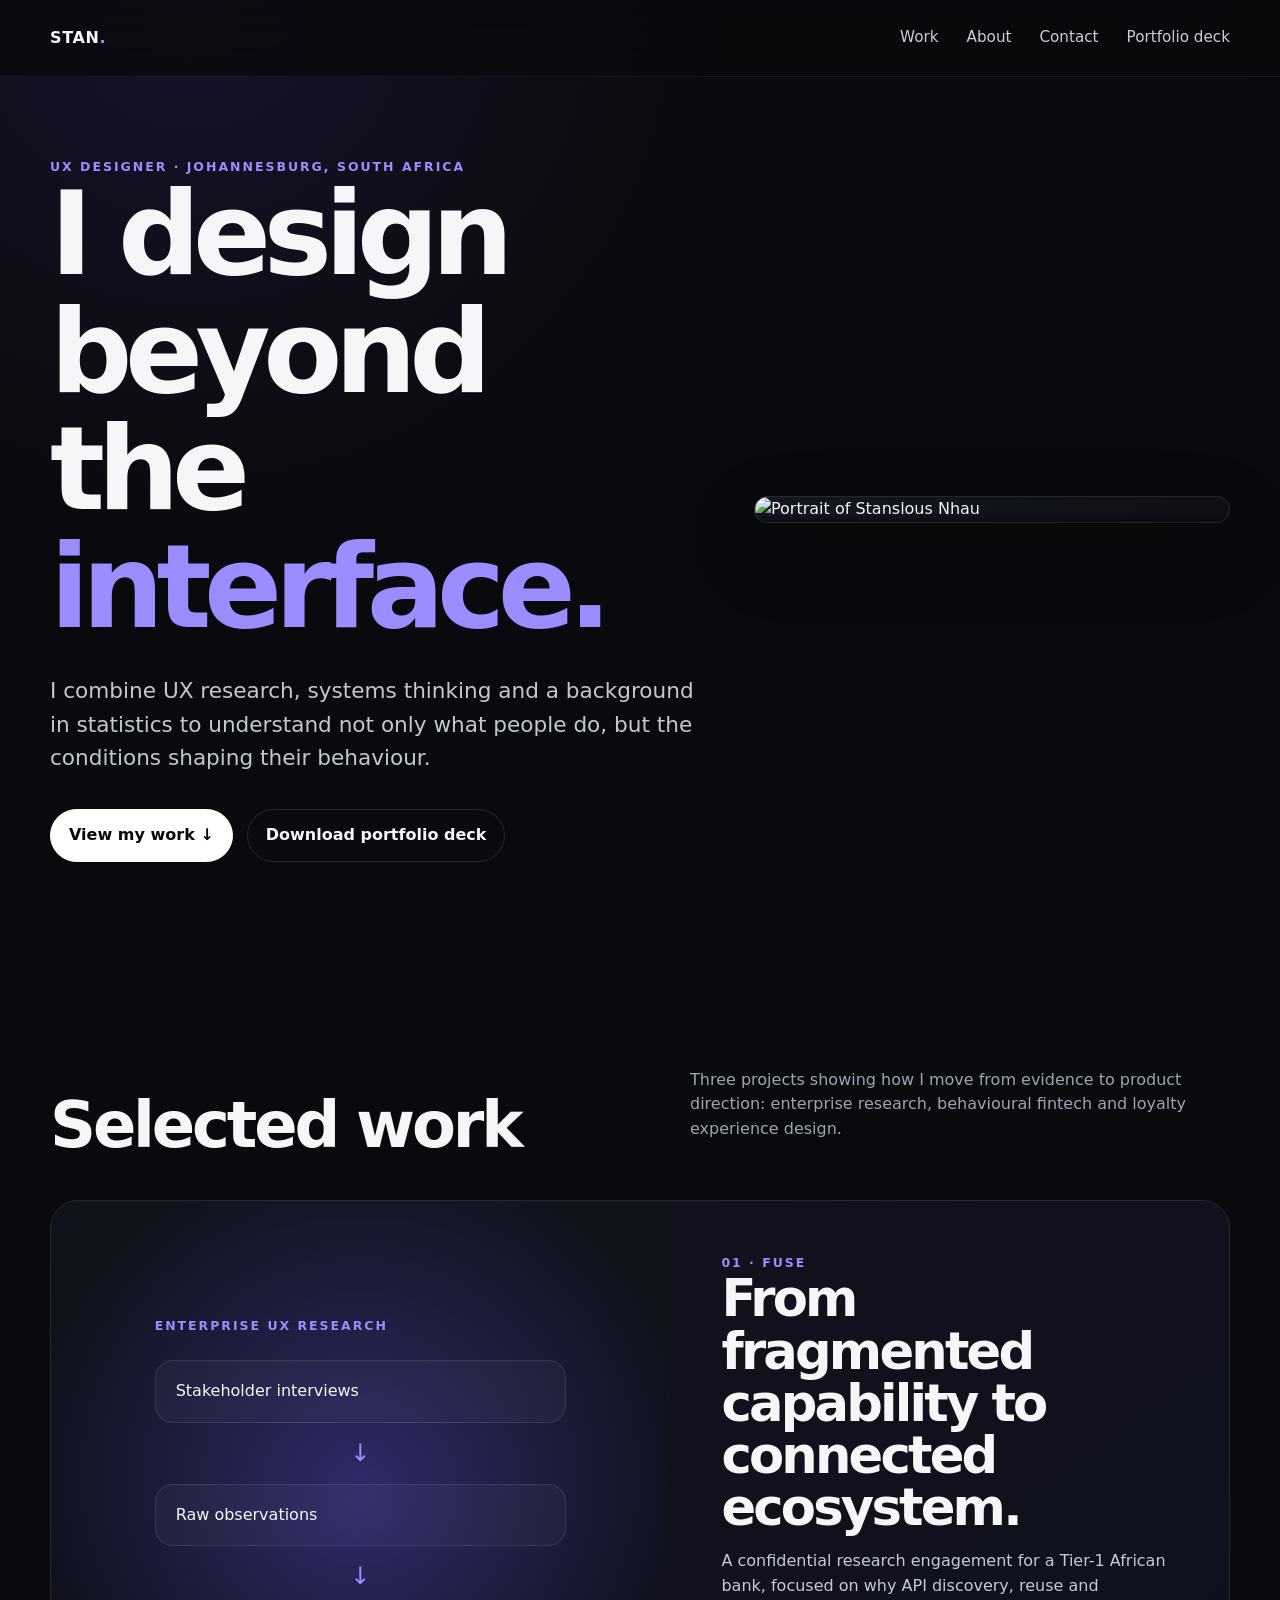
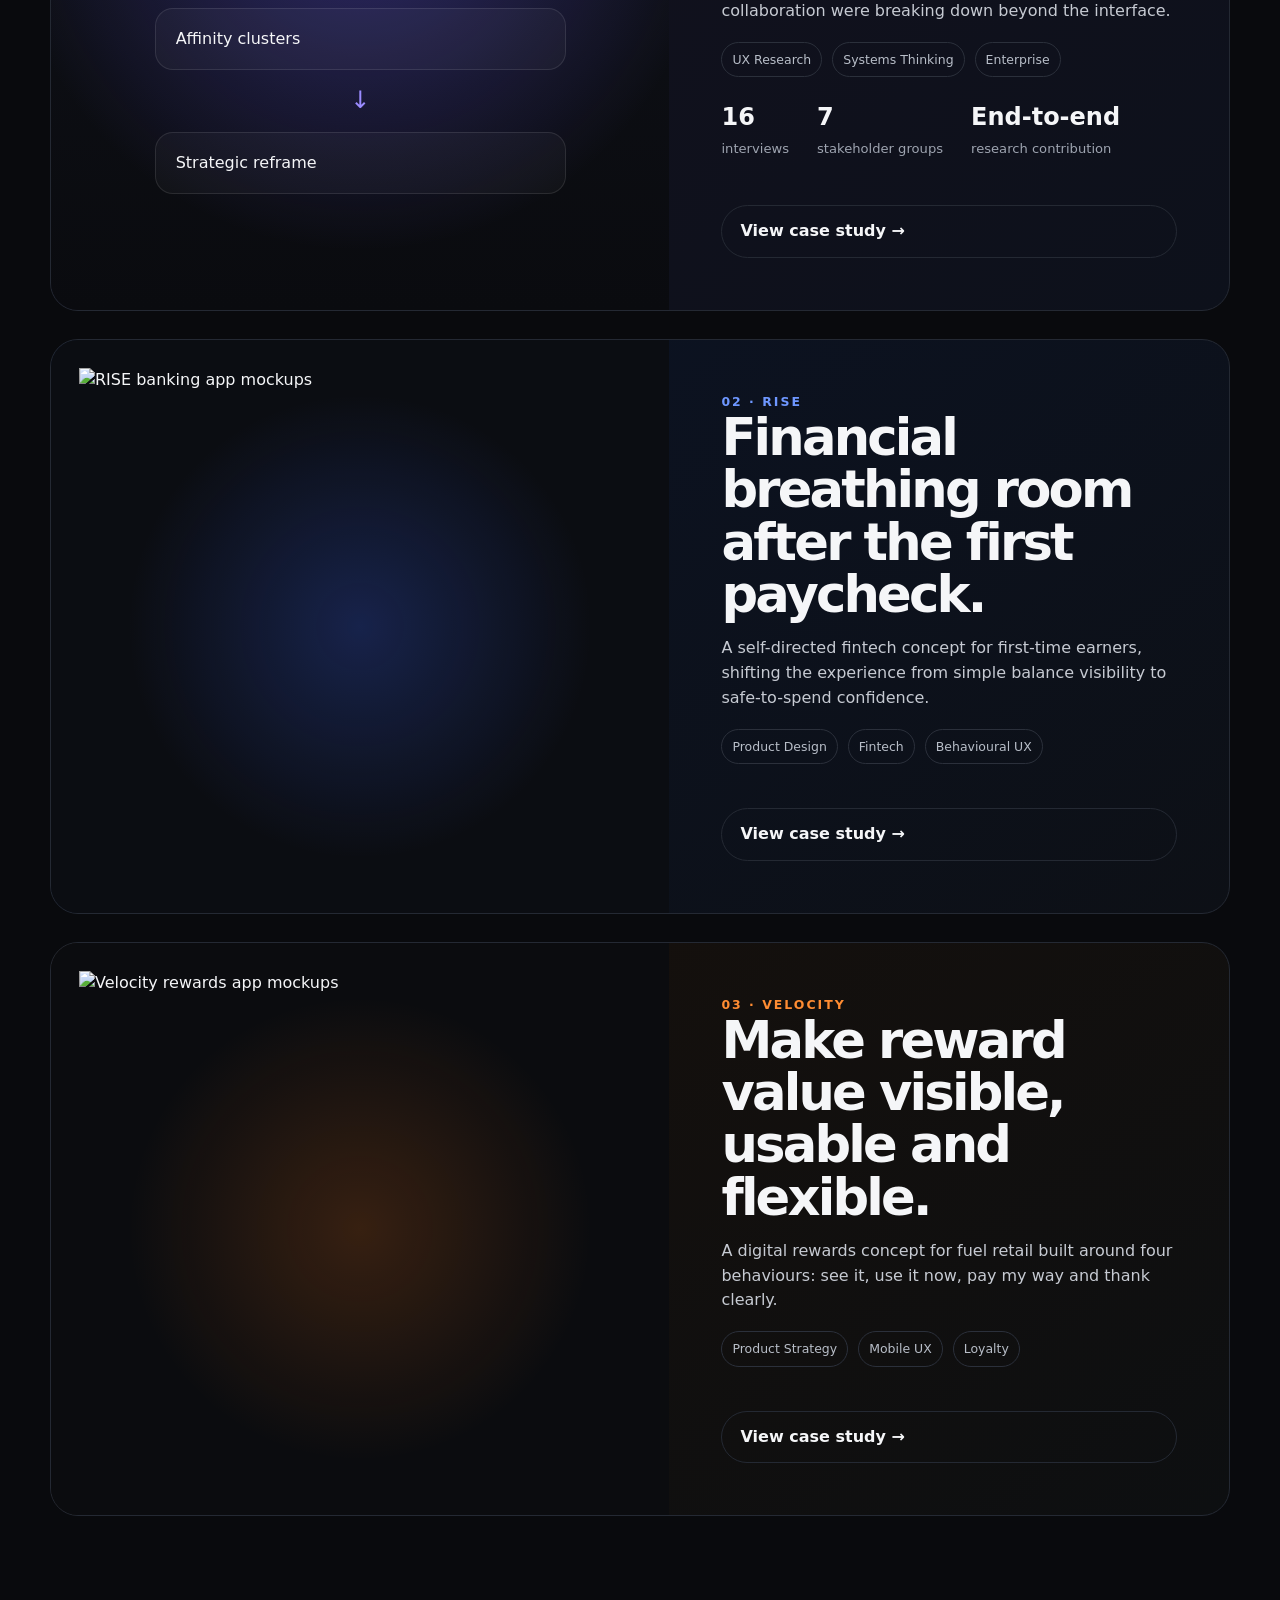
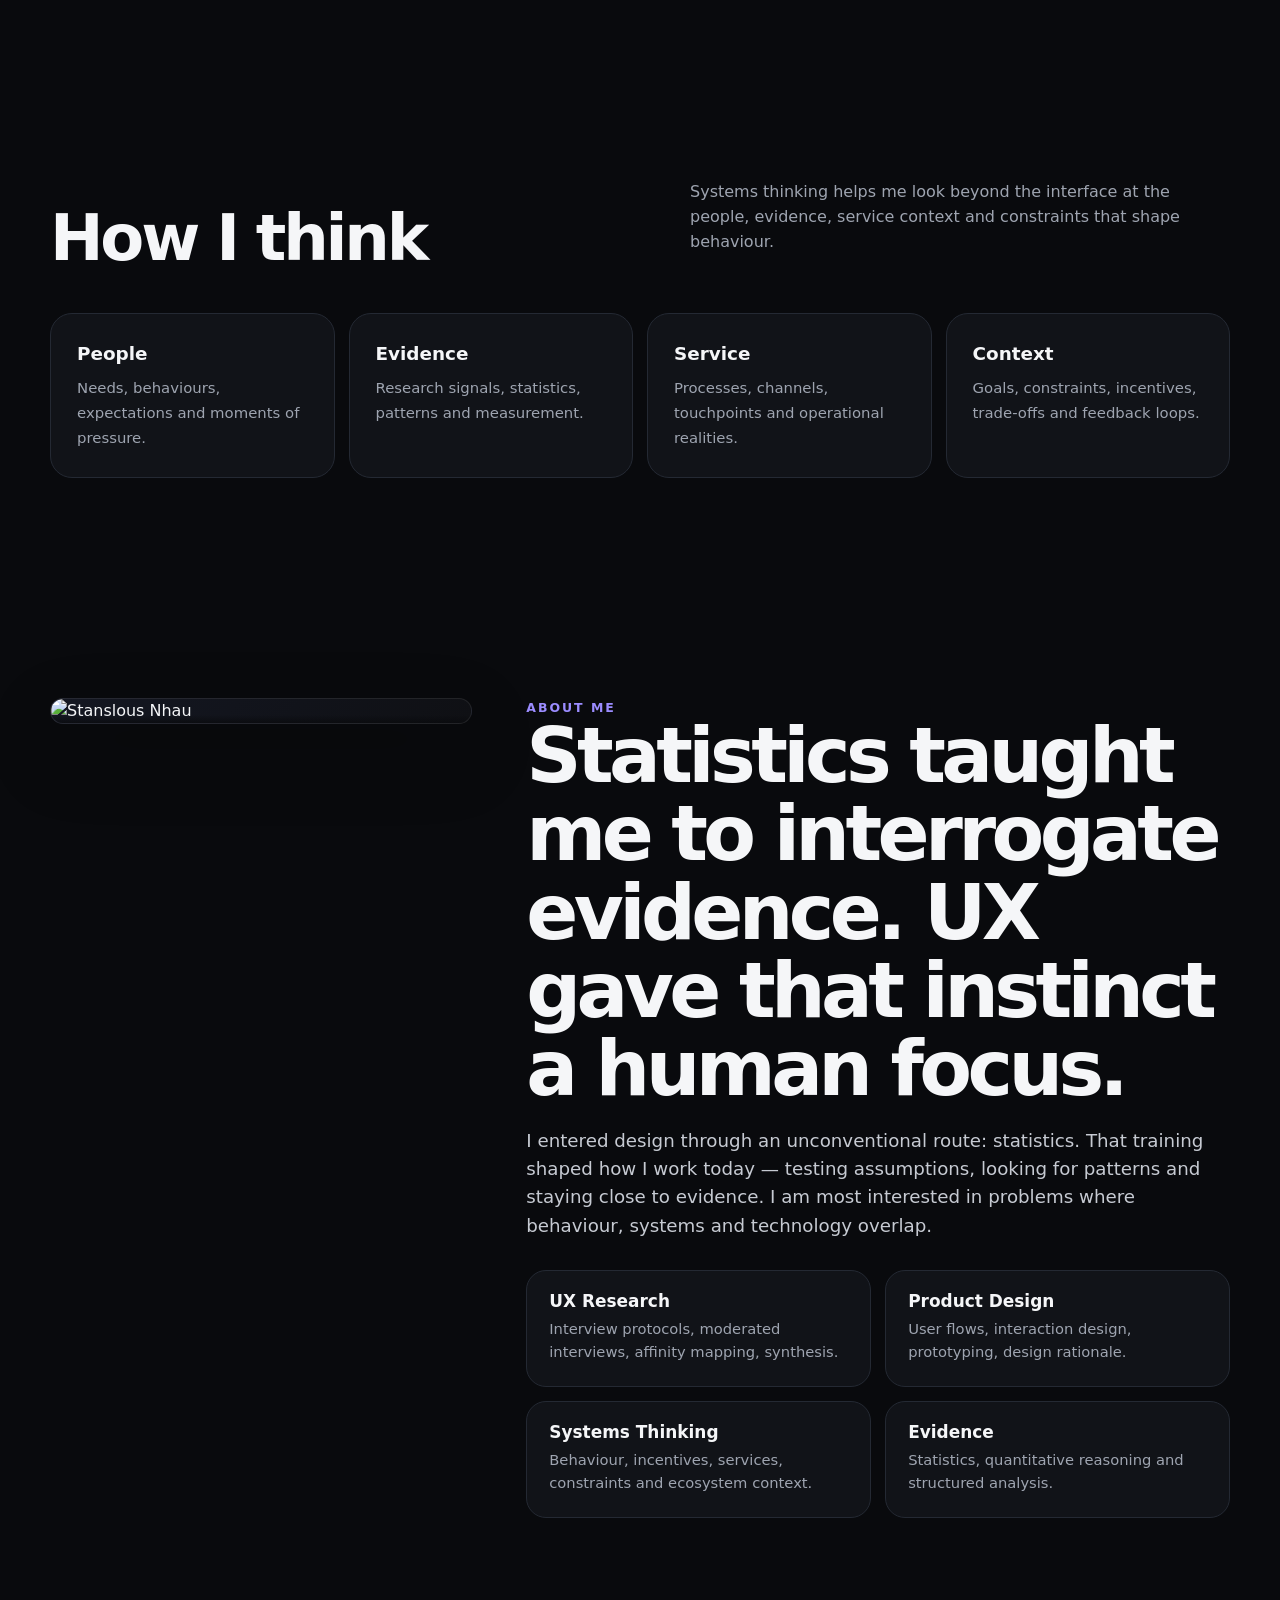
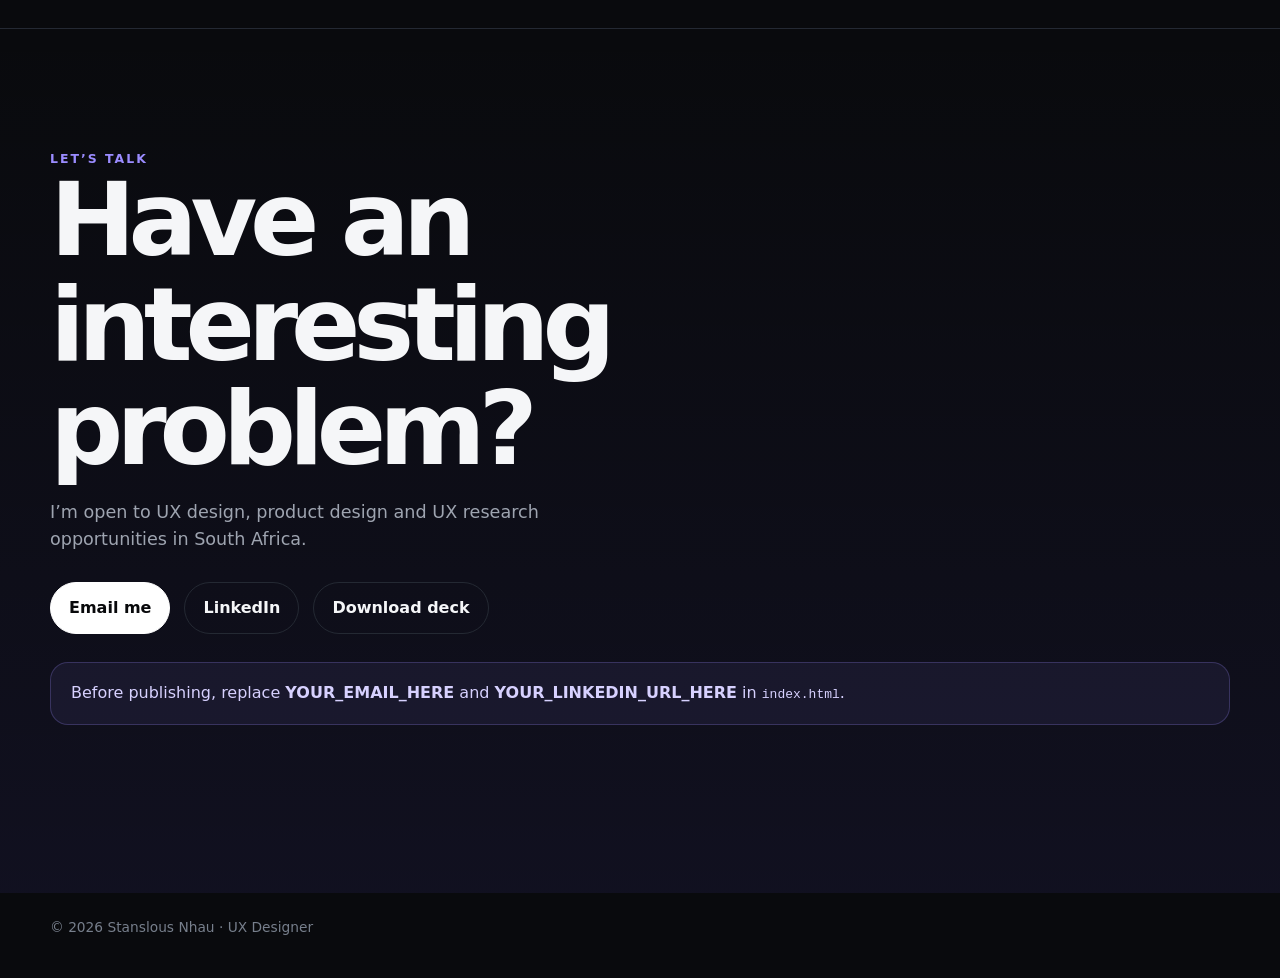
==== index.html @ bb6f722e "Add files via upload" ====
<!doctype html>
<html lang="en">
<head>
<meta charset="utf-8">
<meta name="viewport" content="width=device-width,initial-scale=1">
<meta name="description" content="Stanslous Nhau — UX Designer, researcher and systems thinker based in Johannesburg, South Africa.">
<title>Stanslous Nhau — UX Designer</title>
<link rel="stylesheet" href="styles.css">
</head>
<body>

<header class="nav">
  <div class="wrap nav-inner">
    <a class="brand" href="index.html">STAN<span>.</span></a>
    <nav class="nav-links" aria-label="Primary">
      <a href="index.html#work">Work</a>
      <a href="index.html#about">About</a>
      <a href="index.html#contact">Contact</a>
      <a href="assets/Stanslous_Nhau_UX_Portfolio.pptx">Portfolio deck</a>
    </nav>
    <button class="menu-btn" aria-label="Open navigation">☰</button>
  </div>
</header>

<main>
<section class="wrap hero">
  <div>
    <div class="eyebrow">UX Designer · Johannesburg, South Africa</div>
    <h1>I design beyond the <span class="accent">interface.</span></h1>
    <p>I combine UX research, systems thinking and a background in statistics to understand not only what people do, but the conditions shaping their behaviour.</p>
    <div class="cta-row">
      <a class="btn primary" href="#work">View my work ↓</a>
      <a class="btn" href="assets/Stanslous_Nhau_UX_Portfolio.pptx">Download portfolio deck</a>
    </div>
  </div>
  <div class="portrait-shell">
    <img src="assets/stan-portrait.png" alt="Portrait of Stanslous Nhau">
  </div>
</section>

<section class="section" id="work">
  <div class="wrap">
    <div class="section-head">
      <h2>Selected work</h2>
      <p>Three projects showing how I move from evidence to product direction: enterprise research, behavioural fintech and loyalty experience design.</p>
    </div>

    <article class="project-card fuse">
      <div class="project-media">
        <div class="fuse-visual">
          <div class="eyebrow">Enterprise UX Research</div>
          <div class="chain" style="margin-top:24px">
            <div>Stakeholder interviews</div><div class="arrow">↓</div>
            <div>Raw observations</div><div class="arrow">↓</div>
            <div>Affinity clusters</div><div class="arrow">↓</div>
            <div>Strategic reframe</div>
          </div>
        </div>
      </div>
      <div class="project-copy">
        <div>
          <div class="eyebrow">01 · FUSE</div>
          <h3>From fragmented capability to connected ecosystem.</h3>
          <p>A confidential research engagement for a Tier-1 African bank, focused on why API discovery, reuse and collaboration were breaking down beyond the interface.</p>
          <div class="meta"><span class="tag">UX Research</span><span class="tag">Systems Thinking</span><span class="tag">Enterprise</span></div>
          <div class="kpis"><div class="kpi"><strong>16</strong><span>interviews</span></div><div class="kpi"><strong>7</strong><span>stakeholder groups</span></div><div class="kpi"><strong>End-to-end</strong><span>research contribution</span></div></div>
        </div>
        <a class="btn" href="fuse.html">View case study →</a>
      </div>
    </article>

    <article class="project-card rise">
      <div class="project-media contain"><img src="assets/rise-hero.png" alt="RISE banking app mockups"></div>
      <div class="project-copy">
        <div>
          <div class="eyebrow" style="color:#6e97ff">02 · RISE</div>
          <h3>Financial breathing room after the first paycheck.</h3>
          <p>A self-directed fintech concept for first-time earners, shifting the experience from simple balance visibility to safe-to-spend confidence.</p>
          <div class="meta"><span class="tag">Product Design</span><span class="tag">Fintech</span><span class="tag">Behavioural UX</span></div>
        </div>
        <a class="btn" href="rise.html">View case study →</a>
      </div>
    </article>

    <article class="project-card velocity">
      <div class="project-media contain"><img src="assets/velocity-hero.png" alt="Velocity rewards app mockups"></div>
      <div class="project-copy">
        <div>
          <div class="eyebrow" style="color:#ff8c32">03 · Velocity</div>
          <h3>Make reward value visible, usable and flexible.</h3>
          <p>A digital rewards concept for fuel retail built around four behaviours: see it, use it now, pay my way and thank clearly.</p>
          <div class="meta"><span class="tag">Product Strategy</span><span class="tag">Mobile UX</span><span class="tag">Loyalty</span></div>
        </div>
        <a class="btn" href="velocity.html">View case study →</a>
      </div>
    </article>
  </div>
</section>

<section class="section">
  <div class="wrap">
    <div class="section-head">
      <h2>How I think</h2>
      <p>Systems thinking helps me look beyond the interface at the people, evidence, service context and constraints that shape behaviour.</p>
    </div>
    <div class="thinking-grid">
      <div class="think-card"><strong>People</strong><span>Needs, behaviours, expectations and moments of pressure.</span></div>
      <div class="think-card"><strong>Evidence</strong><span>Research signals, statistics, patterns and measurement.</span></div>
      <div class="think-card"><strong>Service</strong><span>Processes, channels, touchpoints and operational realities.</span></div>
      <div class="think-card"><strong>Context</strong><span>Goals, constraints, incentives, trade-offs and feedback loops.</span></div>
    </div>
  </div>
</section>

<section class="section" id="about">
  <div class="wrap about-grid">
    <div class="portrait-shell"><img src="assets/stan-portrait.png" alt="Stanslous Nhau"></div>
    <div class="about-copy">
      <div class="eyebrow">About me</div>
      <h2>Statistics taught me to interrogate evidence. UX gave that instinct a human focus.</h2>
      <p>I entered design through an unconventional route: statistics. That training shaped how I work today — testing assumptions, looking for patterns and staying close to evidence. I am most interested in problems where behaviour, systems and technology overlap.</p>
      <div class="skills">
        <div class="skill"><h3>UX Research</h3><p>Interview protocols, moderated interviews, affinity mapping, synthesis.</p></div>
        <div class="skill"><h3>Product Design</h3><p>User flows, interaction design, prototyping, design rationale.</p></div>
        <div class="skill"><h3>Systems Thinking</h3><p>Behaviour, incentives, services, constraints and ecosystem context.</p></div>
        <div class="skill"><h3>Evidence</h3><p>Statistics, quantitative reasoning and structured analysis.</p></div>
      </div>
    </div>
  </div>
</section>

<section class="contact" id="contact">
  <div class="wrap">
    <div class="eyebrow">Let’s talk</div>
    <h2>Have an interesting problem?</h2>
    <p>I’m open to UX design, product design and UX research opportunities in South Africa.</p>
    <div class="cta-row" style="margin-top:28px">
      <a class="btn primary" href="mailto:YOUR_EMAIL_HERE">Email me</a>
      <a class="btn" href="YOUR_LINKEDIN_URL_HERE">LinkedIn</a>
      <a class="btn" href="assets/Stanslous_Nhau_UX_Portfolio.pptx">Download deck</a>
    </div>
    <div class="notice">Before publishing, replace <strong>YOUR_EMAIL_HERE</strong> and <strong>YOUR_LINKEDIN_URL_HERE</strong> in <code>index.html</code>.</div>
  </div>
</section>
</main>

<footer class="footer">
  <div class="wrap">© <span data-year></span> Stanslous Nhau · UX Designer</div>
</footer>
<script src="script.js"></script>

</body>
</html>
---- styles.css ----
:root{
  --bg:#090a0d;
  --surface:#111318;
  --surface-2:#171a21;
  --text:#f5f6f8;
  --muted:#9ea4b0;
  --line:#242933;
  --violet:#9b8cff;
  --blue:#4f7cff;
  --sky:#eaf2ff;
  --orange:#ff7a1a;
  --lime:#c8ff1a;
  --green:#24d47b;
  --max:1180px;
  --radius:28px;
  --shadow:0 28px 70px rgba(0,0,0,.28);
}
*{box-sizing:border-box}
html{scroll-behavior:smooth}
body{
  margin:0;
  font-family:Inter,ui-sans-serif,system-ui,-apple-system,BlinkMacSystemFont,"Segoe UI",sans-serif;
  color:var(--text);
  background:
    radial-gradient(circle at 15% 0%, rgba(112,86,255,.12), transparent 34rem),
    var(--bg);
  line-height:1.55;
}
img{max-width:100%;display:block}
a{color:inherit;text-decoration:none}
button,a{outline-offset:4px}
.wrap{width:min(calc(100% - 40px),var(--max));margin:auto}
.nav{
  position:sticky;top:0;z-index:20;
  background:rgba(9,10,13,.78);backdrop-filter:blur(16px);
  border-bottom:1px solid rgba(255,255,255,.06)
}
.nav-inner{height:76px;display:flex;align-items:center;justify-content:space-between;gap:24px}
.brand{font-weight:800;letter-spacing:.04em}
.brand span{color:var(--violet)}
.nav-links{display:flex;gap:28px;color:#c9cdd5;font-size:.95rem}
.nav-links a:hover{color:white}
.menu-btn{display:none;background:none;border:0;color:white;font-size:1.5rem}
.hero{
  min-height:calc(100vh - 76px);
  display:grid;grid-template-columns:1.15fr .85fr;gap:60px;align-items:center;
  padding:80px 0
}
.eyebrow{
  font-size:.78rem;letter-spacing:.16em;text-transform:uppercase;
  color:var(--violet);font-weight:800
}
h1,h2,h3{line-height:1.02;margin:0}
.hero h1{font-size:clamp(4rem,9vw,8.2rem);letter-spacing:-.065em;max-width:760px}
.hero h1 .accent{color:var(--violet)}
.hero p{max-width:650px;font-size:clamp(1.05rem,1.7vw,1.35rem);color:#c3c7d0;margin:28px 0 34px}
.cta-row{display:flex;gap:14px;flex-wrap:wrap}
.btn{
  display:inline-flex;align-items:center;gap:10px;padding:13px 18px;border-radius:999px;
  border:1px solid var(--line);font-weight:700;transition:.2s ease
}
.btn.primary{background:white;color:#08090b;border-color:white}
.btn:hover{transform:translateY(-2px)}
.portrait-shell{
  border-radius:40px;overflow:hidden;position:relative;
  background:linear-gradient(135deg,#141722,#0f1014);
  border:1px solid rgba(255,255,255,.08);box-shadow:var(--shadow)
}
.portrait-shell:after{
  content:"";position:absolute;inset:auto 0 0;height:36%;
  background:linear-gradient(transparent,rgba(9,10,13,.75))
}
.section{padding:110px 0}
.section-head{display:flex;align-items:end;justify-content:space-between;gap:24px;margin-bottom:42px}
.section-head h2{font-size:clamp(2.4rem,5vw,5rem);letter-spacing:-.05em}
.section-head p{max-width:540px;color:var(--muted)}
.project-card{
  border-radius:var(--radius);overflow:hidden;border:1px solid var(--line);
  background:var(--surface);margin:0 0 28px;display:grid;grid-template-columns:1.05fr .95fr;
  min-height:480px
}
.project-media{position:relative;min-height:420px;display:grid;place-items:center;overflow:hidden}
.project-media img{width:100%;height:100%;object-fit:cover}
.project-media.contain img{object-fit:contain;padding:28px}
.project-copy{padding:52px;display:flex;flex-direction:column;justify-content:space-between;gap:44px}
.project-copy h3{font-size:clamp(2.2rem,4vw,4.8rem);letter-spacing:-.055em}
.project-copy p{color:#c6cad2;max-width:560px}
.meta{display:flex;gap:10px;flex-wrap:wrap;margin-top:18px}
.tag{font-size:.78rem;padding:7px 10px;border:1px solid #2b303b;border-radius:999px;color:#b8bec8}
.kpis{display:flex;gap:28px;flex-wrap:wrap;margin-top:22px}
.kpi strong{display:block;font-size:1.5rem}
.kpi span{font-size:.82rem;color:var(--muted)}
.fuse{background:linear-gradient(145deg,#14111f,#0d111b)}
.fuse .project-media{background:
  radial-gradient(circle at 50% 42%,rgba(106,91,255,.36),transparent 22rem),
  linear-gradient(180deg,#10131b,#0a0b0f)}
.fuse-visual{width:82%;padding:48px}
.chain{display:grid;gap:12px}
.chain div{padding:18px 20px;border-radius:18px;border:1px solid rgba(255,255,255,.1);background:rgba(255,255,255,.03)}
.chain .arrow{text-align:center;border:0;background:none;color:var(--violet);font-size:1.5rem;padding:0}
.velocity{background:linear-gradient(145deg,#17100b,#0d0f11)}
.velocity .project-media{background:radial-gradient(circle at center,rgba(255,122,26,.18),transparent 55%),#0b0c0f}
.rise{background:linear-gradient(145deg,#0b1325,#0d1016)}
.rise .project-media{background:radial-gradient(circle at center,rgba(61,103,255,.24),transparent 55%),#0b0d12}
.thinking-grid{display:grid;grid-template-columns:repeat(4,1fr);gap:14px}
.think-card{padding:26px;border:1px solid var(--line);border-radius:22px;background:var(--surface)}
.think-card strong{display:block;font-size:1.15rem;margin-bottom:8px}
.think-card span{color:var(--muted);font-size:.93rem}
.about-grid{display:grid;grid-template-columns:.75fr 1.25fr;gap:54px;align-items:start}
.about-copy h2{font-size:clamp(2.8rem,6vw,6rem);letter-spacing:-.06em}
.about-copy p{font-size:1.14rem;color:#c6cad2}
.skills{display:grid;grid-template-columns:1fr 1fr;gap:14px;margin-top:30px}
.skill{padding:22px;border-radius:20px;border:1px solid var(--line);background:var(--surface)}
.skill h3{font-size:1.06rem;margin-bottom:8px}
.skill p{font-size:.92rem;color:var(--muted);margin:0}
.contact{
  padding:120px 0 140px;border-top:1px solid var(--line);
  background:linear-gradient(180deg,transparent,rgba(109,91,255,.08))
}
.contact h2{font-size:clamp(3.2rem,8vw,8rem);letter-spacing:-.07em;max-width:900px}
.contact p{color:var(--muted);max-width:600px;font-size:1.1rem}
.footer{padding:24px 0 40px;color:#777f8c;font-size:.86rem}
.page-hero{padding:105px 0 70px}
.page-hero h1{font-size:clamp(4rem,9vw,8.4rem);letter-spacing:-.07em;max-width:980px}
.page-hero p{font-size:1.25rem;color:#c5cad3;max-width:760px}
.project-details{display:flex;gap:32px;flex-wrap:wrap;margin-top:30px}
.detail{min-width:150px}
.detail span{display:block;color:var(--muted);font-size:.82rem}
.detail strong{font-size:.96rem}
.case-hero-image{
  border:1px solid var(--line);border-radius:32px;overflow:hidden;background:#0f1116;
  min-height:540px;display:grid;place-items:center
}
.case-hero-image img{width:100%;height:100%;object-fit:cover}
.case-hero-image.contain img{object-fit:contain;padding:34px;max-height:720px}
.case-section{padding:90px 0}
.case-grid{display:grid;grid-template-columns:.68fr 1.32fr;gap:70px}
.case-label{font-size:.8rem;letter-spacing:.14em;text-transform:uppercase;color:var(--muted);font-weight:800}
.case-body h2{font-size:clamp(2.4rem,5vw,5rem);letter-spacing:-.05em;margin-bottom:22px}
.case-body p{font-size:1.08rem;color:#c7cbd4}
.quote{
  font-size:clamp(2.2rem,5vw,5rem);letter-spacing:-.045em;line-height:1.03;
  padding:26px 0
}
.artifact-row{display:grid;grid-template-columns:repeat(3,1fr);gap:16px;margin-top:34px}
.artifact{border:1px solid var(--line);background:var(--surface);border-radius:24px;padding:24px}
.artifact strong{display:block;margin-bottom:10px}
.artifact p{font-size:.92rem;color:var(--muted);margin:0}
.decision{
  border:1px solid var(--line);border-radius:28px;background:var(--surface);
  display:grid;grid-template-columns:1fr 1fr;overflow:hidden;margin-top:30px
}
.decision > div{padding:34px}
.decision > div+div{border-left:1px solid var(--line)}
.decision h3{font-size:1.45rem;margin-bottom:12px}
.decision p{color:var(--muted)}
.screen-grid{display:grid;grid-template-columns:repeat(3,1fr);gap:20px;align-items:start}
.screen-card{border:1px solid var(--line);border-radius:28px;background:#0e1015;padding:18px}
.screen-card img{border-radius:18px}
.next-project{padding:80px 0;border-top:1px solid var(--line)}
.next-project a{display:flex;justify-content:space-between;align-items:center;gap:20px;font-size:clamp(2rem,5vw,4.7rem);letter-spacing:-.05em}
.notice{
  margin:28px 0;padding:18px 20px;border-radius:18px;
  background:rgba(155,140,255,.08);border:1px solid rgba(155,140,255,.24);color:#d7d1ff
}
.mobile-only{display:none}
@media(max-width:900px){
  .hero,.project-card,.about-grid,.case-grid,.decision{grid-template-columns:1fr}
  .hero{padding:60px 0}
  .project-card{min-height:auto}
  .project-copy{padding:34px}
  .thinking-grid{grid-template-columns:1fr 1fr}
  .decision > div+div{border-left:0;border-top:1px solid var(--line)}
  .screen-grid{grid-template-columns:1fr}
  .artifact-row{grid-template-columns:1fr}
  .nav-links{display:none;position:absolute;left:20px;right:20px;top:70px;padding:20px;background:#101218;border:1px solid var(--line);border-radius:18px;flex-direction:column}
  .nav-links.open{display:flex}
  .menu-btn{display:block}
}
@media(max-width:560px){
  .wrap{width:min(calc(100% - 28px),var(--max))}
  .hero h1{font-size:3.6rem}
  .section,.case-section{padding:76px 0}
  .thinking-grid,.skills{grid-template-columns:1fr}
  .project-copy{padding:26px}
  .case-hero-image{min-height:360px}
}
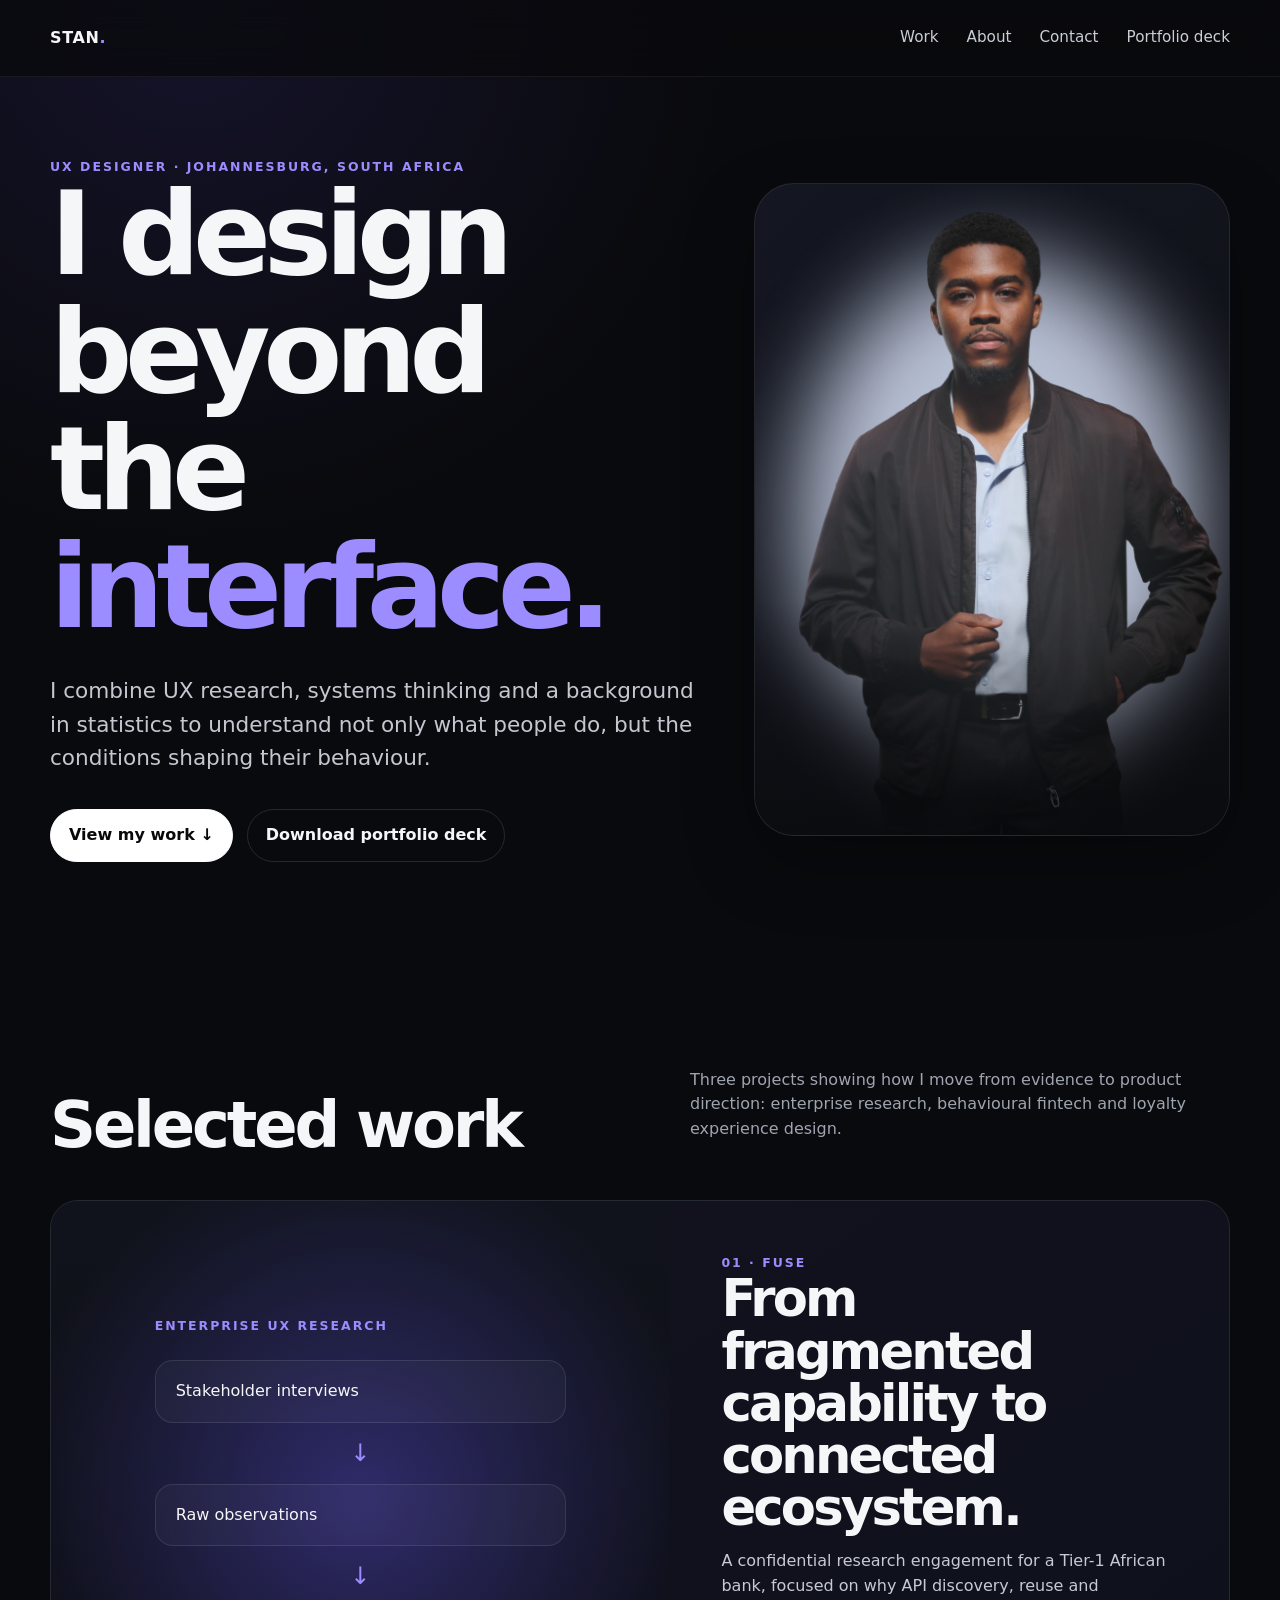
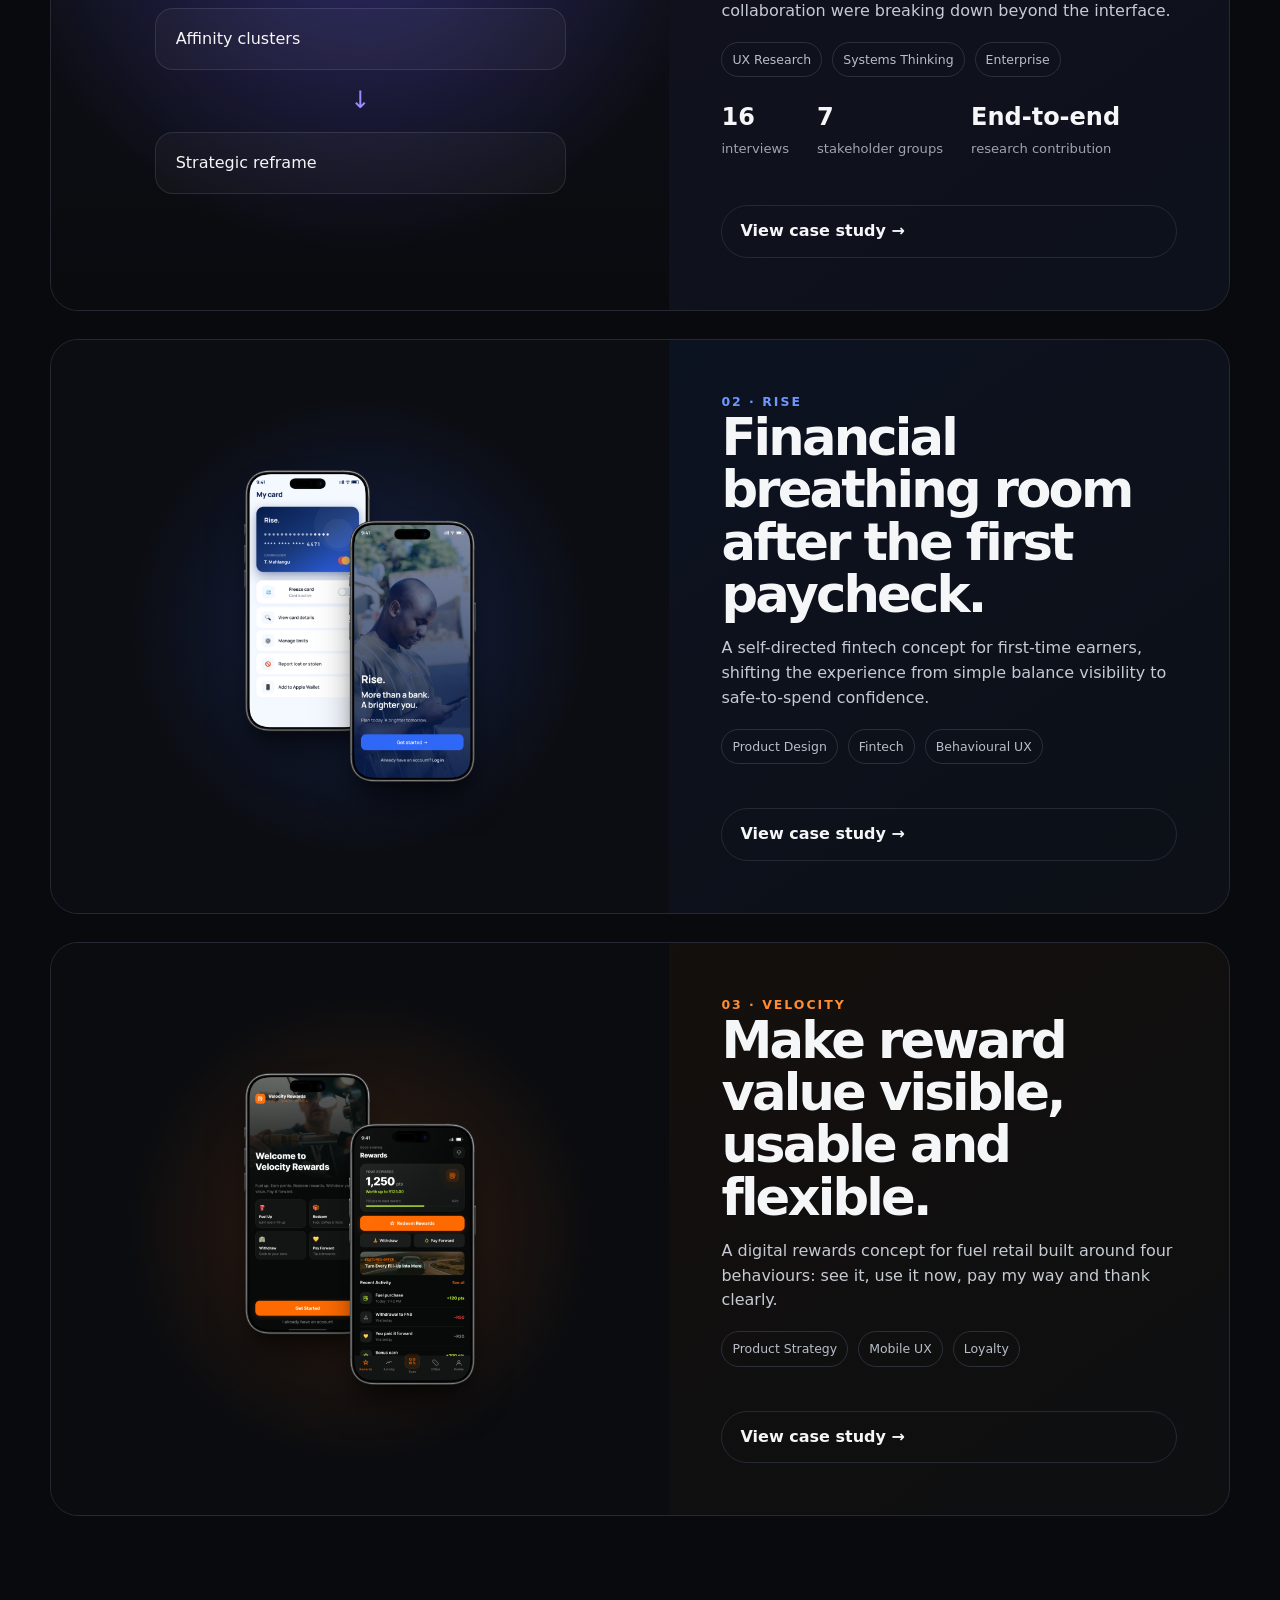
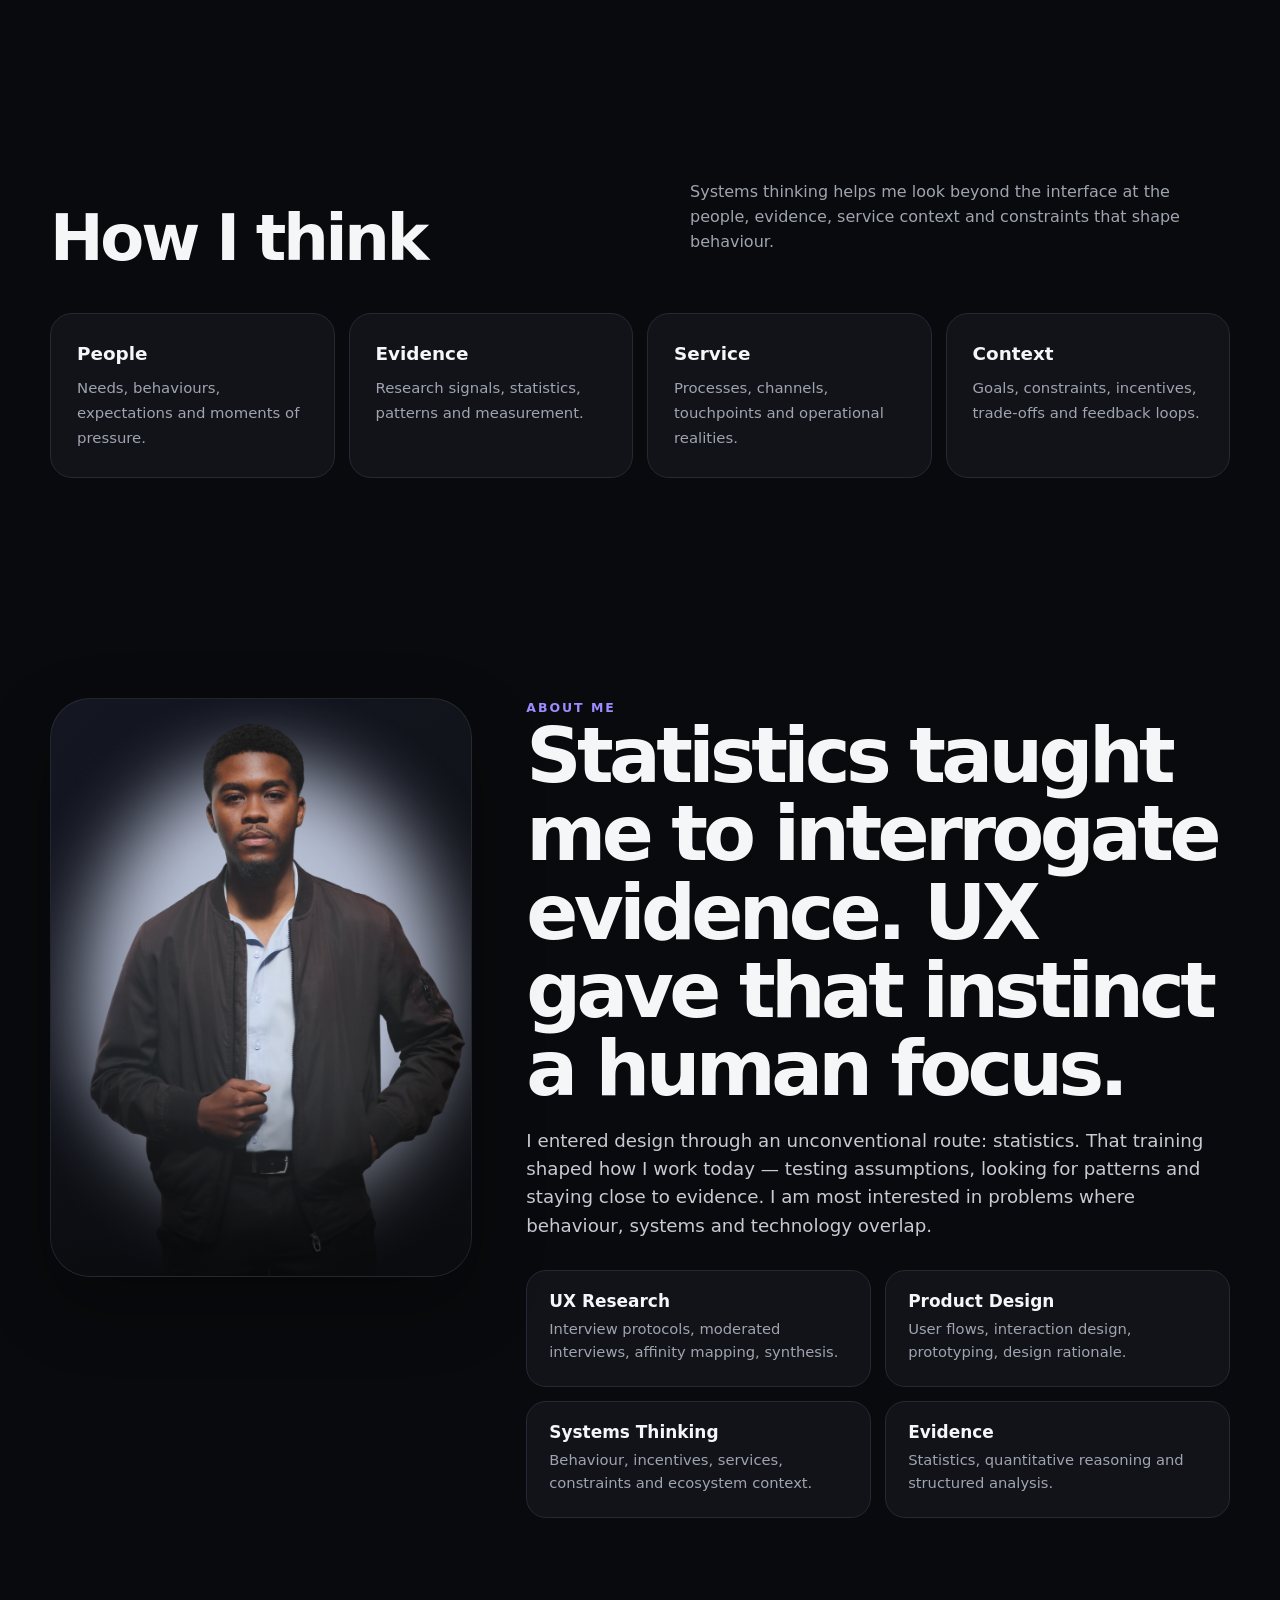
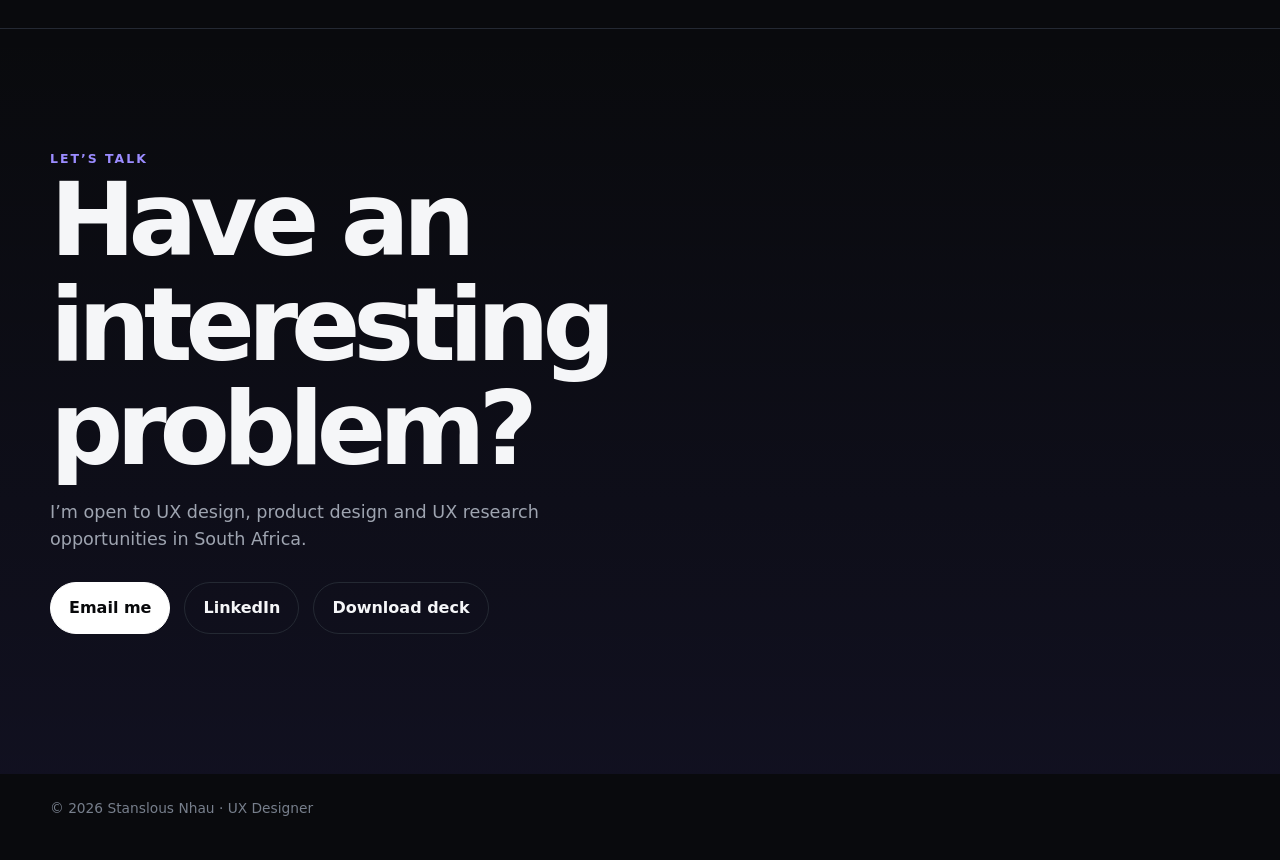
==== commit c329692a: "Update index.html" ====
--- a/index.html
+++ b/index.html
@@ -135,12 +135,11 @@
     <h2>Have an interesting problem?</h2>
     <p>I’m open to UX design, product design and UX research opportunities in South Africa.</p>
     <div class="cta-row" style="margin-top:28px">
-      <a class="btn primary" href="mailto:YOUR_EMAIL_HERE">Email me</a>
-      <a class="btn" href="YOUR_LINKEDIN_URL_HERE">LinkedIn</a>
+      <a class="btn primary" href="mailto:smnhau03@gmail.com">Email me</a>
+      <a class="btn" href="https://www.linkedin.com/in/stanslous-nhau-3b56a53a6/">LinkedIn</a>
       <a class="btn" href="assets/Stanslous_Nhau_UX_Portfolio.pptx">Download deck</a>
     </div>
-    <div class="notice">Before publishing, replace <strong>YOUR_EMAIL_HERE</strong> and <strong>YOUR_LINKEDIN_URL_HERE</strong> in <code>index.html</code>.</div>
-  </div>
+
 </section>
 </main>
 
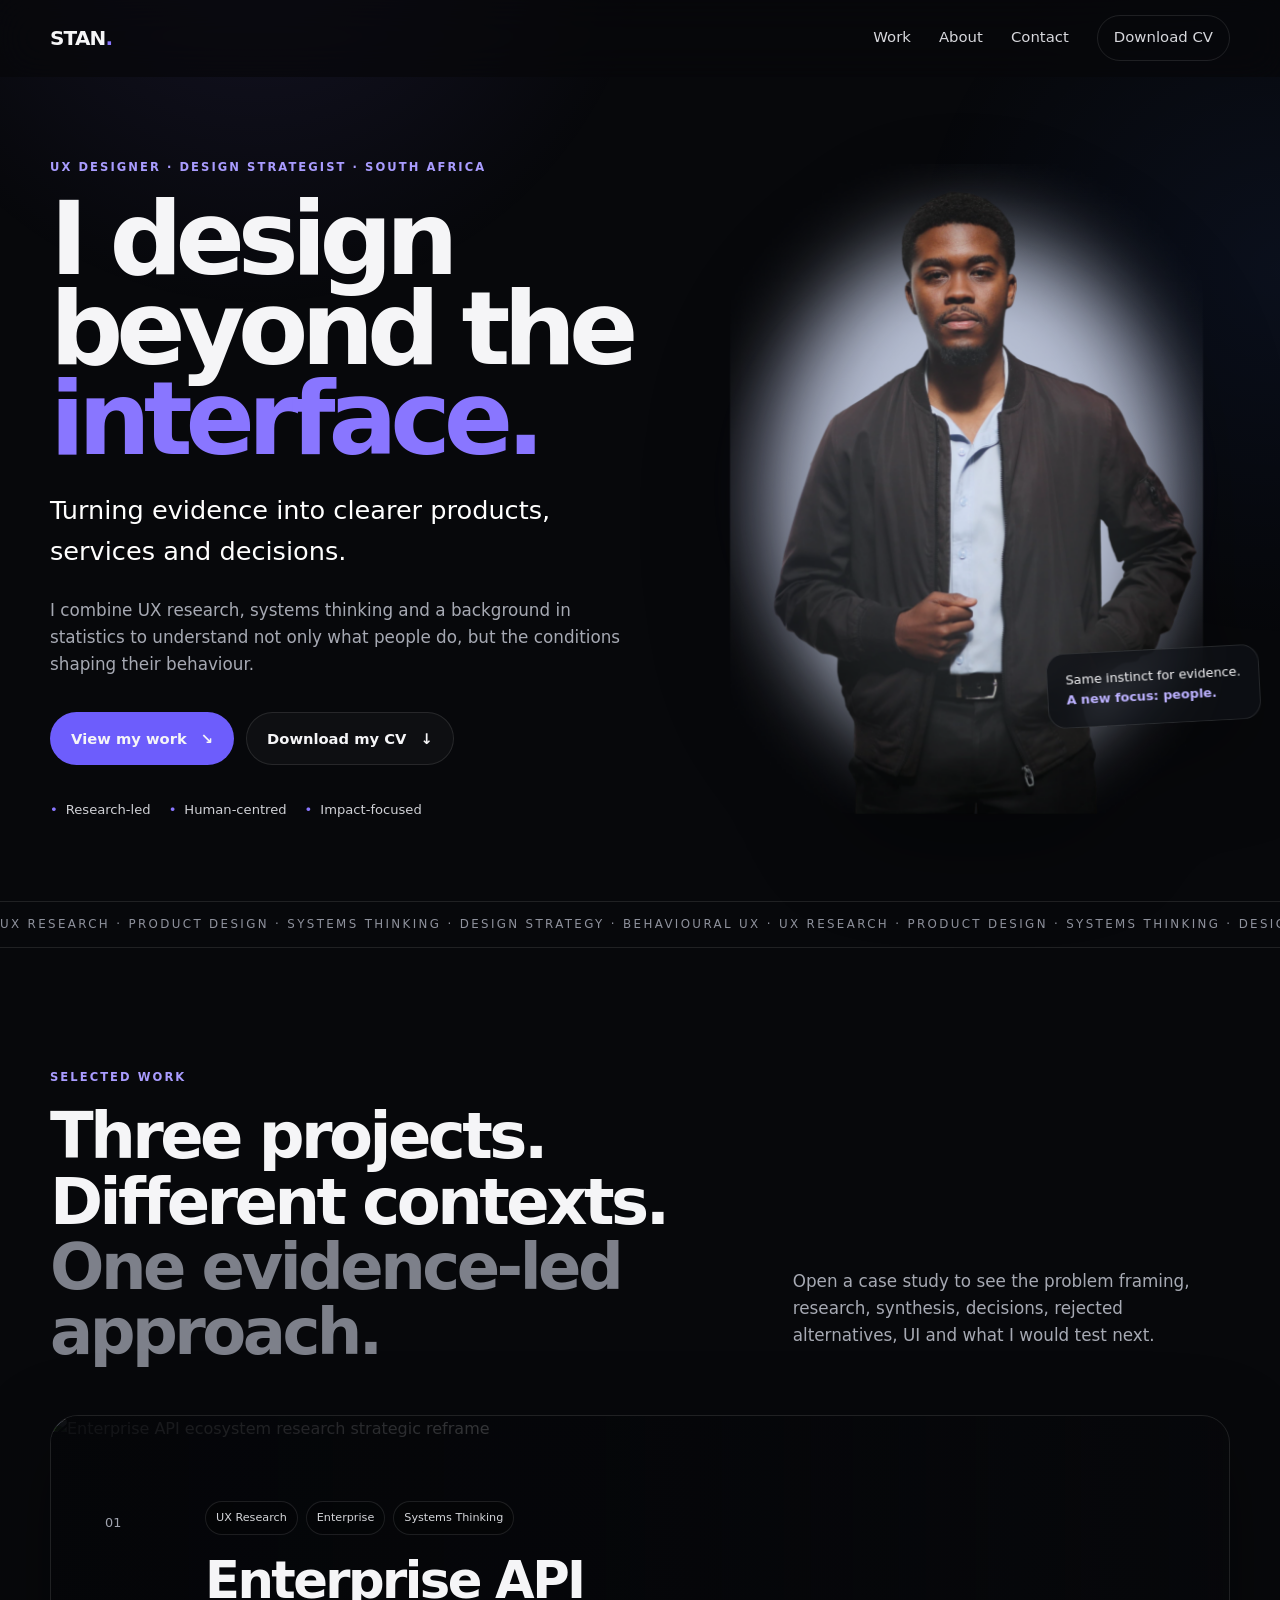
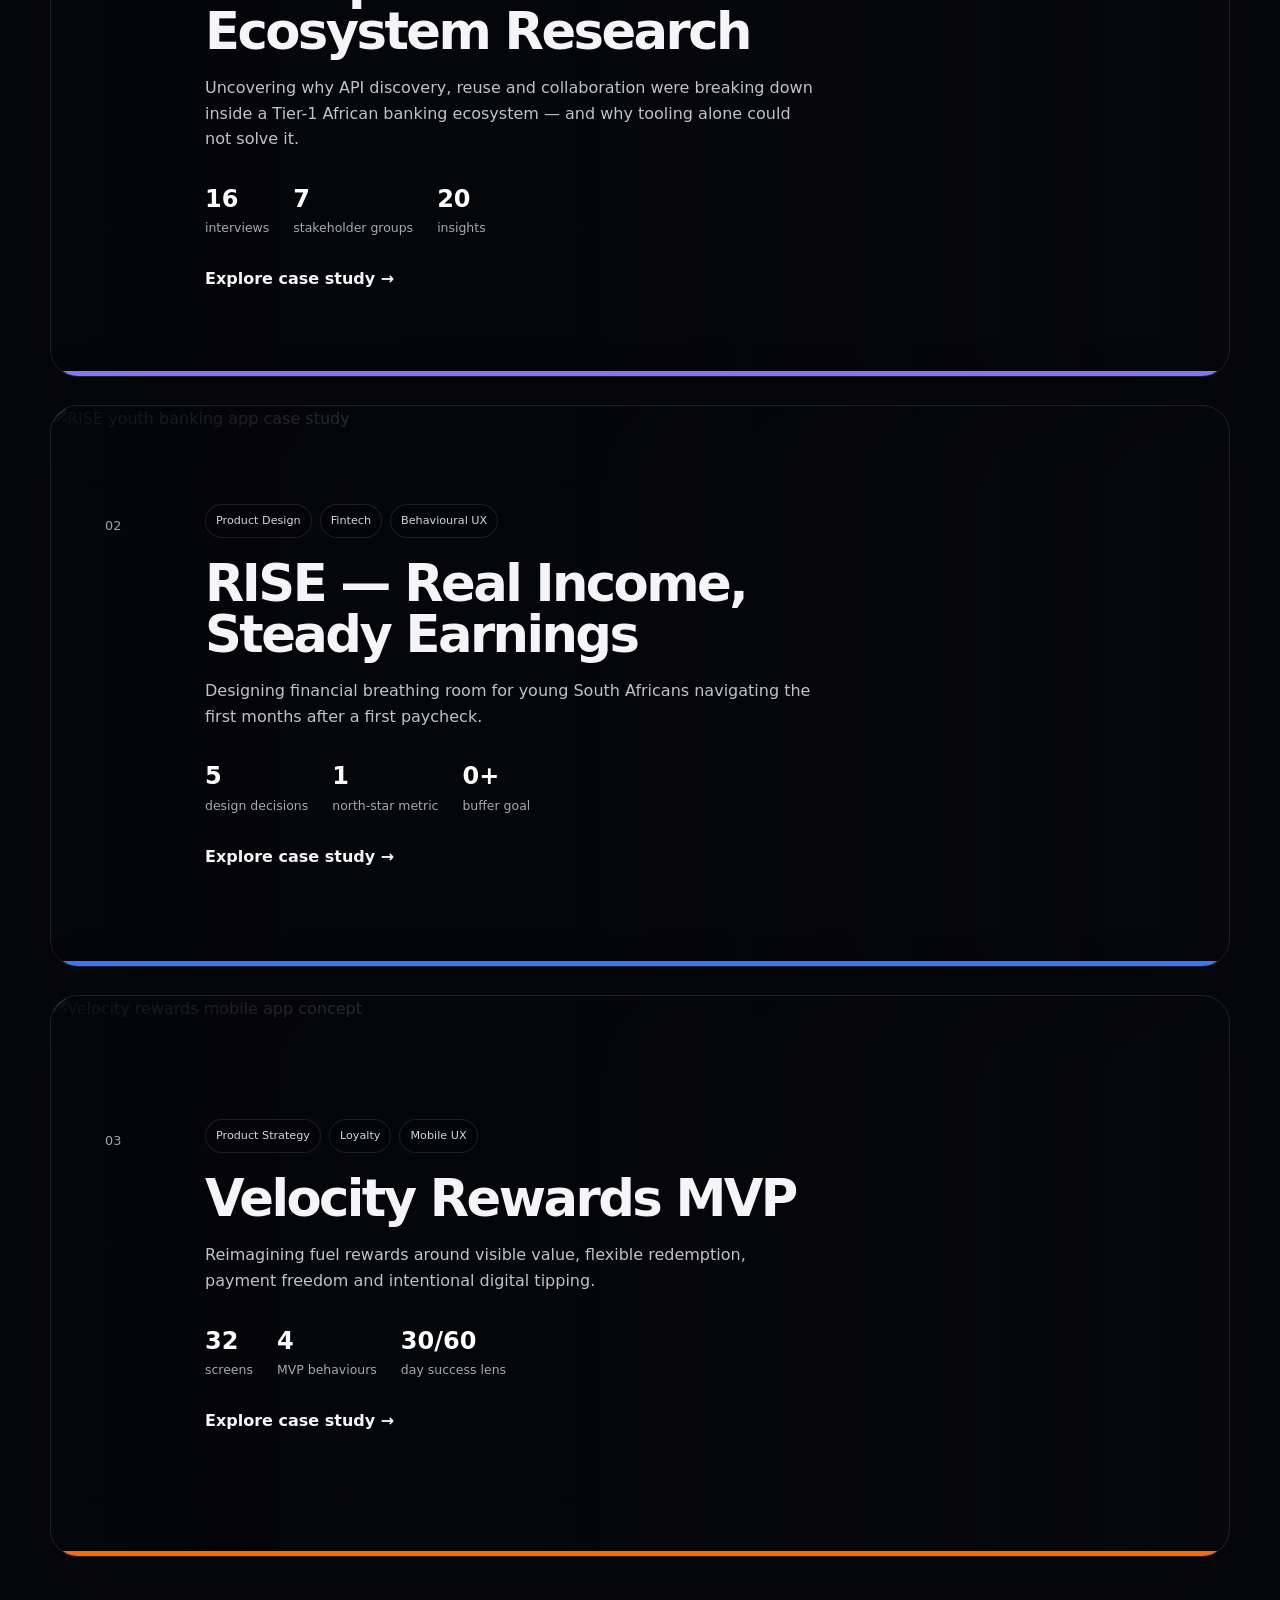
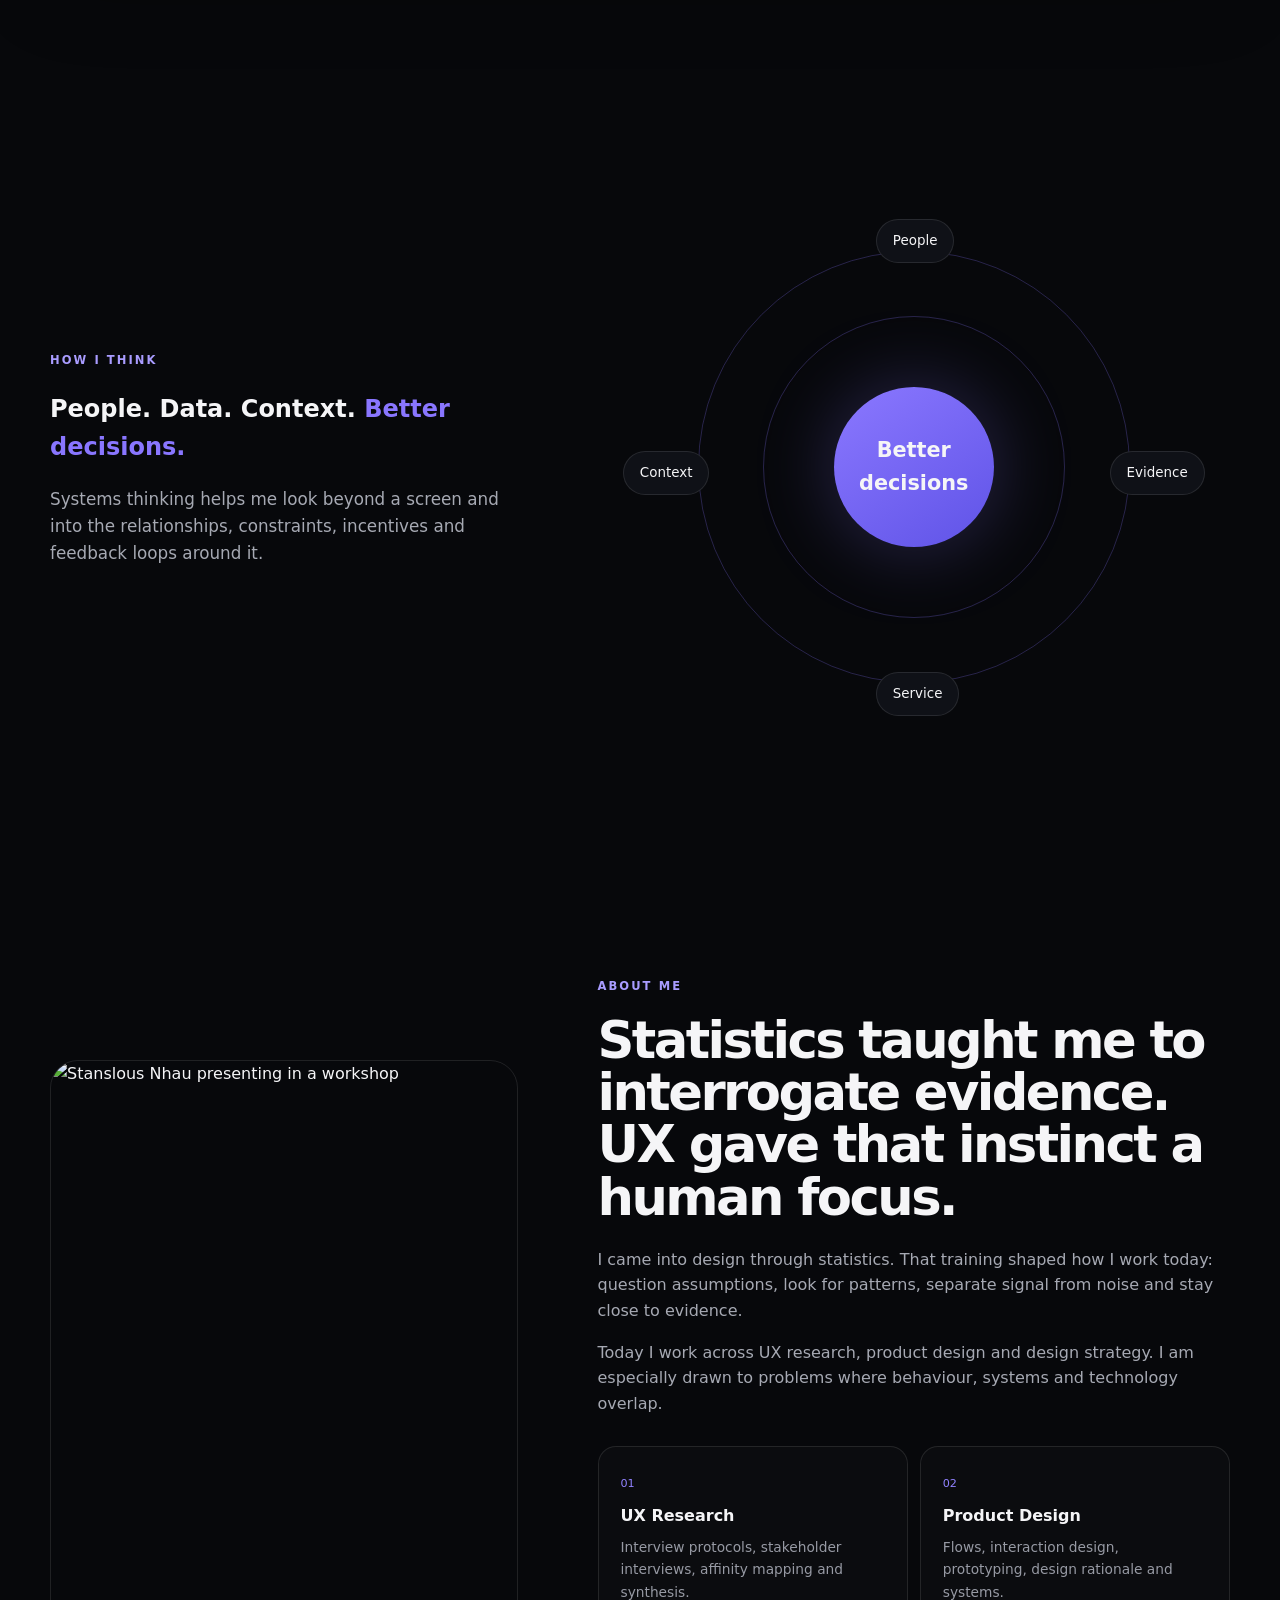
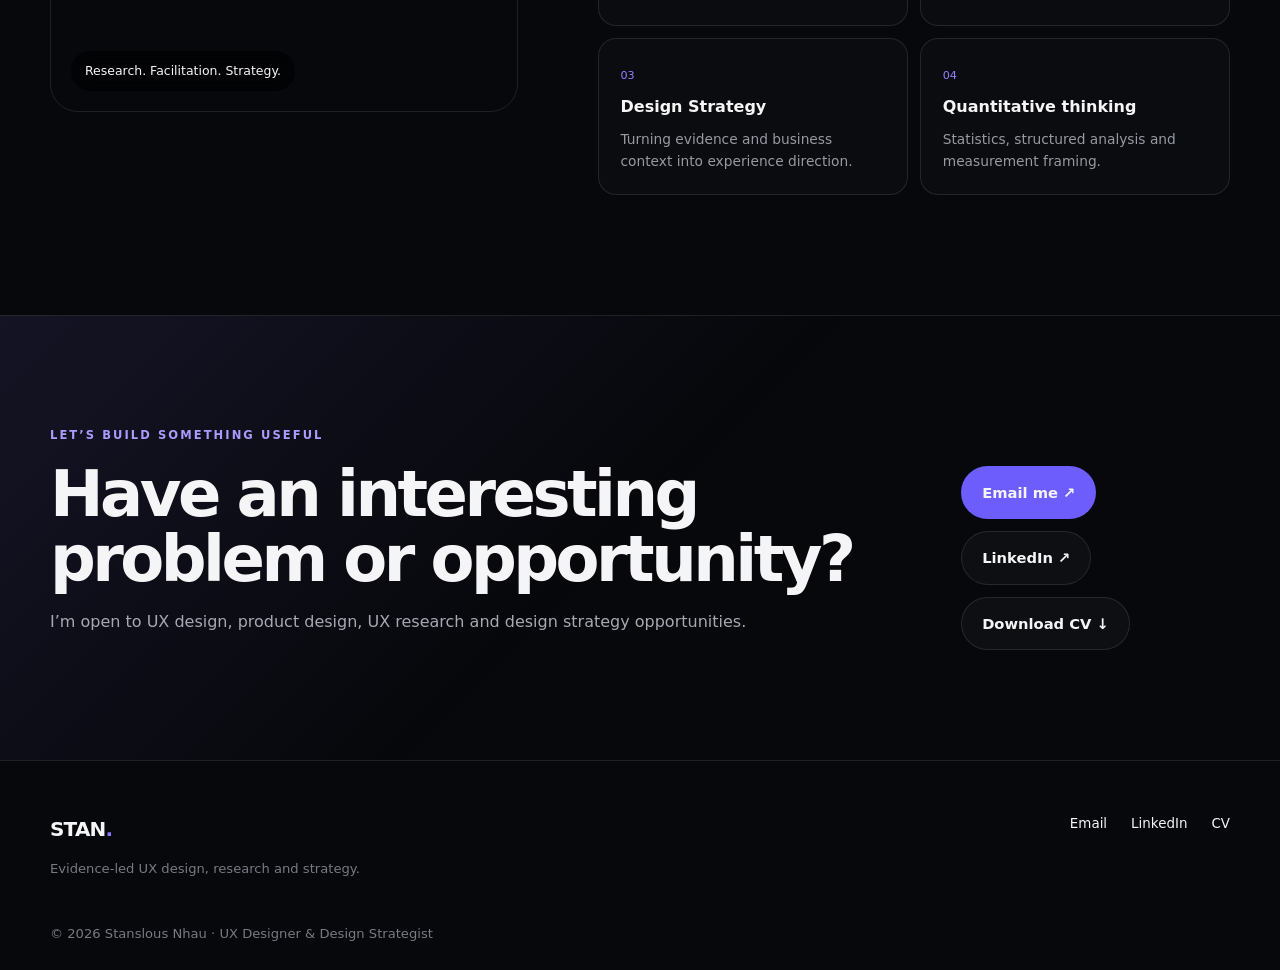
==== commit c5f6ef54: "Add files via upload" ====
--- a/index.html
+++ b/index.html
@@ -1,152 +1,12 @@
-<!doctype html>
-<html lang="en">
-<head>
-<meta charset="utf-8">
-<meta name="viewport" content="width=device-width,initial-scale=1">
-<meta name="description" content="Stanslous Nhau — UX Designer, researcher and systems thinker based in Johannesburg, South Africa.">
-<title>Stanslous Nhau — UX Designer</title>
-<link rel="stylesheet" href="styles.css">
-</head>
-<body>
-
-<header class="nav">
-  <div class="wrap nav-inner">
-    <a class="brand" href="index.html">STAN<span>.</span></a>
-    <nav class="nav-links" aria-label="Primary">
-      <a href="index.html#work">Work</a>
-      <a href="index.html#about">About</a>
-      <a href="index.html#contact">Contact</a>
-      <a href="assets/Stanslous_Nhau_UX_Portfolio.pptx">Portfolio deck</a>
-    </nav>
-    <button class="menu-btn" aria-label="Open navigation">☰</button>
-  </div>
-</header>
-
-<main>
-<section class="wrap hero">
-  <div>
-    <div class="eyebrow">UX Designer · Johannesburg, South Africa</div>
-    <h1>I design beyond the <span class="accent">interface.</span></h1>
-    <p>I combine UX research, systems thinking and a background in statistics to understand not only what people do, but the conditions shaping their behaviour.</p>
-    <div class="cta-row">
-      <a class="btn primary" href="#work">View my work ↓</a>
-      <a class="btn" href="assets/Stanslous_Nhau_UX_Portfolio.pptx">Download portfolio deck</a>
-    </div>
-  </div>
-  <div class="portrait-shell">
-    <img src="assets/stan-portrait.png" alt="Portrait of Stanslous Nhau">
-  </div>
-</section>
-
-<section class="section" id="work">
-  <div class="wrap">
-    <div class="section-head">
-      <h2>Selected work</h2>
-      <p>Three projects showing how I move from evidence to product direction: enterprise research, behavioural fintech and loyalty experience design.</p>
-    </div>
-
-    <article class="project-card fuse">
-      <div class="project-media">
-        <div class="fuse-visual">
-          <div class="eyebrow">Enterprise UX Research</div>
-          <div class="chain" style="margin-top:24px">
-            <div>Stakeholder interviews</div><div class="arrow">↓</div>
-            <div>Raw observations</div><div class="arrow">↓</div>
-            <div>Affinity clusters</div><div class="arrow">↓</div>
-            <div>Strategic reframe</div>
-          </div>
-        </div>
-      </div>
-      <div class="project-copy">
-        <div>
-          <div class="eyebrow">01 · FUSE</div>
-          <h3>From fragmented capability to connected ecosystem.</h3>
-          <p>A confidential research engagement for a Tier-1 African bank, focused on why API discovery, reuse and collaboration were breaking down beyond the interface.</p>
-          <div class="meta"><span class="tag">UX Research</span><span class="tag">Systems Thinking</span><span class="tag">Enterprise</span></div>
-          <div class="kpis"><div class="kpi"><strong>16</strong><span>interviews</span></div><div class="kpi"><strong>7</strong><span>stakeholder groups</span></div><div class="kpi"><strong>End-to-end</strong><span>research contribution</span></div></div>
-        </div>
-        <a class="btn" href="fuse.html">View case study →</a>
-      </div>
-    </article>
-
-    <article class="project-card rise">
-      <div class="project-media contain"><img src="assets/rise-hero.png" alt="RISE banking app mockups"></div>
-      <div class="project-copy">
-        <div>
-          <div class="eyebrow" style="color:#6e97ff">02 · RISE</div>
-          <h3>Financial breathing room after the first paycheck.</h3>
-          <p>A self-directed fintech concept for first-time earners, shifting the experience from simple balance visibility to safe-to-spend confidence.</p>
-          <div class="meta"><span class="tag">Product Design</span><span class="tag">Fintech</span><span class="tag">Behavioural UX</span></div>
-        </div>
-        <a class="btn" href="rise.html">View case study →</a>
-      </div>
-    </article>
-
-    <article class="project-card velocity">
-      <div class="project-media contain"><img src="assets/velocity-hero.png" alt="Velocity rewards app mockups"></div>
-      <div class="project-copy">
-        <div>
-          <div class="eyebrow" style="color:#ff8c32">03 · Velocity</div>
-          <h3>Make reward value visible, usable and flexible.</h3>
-          <p>A digital rewards concept for fuel retail built around four behaviours: see it, use it now, pay my way and thank clearly.</p>
-          <div class="meta"><span class="tag">Product Strategy</span><span class="tag">Mobile UX</span><span class="tag">Loyalty</span></div>
-        </div>
-        <a class="btn" href="velocity.html">View case study →</a>
-      </div>
-    </article>
-  </div>
-</section>
-
-<section class="section">
-  <div class="wrap">
-    <div class="section-head">
-      <h2>How I think</h2>
-      <p>Systems thinking helps me look beyond the interface at the people, evidence, service context and constraints that shape behaviour.</p>
-    </div>
-    <div class="thinking-grid">
-      <div class="think-card"><strong>People</strong><span>Needs, behaviours, expectations and moments of pressure.</span></div>
-      <div class="think-card"><strong>Evidence</strong><span>Research signals, statistics, patterns and measurement.</span></div>
-      <div class="think-card"><strong>Service</strong><span>Processes, channels, touchpoints and operational realities.</span></div>
-      <div class="think-card"><strong>Context</strong><span>Goals, constraints, incentives, trade-offs and feedback loops.</span></div>
-    </div>
-  </div>
-</section>
-
-<section class="section" id="about">
-  <div class="wrap about-grid">
-    <div class="portrait-shell"><img src="assets/stan-portrait.png" alt="Stanslous Nhau"></div>
-    <div class="about-copy">
-      <div class="eyebrow">About me</div>
-      <h2>Statistics taught me to interrogate evidence. UX gave that instinct a human focus.</h2>
-      <p>I entered design through an unconventional route: statistics. That training shaped how I work today — testing assumptions, looking for patterns and staying close to evidence. I am most interested in problems where behaviour, systems and technology overlap.</p>
-      <div class="skills">
-        <div class="skill"><h3>UX Research</h3><p>Interview protocols, moderated interviews, affinity mapping, synthesis.</p></div>
-        <div class="skill"><h3>Product Design</h3><p>User flows, interaction design, prototyping, design rationale.</p></div>
-        <div class="skill"><h3>Systems Thinking</h3><p>Behaviour, incentives, services, constraints and ecosystem context.</p></div>
-        <div class="skill"><h3>Evidence</h3><p>Statistics, quantitative reasoning and structured analysis.</p></div>
-      </div>
-    </div>
-  </div>
-</section>
-
-<section class="contact" id="contact">
-  <div class="wrap">
-    <div class="eyebrow">Let’s talk</div>
-    <h2>Have an interesting problem?</h2>
-    <p>I’m open to UX design, product design and UX research opportunities in South Africa.</p>
-    <div class="cta-row" style="margin-top:28px">
-      <a class="btn primary" href="mailto:smnhau03@gmail.com">Email me</a>
-      <a class="btn" href="https://www.linkedin.com/in/stanslous-nhau-3b56a53a6/">LinkedIn</a>
-      <a class="btn" href="assets/Stanslous_Nhau_UX_Portfolio.pptx">Download deck</a>
-    </div>
-
-</section>
-</main>
-
-<footer class="footer">
-  <div class="wrap">© <span data-year></span> Stanslous Nhau · UX Designer</div>
-</footer>
-<script src="script.js"></script>
-
-</body>
-</html>
+<!doctype html><html lang="en"><head><meta charset="utf-8"><meta name="viewport" content="width=device-width,initial-scale=1"><meta name="description" content="Stanslous Nhau — UX Designer and Design Strategist combining research, systems thinking and statistical reasoning."><title>Stanslous Nhau — UX Designer</title><link rel="stylesheet" href="styles.css"></head><body data-page="home"><div class="cursor-glow" aria-hidden="true"></div><header class="site-nav"><div class="wrap nav-inner"><a class="brand" href="index.html">STAN<span>.</span></a><nav class="nav-links" aria-label="Primary"><a href="index.html#work">Work</a><a href="index.html#about">About</a><a href="index.html#contact">Contact</a><a class="nav-cv" href="assets/Stanslous_Nhau_CV.pdf" download>Download CV</a></nav><button class="menu-btn" aria-label="Open navigation" aria-expanded="false">☰</button></div></header><main>
+<section class="hero wrap"><div class="hero-copy reveal"><div class="eyebrow">UX Designer · Design Strategist · South Africa</div><h1>I design beyond the <span class="accent">interface.</span></h1><p class="hero-lead">Turning evidence into clearer products, services and decisions.</p><p>I combine UX research, systems thinking and a background in statistics to understand not only what people do, but the conditions shaping their behaviour.</p><div class="cta-row"><a class="btn primary magnetic" href="#work">View my work <span>↘</span></a><a class="btn magnetic" href="assets/Stanslous_Nhau_CV.pdf" download>Download my CV <span>↓</span></a></div><div class="hero-proof"><span>Research-led</span><span>Human-centred</span><span>Impact-focused</span></div></div><div class="hero-visual reveal" data-delay="120"><div class="portrait-orbit"></div><div class="portrait-shell hero-portrait"><img src="assets/stan-portrait.png" alt="Portrait of Stanslous Nhau"><div class="floating-note">Same instinct for evidence.<br><strong>A new focus: people.</strong></div></div></div></section>
+<section class="marquee" aria-hidden="true"><div>UX RESEARCH · PRODUCT DESIGN · SYSTEMS THINKING · DESIGN STRATEGY · BEHAVIOURAL UX · UX RESEARCH · PRODUCT DESIGN · SYSTEMS THINKING · DESIGN STRATEGY · BEHAVIOURAL UX ·</div></section>
+<section class="section" id="work"><div class="wrap"><div class="section-head reveal"><div><div class="eyebrow">Selected work</div><h2>Three projects. Different contexts. <span class="muted">One evidence-led approach.</span></h2></div><p>Open a case study to see the problem framing, research, synthesis, decisions, rejected alternatives, UI and what I would test next.</p></div><div class="project-stack">
+<a class="project-card api reveal tilt" href="enterprise-api.html"><div class="project-media"><img src="assets/case-api/page-14.png" alt="Enterprise API ecosystem research strategic reframe"></div><div class="project-overlay"></div><div class="project-copy"><div class="project-number">01</div><div><div class="tags"><span>UX Research</span><span>Enterprise</span><span>Systems Thinking</span></div><h3>Enterprise API Ecosystem Research</h3><p>Uncovering why API discovery, reuse and collaboration were breaking down inside a Tier-1 African banking ecosystem — and why tooling alone could not solve it.</p><div class="micro-stats"><span><b>16</b> interviews</span><span><b>7</b> stakeholder groups</span><span><b>20</b> insights</span></div><span class="text-link">Explore case study →</span></div></div></a>
+<a class="project-card rise reveal tilt" href="rise.html"><div class="project-media"><img src="assets/case-rise/page-01.png" alt="RISE youth banking app case study"></div><div class="project-overlay"></div><div class="project-copy"><div class="project-number">02</div><div><div class="tags"><span>Product Design</span><span>Fintech</span><span>Behavioural UX</span></div><h3>RISE — Real Income, Steady Earnings</h3><p>Designing financial breathing room for young South Africans navigating the first months after a first paycheck.</p><div class="micro-stats"><span><b>5</b> design decisions</span><span><b>1</b> north-star metric</span><span><b>0+</b> buffer goal</span></div><span class="text-link">Explore case study →</span></div></div></a>
+<a class="project-card velocity reveal tilt" href="velocity.html"><div class="project-media"><img src="assets/case-velocity/page-01.png" alt="Velocity rewards mobile app concept"></div><div class="project-overlay"></div><div class="project-copy"><div class="project-number">03</div><div><div class="tags"><span>Product Strategy</span><span>Loyalty</span><span>Mobile UX</span></div><h3>Velocity Rewards MVP</h3><p>Reimagining fuel rewards around visible value, flexible redemption, payment freedom and intentional digital tipping.</p><div class="micro-stats"><span><b>32</b> screens</span><span><b>4</b> MVP behaviours</span><span><b>30/60</b> day success lens</span></div><span class="text-link">Explore case study →</span></div></div></a>
+</div></div></section>
+<section class="section thinking-section"><div class="wrap thinking-layout"><div class="reveal"><div class="eyebrow">How I think</div><h2>People. Data. Context. <span class="accent">Better decisions.</span></h2><p class="lead">Systems thinking helps me look beyond a screen and into the relationships, constraints, incentives and feedback loops around it.</p></div><div class="thinking-orbit reveal" data-delay="100"><div class="orbit-center">Better<br>decisions</div><div class="orbit-node n1">People</div><div class="orbit-node n2">Evidence</div><div class="orbit-node n3">Service</div><div class="orbit-node n4">Context</div></div></div></section>
+<section class="section" id="about"><div class="wrap about-grid"><div class="about-photo reveal"><img src="assets/stan-about.jpg" alt="Stanslous Nhau presenting in a workshop"><div class="photo-caption">Research. Facilitation. Strategy.</div></div><div class="about-copy reveal" data-delay="100"><div class="eyebrow">About me</div><h2>Statistics taught me to interrogate evidence. UX gave that instinct a human focus.</h2><p>I came into design through statistics. That training shaped how I work today: question assumptions, look for patterns, separate signal from noise and stay close to evidence.</p><p>Today I work across UX research, product design and design strategy. I am especially drawn to problems where behaviour, systems and technology overlap.</p><div class="skills"><div class="skill"><span>01</span><h3>UX Research</h3><p>Interview protocols, stakeholder interviews, affinity mapping and synthesis.</p></div><div class="skill"><span>02</span><h3>Product Design</h3><p>Flows, interaction design, prototyping, design rationale and systems.</p></div><div class="skill"><span>03</span><h3>Design Strategy</h3><p>Turning evidence and business context into experience direction.</p></div><div class="skill"><span>04</span><h3>Quantitative thinking</h3><p>Statistics, structured analysis and measurement framing.</p></div></div></div></div></section>
+<section class="contact" id="contact"><div class="wrap contact-inner reveal"><div><div class="eyebrow">Let’s build something useful</div><h2>Have an interesting problem or opportunity?</h2><p>I’m open to UX design, product design, UX research and design strategy opportunities.</p></div><div class="cta-row"><a class="btn primary" href="mailto:smnhau03@gmail.com">Email me ↗</a><a class="btn" href="https://www.linkedin.com/in/stanslous-nhau-3b56a53a6/" target="_blank" rel="noreferrer">LinkedIn ↗</a><a class="btn" href="assets/Stanslous_Nhau_CV.pdf" download>Download CV ↓</a></div></div></section>
+</main><footer class="footer"><div class="wrap footer-grid"><div><a class="brand" href="index.html">STAN<span>.</span></a><p>Evidence-led UX design, research and strategy.</p></div><div class="footer-links"><a href="mailto:smnhau03@gmail.com">Email</a><a href="https://www.linkedin.com/in/stanslous-nhau-3b56a53a6/" target="_blank" rel="noreferrer">LinkedIn</a><a href="assets/Stanslous_Nhau_CV.pdf" download>CV</a></div></div><div class="wrap copyright">© <span data-year></span> Stanslous Nhau · UX Designer & Design Strategist</div></footer><script src="script.js"></script></body></html>
--- a/styles.css
+++ b/styles.css
@@ -1,188 +1,7 @@
 
-:root{
-  --bg:#090a0d;
-  --surface:#111318;
-  --surface-2:#171a21;
-  --text:#f5f6f8;
-  --muted:#9ea4b0;
-  --line:#242933;
-  --violet:#9b8cff;
-  --blue:#4f7cff;
-  --sky:#eaf2ff;
-  --orange:#ff7a1a;
-  --lime:#c8ff1a;
-  --green:#24d47b;
-  --max:1180px;
-  --radius:28px;
-  --shadow:0 28px 70px rgba(0,0,0,.28);
-}
-*{box-sizing:border-box}
-html{scroll-behavior:smooth}
-body{
-  margin:0;
-  font-family:Inter,ui-sans-serif,system-ui,-apple-system,BlinkMacSystemFont,"Segoe UI",sans-serif;
-  color:var(--text);
-  background:
-    radial-gradient(circle at 15% 0%, rgba(112,86,255,.12), transparent 34rem),
-    var(--bg);
-  line-height:1.55;
-}
-img{max-width:100%;display:block}
-a{color:inherit;text-decoration:none}
-button,a{outline-offset:4px}
-.wrap{width:min(calc(100% - 40px),var(--max));margin:auto}
-.nav{
-  position:sticky;top:0;z-index:20;
-  background:rgba(9,10,13,.78);backdrop-filter:blur(16px);
-  border-bottom:1px solid rgba(255,255,255,.06)
-}
-.nav-inner{height:76px;display:flex;align-items:center;justify-content:space-between;gap:24px}
-.brand{font-weight:800;letter-spacing:.04em}
-.brand span{color:var(--violet)}
-.nav-links{display:flex;gap:28px;color:#c9cdd5;font-size:.95rem}
-.nav-links a:hover{color:white}
-.menu-btn{display:none;background:none;border:0;color:white;font-size:1.5rem}
-.hero{
-  min-height:calc(100vh - 76px);
-  display:grid;grid-template-columns:1.15fr .85fr;gap:60px;align-items:center;
-  padding:80px 0
-}
-.eyebrow{
-  font-size:.78rem;letter-spacing:.16em;text-transform:uppercase;
-  color:var(--violet);font-weight:800
-}
-h1,h2,h3{line-height:1.02;margin:0}
-.hero h1{font-size:clamp(4rem,9vw,8.2rem);letter-spacing:-.065em;max-width:760px}
-.hero h1 .accent{color:var(--violet)}
-.hero p{max-width:650px;font-size:clamp(1.05rem,1.7vw,1.35rem);color:#c3c7d0;margin:28px 0 34px}
-.cta-row{display:flex;gap:14px;flex-wrap:wrap}
-.btn{
-  display:inline-flex;align-items:center;gap:10px;padding:13px 18px;border-radius:999px;
-  border:1px solid var(--line);font-weight:700;transition:.2s ease
-}
-.btn.primary{background:white;color:#08090b;border-color:white}
-.btn:hover{transform:translateY(-2px)}
-.portrait-shell{
-  border-radius:40px;overflow:hidden;position:relative;
-  background:linear-gradient(135deg,#141722,#0f1014);
-  border:1px solid rgba(255,255,255,.08);box-shadow:var(--shadow)
-}
-.portrait-shell:after{
-  content:"";position:absolute;inset:auto 0 0;height:36%;
-  background:linear-gradient(transparent,rgba(9,10,13,.75))
-}
-.section{padding:110px 0}
-.section-head{display:flex;align-items:end;justify-content:space-between;gap:24px;margin-bottom:42px}
-.section-head h2{font-size:clamp(2.4rem,5vw,5rem);letter-spacing:-.05em}
-.section-head p{max-width:540px;color:var(--muted)}
-.project-card{
-  border-radius:var(--radius);overflow:hidden;border:1px solid var(--line);
-  background:var(--surface);margin:0 0 28px;display:grid;grid-template-columns:1.05fr .95fr;
-  min-height:480px
-}
-.project-media{position:relative;min-height:420px;display:grid;place-items:center;overflow:hidden}
-.project-media img{width:100%;height:100%;object-fit:cover}
-.project-media.contain img{object-fit:contain;padding:28px}
-.project-copy{padding:52px;display:flex;flex-direction:column;justify-content:space-between;gap:44px}
-.project-copy h3{font-size:clamp(2.2rem,4vw,4.8rem);letter-spacing:-.055em}
-.project-copy p{color:#c6cad2;max-width:560px}
-.meta{display:flex;gap:10px;flex-wrap:wrap;margin-top:18px}
-.tag{font-size:.78rem;padding:7px 10px;border:1px solid #2b303b;border-radius:999px;color:#b8bec8}
-.kpis{display:flex;gap:28px;flex-wrap:wrap;margin-top:22px}
-.kpi strong{display:block;font-size:1.5rem}
-.kpi span{font-size:.82rem;color:var(--muted)}
-.fuse{background:linear-gradient(145deg,#14111f,#0d111b)}
-.fuse .project-media{background:
-  radial-gradient(circle at 50% 42%,rgba(106,91,255,.36),transparent 22rem),
-  linear-gradient(180deg,#10131b,#0a0b0f)}
-.fuse-visual{width:82%;padding:48px}
-.chain{display:grid;gap:12px}
-.chain div{padding:18px 20px;border-radius:18px;border:1px solid rgba(255,255,255,.1);background:rgba(255,255,255,.03)}
-.chain .arrow{text-align:center;border:0;background:none;color:var(--violet);font-size:1.5rem;padding:0}
-.velocity{background:linear-gradient(145deg,#17100b,#0d0f11)}
-.velocity .project-media{background:radial-gradient(circle at center,rgba(255,122,26,.18),transparent 55%),#0b0c0f}
-.rise{background:linear-gradient(145deg,#0b1325,#0d1016)}
-.rise .project-media{background:radial-gradient(circle at center,rgba(61,103,255,.24),transparent 55%),#0b0d12}
-.thinking-grid{display:grid;grid-template-columns:repeat(4,1fr);gap:14px}
-.think-card{padding:26px;border:1px solid var(--line);border-radius:22px;background:var(--surface)}
-.think-card strong{display:block;font-size:1.15rem;margin-bottom:8px}
-.think-card span{color:var(--muted);font-size:.93rem}
-.about-grid{display:grid;grid-template-columns:.75fr 1.25fr;gap:54px;align-items:start}
-.about-copy h2{font-size:clamp(2.8rem,6vw,6rem);letter-spacing:-.06em}
-.about-copy p{font-size:1.14rem;color:#c6cad2}
-.skills{display:grid;grid-template-columns:1fr 1fr;gap:14px;margin-top:30px}
-.skill{padding:22px;border-radius:20px;border:1px solid var(--line);background:var(--surface)}
-.skill h3{font-size:1.06rem;margin-bottom:8px}
-.skill p{font-size:.92rem;color:var(--muted);margin:0}
-.contact{
-  padding:120px 0 140px;border-top:1px solid var(--line);
-  background:linear-gradient(180deg,transparent,rgba(109,91,255,.08))
-}
-.contact h2{font-size:clamp(3.2rem,8vw,8rem);letter-spacing:-.07em;max-width:900px}
-.contact p{color:var(--muted);max-width:600px;font-size:1.1rem}
-.footer{padding:24px 0 40px;color:#777f8c;font-size:.86rem}
-.page-hero{padding:105px 0 70px}
-.page-hero h1{font-size:clamp(4rem,9vw,8.4rem);letter-spacing:-.07em;max-width:980px}
-.page-hero p{font-size:1.25rem;color:#c5cad3;max-width:760px}
-.project-details{display:flex;gap:32px;flex-wrap:wrap;margin-top:30px}
-.detail{min-width:150px}
-.detail span{display:block;color:var(--muted);font-size:.82rem}
-.detail strong{font-size:.96rem}
-.case-hero-image{
-  border:1px solid var(--line);border-radius:32px;overflow:hidden;background:#0f1116;
-  min-height:540px;display:grid;place-items:center
-}
-.case-hero-image img{width:100%;height:100%;object-fit:cover}
-.case-hero-image.contain img{object-fit:contain;padding:34px;max-height:720px}
-.case-section{padding:90px 0}
-.case-grid{display:grid;grid-template-columns:.68fr 1.32fr;gap:70px}
-.case-label{font-size:.8rem;letter-spacing:.14em;text-transform:uppercase;color:var(--muted);font-weight:800}
-.case-body h2{font-size:clamp(2.4rem,5vw,5rem);letter-spacing:-.05em;margin-bottom:22px}
-.case-body p{font-size:1.08rem;color:#c7cbd4}
-.quote{
-  font-size:clamp(2.2rem,5vw,5rem);letter-spacing:-.045em;line-height:1.03;
-  padding:26px 0
-}
-.artifact-row{display:grid;grid-template-columns:repeat(3,1fr);gap:16px;margin-top:34px}
-.artifact{border:1px solid var(--line);background:var(--surface);border-radius:24px;padding:24px}
-.artifact strong{display:block;margin-bottom:10px}
-.artifact p{font-size:.92rem;color:var(--muted);margin:0}
-.decision{
-  border:1px solid var(--line);border-radius:28px;background:var(--surface);
-  display:grid;grid-template-columns:1fr 1fr;overflow:hidden;margin-top:30px
-}
-.decision > div{padding:34px}
-.decision > div+div{border-left:1px solid var(--line)}
-.decision h3{font-size:1.45rem;margin-bottom:12px}
-.decision p{color:var(--muted)}
-.screen-grid{display:grid;grid-template-columns:repeat(3,1fr);gap:20px;align-items:start}
-.screen-card{border:1px solid var(--line);border-radius:28px;background:#0e1015;padding:18px}
-.screen-card img{border-radius:18px}
-.next-project{padding:80px 0;border-top:1px solid var(--line)}
-.next-project a{display:flex;justify-content:space-between;align-items:center;gap:20px;font-size:clamp(2rem,5vw,4.7rem);letter-spacing:-.05em}
-.notice{
-  margin:28px 0;padding:18px 20px;border-radius:18px;
-  background:rgba(155,140,255,.08);border:1px solid rgba(155,140,255,.24);color:#d7d1ff
-}
-.mobile-only{display:none}
-@media(max-width:900px){
-  .hero,.project-card,.about-grid,.case-grid,.decision{grid-template-columns:1fr}
-  .hero{padding:60px 0}
-  .project-card{min-height:auto}
-  .project-copy{padding:34px}
-  .thinking-grid{grid-template-columns:1fr 1fr}
-  .decision > div+div{border-left:0;border-top:1px solid var(--line)}
-  .screen-grid{grid-template-columns:1fr}
-  .artifact-row{grid-template-columns:1fr}
-  .nav-links{display:none;position:absolute;left:20px;right:20px;top:70px;padding:20px;background:#101218;border:1px solid var(--line);border-radius:18px;flex-direction:column}
-  .nav-links.open{display:flex}
-  .menu-btn{display:block}
-}
-@media(max-width:560px){
-  .wrap{width:min(calc(100% - 28px),var(--max))}
-  .hero h1{font-size:3.6rem}
-  .section,.case-section{padding:76px 0}
-  .thinking-grid,.skills{grid-template-columns:1fr}
-  .project-copy{padding:26px}
-  .case-hero-image{min-height:360px}
-}
+:root{--bg:#07080b;--panel:#0f1117;--panel2:#151822;--text:#f5f5f7;--muted:#a6a9b3;--line:rgba(255,255,255,.1);--purple:#8976ff;--purple2:#6d5dfc;--blue:#3f78ff;--orange:#ff6a00;--lime:#c9ff38;--max:1180px;--radius:28px;--shadow:0 24px 80px rgba(0,0,0,.34)}
+*{box-sizing:border-box}html{scroll-behavior:smooth}body{margin:0;background:var(--bg);color:var(--text);font-family:Inter,ui-sans-serif,system-ui,-apple-system,BlinkMacSystemFont,"Segoe UI",sans-serif;line-height:1.6;overflow-x:hidden}body:before{content:"";position:fixed;inset:0;pointer-events:none;background:radial-gradient(circle at 20% -10%,rgba(137,118,255,.11),transparent 28%),radial-gradient(circle at 100% 30%,rgba(63,120,255,.07),transparent 26%);z-index:-1}img{max-width:100%;display:block}a{color:inherit;text-decoration:none}.wrap{width:min(calc(100% - 40px),var(--max));margin-inline:auto}.site-nav{position:sticky;top:0;z-index:100;background:rgba(7,8,11,.72);backdrop-filter:blur(18px);border-bottom:1px solid transparent;transition:.3s}.site-nav.scrolled{border-color:var(--line)}.nav-inner{height:76px;display:flex;align-items:center;justify-content:space-between}.brand{font-weight:900;letter-spacing:-.04em;font-size:1.25rem}.brand span,.accent{color:var(--purple)}.nav-links{display:flex;gap:28px;align-items:center;font-size:.93rem}.nav-links a{color:#d7d8dd}.nav-links a:hover{color:white}.nav-cv{padding:10px 16px;border:1px solid var(--line);border-radius:999px}.menu-btn{display:none;background:none;border:0;color:white;font-size:1.5rem}.hero{min-height:calc(100vh - 76px);display:grid;grid-template-columns:1.05fr .95fr;gap:70px;align-items:center;padding-block:80px}.eyebrow{text-transform:uppercase;letter-spacing:.18em;font-size:.72rem;font-weight:800;color:#a99cff;margin-bottom:18px}.hero h1,.case-hero h1{font-size:clamp(4rem,8vw,7.4rem);line-height:.88;letter-spacing:-.07em;margin:0 0 24px}.hero h1{max-width:790px}.hero-lead{font-size:clamp(1.25rem,2vw,1.7rem)!important;color:white!important;max-width:620px!important}.hero p{max-width:650px;color:var(--muted);font-size:1.05rem}.cta-row{display:flex;gap:12px;flex-wrap:wrap;margin-top:34px}.btn{display:inline-flex;align-items:center;justify-content:center;gap:14px;padding:14px 20px;border:1px solid var(--line);border-radius:999px;background:rgba(255,255,255,.03);font-weight:700;font-size:.92rem;transition:transform .25s,background .25s,border-color .25s}.btn:hover{transform:translateY(-2px);background:rgba(255,255,255,.07);border-color:rgba(255,255,255,.24)}.btn.primary{background:var(--purple2);border-color:transparent}.btn.primary:hover{background:#7768ff}.hero-proof{display:flex;gap:18px;flex-wrap:wrap;color:#d0d1d6;font-size:.82rem;margin-top:34px}.hero-proof span:before{content:"•";color:var(--purple);margin-right:8px}.hero-visual{position:relative;min-height:600px;display:grid;place-items:center}.portrait-orbit{position:absolute;width:520px;height:520px;border-radius:50%;background:radial-gradient(circle at 50% 50%,rgba(137,118,255,.35),rgba(137,118,255,.08) 40%,transparent 69%);filter:blur(4px);animation:pulse 6s ease-in-out infinite}.hero-portrait{position:relative;width:min(100%,530px);filter:drop-shadow(0 25px 50px rgba(0,0,0,.45))}.hero-portrait img{width:100%;object-fit:contain;max-height:650px}.floating-note{position:absolute;right:-30px;bottom:90px;padding:16px 18px;border:1px solid var(--line);border-radius:18px;background:rgba(15,17,23,.78);backdrop-filter:blur(15px);font-size:.8rem;transform:rotate(-3deg)}.floating-note strong{color:#bcb1ff}@keyframes pulse{50%{transform:scale(1.06);opacity:.78}}.marquee{overflow:hidden;border-block:1px solid var(--line);padding:13px 0;color:#8f929d;font-size:.74rem;letter-spacing:.2em;white-space:nowrap}.marquee div{display:inline-block;min-width:max-content;animation:marquee 28s linear infinite}@keyframes marquee{to{transform:translateX(-50%)}}.section,.case-section{padding:120px 0}.section-head{display:grid;grid-template-columns:1fr .65fr;gap:70px;align-items:end;margin-bottom:50px}.section-head h2,.case-section h2,.contact h2{font-size:clamp(2.5rem,5vw,4.8rem);line-height:1.02;letter-spacing:-.055em;margin:0}.section-head p,.case-lead p,.lead{color:var(--muted);font-size:1.05rem}.muted{color:#7d808a}.project-stack{display:grid;gap:28px}.project-card{position:relative;min-height:560px;border-radius:var(--radius);overflow:hidden;border:1px solid var(--line);isolation:isolate;box-shadow:var(--shadow);transform-style:preserve-3d}.project-media,.project-media img,.project-overlay{position:absolute;inset:0;width:100%;height:100%}.project-media img{object-fit:cover;transition:transform .8s}.project-card:hover .project-media img{transform:scale(1.035)}.project-overlay{background:linear-gradient(90deg,rgba(5,6,9,.96) 0%,rgba(5,6,9,.77) 46%,rgba(5,6,9,.12) 100%);z-index:1}.project-copy{position:relative;z-index:2;display:grid;grid-template-columns:80px minmax(0,610px);gap:20px;padding:54px;min-height:560px;align-content:center}.project-number{font-size:.8rem;color:#a0a3ae;padding-top:12px}.tags{display:flex;flex-wrap:wrap;gap:8px;margin-bottom:20px}.tags span{padding:7px 10px;border:1px solid var(--line);border-radius:999px;font-size:.7rem;color:#d5d6da;background:rgba(0,0,0,.15)}.project-card h3{font-size:clamp(2.2rem,4vw,4rem);line-height:1;letter-spacing:-.05em;margin:0 0 18px}.project-card p{color:#c0c2c8;max-width:630px}.micro-stats{display:flex;gap:24px;flex-wrap:wrap;margin:28px 0}.micro-stats span{color:#a5a8b1;font-size:.78rem}.micro-stats b{display:block;color:white;font-size:1.5rem}.text-link{font-weight:800}.api:after,.rise:after,.velocity:after{content:"";position:absolute;inset:auto 0 0 0;height:5px;z-index:3}.api:after{background:var(--purple)}.rise:after{background:var(--blue)}.velocity:after{background:var(--orange)}.thinking-section{overflow:hidden}.thinking-layout{display:grid;grid-template-columns:.85fr 1.15fr;align-items:center;gap:80px}.thinking-orbit{position:relative;height:540px;display:grid;place-items:center}.thinking-orbit:before,.thinking-orbit:after{content:"";position:absolute;border:1px solid rgba(137,118,255,.26);border-radius:50%;width:430px;height:430px}.thinking-orbit:after{width:300px;height:300px}.orbit-center{width:160px;height:160px;border-radius:50%;display:grid;place-items:center;text-align:center;background:linear-gradient(145deg,#8b78ff,#5f53e7);font-size:1.3rem;font-weight:800;box-shadow:0 0 80px rgba(137,118,255,.28)}.orbit-node{position:absolute;padding:10px 16px;border:1px solid var(--line);border-radius:999px;background:var(--panel);font-size:.84rem}.n1{top:4%;left:44%}.n2{right:4%;top:47%}.n3{bottom:4%;left:44%}.n4{left:4%;top:47%}.about-grid{display:grid;grid-template-columns:.85fr 1.15fr;gap:80px;align-items:center}.about-photo{position:relative;border-radius:var(--radius);overflow:hidden;border:1px solid var(--line);min-height:650px}.about-photo img{width:100%;height:100%;min-height:650px;object-fit:cover;object-position:center 30%}.photo-caption{position:absolute;left:20px;bottom:20px;padding:10px 14px;border-radius:999px;background:rgba(0,0,0,.6);backdrop-filter:blur(10px);font-size:.78rem}.about-copy h2{font-size:clamp(2.3rem,4vw,4.2rem);line-height:1.02;letter-spacing:-.05em;margin:0 0 24px}.about-copy>p{color:var(--muted)}.skills{display:grid;grid-template-columns:1fr 1fr;gap:12px;margin-top:30px}.skill{padding:22px;border:1px solid var(--line);border-radius:18px;background:rgba(255,255,255,.02)}.skill>span{font-size:.7rem;color:#9182ff}.skill h3{margin:8px 0;font-size:1rem}.skill p{margin:0;color:#979aa4;font-size:.86rem}.contact{padding:110px 0;background:linear-gradient(135deg,rgba(137,118,255,.11),transparent 50%);border-top:1px solid var(--line)}.contact-inner{display:flex;align-items:end;justify-content:space-between;gap:50px}.contact-inner p{color:var(--muted)}.footer{border-top:1px solid var(--line);padding:52px 0 26px}.footer-grid{display:flex;justify-content:space-between;align-items:start}.footer p,.copyright{color:#777a84;font-size:.82rem}.footer-links{display:flex;gap:24px;font-size:.84rem}.copyright{padding-top:30px}.cursor-glow{position:fixed;left:0;top:0;width:420px;height:420px;border-radius:50%;background:radial-gradient(circle,rgba(137,118,255,.09),transparent 64%);pointer-events:none;z-index:0;transform:translate(-50%,-50%);opacity:0;transition:opacity .2s}.reveal{opacity:0;transform:translateY(32px);transition:opacity .85s cubic-bezier(.2,.8,.2,1),transform .85s cubic-bezier(.2,.8,.2,1)}.reveal.visible{opacity:1;transform:none}
+/* case studies */.case-hero{padding:90px 0 80px;min-height:78vh;display:flex;align-items:center;border-bottom:1px solid var(--line);overflow:hidden}.case-hero-grid{display:grid;grid-template-columns:1.05fr .95fr;gap:70px;align-items:center}.case-hero h1{font-size:clamp(3.7rem,7vw,7rem)}.case-intro{font-size:1.12rem;color:#b9bbc2;max-width:720px}.back-link{display:inline-block;color:#8f929d;margin-bottom:38px;font-size:.84rem}.case-meta{display:grid;grid-template-columns:1fr 1fr;gap:12px;margin-top:28px;max-width:700px}.case-meta div{padding:14px 0;border-top:1px solid var(--line)}.case-meta span{display:block;color:#767983;font-size:.68rem;text-transform:uppercase;letter-spacing:.14em}.case-meta b{font-size:.86rem}.case-hero-art{min-height:560px;position:relative;border-radius:var(--radius);overflow:hidden;border:1px solid var(--line);box-shadow:var(--shadow)}.case-hero-image{position:absolute;inset:0;background-size:cover;background-position:center}.api-case .case-hero-image{background-image:linear-gradient(0deg,rgba(10,10,14,.15),rgba(10,10,14,.1)),url('assets/case-api/page-14.png')}.rise-case .case-hero-image{background-image:url('assets/case-rise/page-01.png')}.velocity-case .case-hero-image{background-image:url('assets/case-velocity/page-01.png')}.api-case{--case:#8976ff}.rise-case{--case:#3f78ff}.velocity-case{--case:#ff6a00}.case-page .accent,.case-page .eyebrow{color:var(--case)}.case-page .btn.primary{background:var(--case)}.case-section{border-bottom:1px solid rgba(255,255,255,.055)}.case-section.dark{background:#0a0c11}.case-section.subtle{background:#0d0f14}.case-section.feature-section{background:linear-gradient(180deg,#0d0f14,#090a0e)}.case-lead{max-width:900px;margin-bottom:50px}.case-lead h2{margin-bottom:22px}.three-up,.four-up{display:grid;grid-template-columns:repeat(3,1fr);gap:14px}.four-up{grid-template-columns:repeat(4,1fr)}.three-up article,.four-up article,.insight-grid article,.implication-grid article,.archetypes article,.decision-grid article{padding:26px;border:1px solid var(--line);border-radius:20px;background:rgba(255,255,255,.025)}.three-up span,.archetypes span,.implication-grid span{font-size:.72rem;text-transform:uppercase;letter-spacing:.12em;color:var(--case)}.three-up h3{margin:12px 0 8px}.three-up p,.insight-grid p,.implication-grid p,.archetypes p,.decision-grid p{color:#aeb1b9;font-size:.9rem}.four-up article b{display:block;font-size:1.45rem;margin-bottom:6px;color:white}.four-up article span{color:#989ba5;font-size:.8rem}.split{display:grid;grid-template-columns:1fr 1fr;gap:70px;align-items:center}.split.reverse>figure{order:0}.split.reverse>div{order:1}.split h2{margin-bottom:22px}.split p{color:#aeb1b9}.metric-grid,.research-stats{display:grid;grid-template-columns:1fr 1fr;gap:10px;margin-top:28px}.metric-grid div,.research-stats div{padding:18px;border:1px solid var(--line);border-radius:15px}.metric-grid b,.research-stats b{display:block;font-size:1.55rem;color:white}.metric-grid span,.research-stats span{color:#898c96;font-size:.75rem}.deck-shot{width:100%;border-radius:18px;border:1px solid rgba(255,255,255,.09);box-shadow:0 20px 50px rgba(0,0,0,.24)}figure{margin:0}figcaption{color:#737680;font-size:.72rem;margin-top:10px}.number-list{display:grid;gap:8px;margin-top:32px}.number-list div{display:grid;grid-template-columns:70px 1fr;align-items:center;border-top:1px solid var(--line);padding:18px 0}.number-list b{color:var(--case)}.number-list p{margin:0;color:#b6b8bf}.wide-figure{margin-top:48px}.decision-card,.quote-card{padding:22px;border-radius:18px;border:1px solid var(--line);background:rgba(255,255,255,.03);margin-top:28px}.decision-card strong{color:var(--case)}.quote-card{font-size:1.1rem;color:#e7e7ea}.quote-card small{display:block;color:#868995;margin-top:10px;font-size:.72rem}.clean-list{columns:2;list-style:none;padding:0;margin:30px 0 0}.clean-list li{padding:10px 0;border-bottom:1px solid var(--line);color:#c6c8ce;font-size:.86rem}.gallery.two{display:grid;grid-template-columns:1fr 1fr;gap:18px}.gallery.two figure{align-self:start}.insight-grid{display:grid;grid-template-columns:repeat(3,1fr);gap:12px}.insight-grid .hot{background:linear-gradient(145deg,rgba(137,118,255,.25),rgba(63,120,255,.12));border-color:rgba(137,118,255,.35)}.implication-grid{display:grid;grid-template-columns:repeat(3,1fr);gap:14px}.case-download{margin-top:70px;padding:40px;border:1px solid var(--line);border-radius:24px;background:linear-gradient(135deg,rgba(137,118,255,.1),rgba(255,255,255,.02));display:flex;align-items:center;justify-content:space-between;gap:30px;flex-wrap:wrap}.case-download h3{margin:0;font-size:1.5rem}.case-download p{margin:4px 0;color:#999ca5}.persona-grid{display:grid;grid-template-columns:1fr 1fr;gap:10px;margin-top:28px}.persona-grid div{padding:18px;border:1px solid var(--line);border-radius:16px}.persona-grid span{color:var(--case);font-size:.72rem;text-transform:uppercase;letter-spacing:.12em}.persona-grid p{font-size:.84rem;margin:8px 0 0}.loop{display:flex;align-items:center;justify-content:center;gap:12px;flex-wrap:wrap;margin:38px 0}.loop div{padding:16px 18px;border:1px solid var(--line);border-radius:999px;font-size:.82rem}.loop i{color:#62656f}.loop-hot{border-color:var(--case)!important;box-shadow:0 0 35px color-mix(in srgb,var(--case) 20%,transparent)}.decision-list{display:grid;gap:10px}.decision-list article{display:grid;grid-template-columns:70px 1fr;gap:18px;padding:22px;border-top:1px solid var(--line)}.decision-list article>b{color:var(--case)}.decision-list h3{margin:0 0 6px}.decision-list p{color:#b0b3bb;margin:0}.decision-list span{color:#757983;font-size:.76rem}.decision-list.compact article{padding:14px 0}.note{font-size:.76rem!important;color:#7f828c!important}.swatches{display:flex;gap:10px;flex-wrap:wrap;margin-top:25px}.swatches span{padding:9px 12px 9px 34px;border:1px solid var(--line);border-radius:999px;position:relative;font-size:.72rem}.swatches span:before{content:"";position:absolute;left:10px;top:50%;transform:translateY(-50%);width:14px;height:14px;border-radius:50%;background:var(--sw)}.archetypes{display:grid;grid-template-columns:repeat(3,1fr);gap:14px}.decision-grid{display:grid;grid-template-columns:1fr 1fr;gap:14px;margin-bottom:36px}.decision-grid article>b{color:var(--case);font-size:.72rem;letter-spacing:.1em}.decision-grid article span{display:block;color:#777a84;font-size:.76rem;border-top:1px solid var(--line);padding-top:12px}.research-stats{grid-template-columns:repeat(3,1fr)}
+@media(max-width:900px){.nav-links{position:absolute;top:76px;left:20px;right:20px;background:#11141b;border:1px solid var(--line);border-radius:18px;padding:18px;flex-direction:column;align-items:stretch;display:none}.nav-links.open{display:flex}.menu-btn{display:block}.hero,.case-hero-grid,.thinking-layout,.about-grid,.split,.section-head{grid-template-columns:1fr}.hero{padding-top:40px}.hero-visual{min-height:480px}.hero h1{font-size:clamp(3.5rem,15vw,6rem)}.portrait-orbit{width:380px;height:380px}.floating-note{right:0}.project-copy{grid-template-columns:1fr;padding:34px}.project-number{display:none}.project-card{min-height:620px}.project-overlay{background:linear-gradient(0deg,rgba(5,6,9,.97) 0%,rgba(5,6,9,.7) 60%,rgba(5,6,9,.25) 100%)}.project-copy{align-content:end}.section,.case-section{padding:85px 0}.thinking-orbit{height:430px}.about-photo,.about-photo img{min-height:520px}.contact-inner{align-items:flex-start;flex-direction:column}.three-up,.four-up,.insight-grid,.implication-grid,.archetypes{grid-template-columns:1fr 1fr}.case-hero-art{min-height:420px}.case-meta{grid-template-columns:1fr 1fr}.gallery.two,.decision-grid{grid-template-columns:1fr}.footer-grid{gap:30px;flex-direction:column}.split.reverse>figure,.split.reverse>div{order:initial}}
+@media(max-width:600px){.wrap{width:min(calc(100% - 28px),var(--max))}.hero{min-height:auto}.hero h1,.case-hero h1{font-size:3.6rem}.section-head h2,.case-section h2,.contact h2{font-size:2.65rem}.hero-visual{min-height:400px}.portrait-orbit{width:300px;height:300px}.floating-note{bottom:30px;font-size:.7rem}.three-up,.four-up,.insight-grid,.implication-grid,.archetypes,.skills,.persona-grid,.metric-grid,.research-stats{grid-template-columns:1fr}.case-meta{grid-template-columns:1fr}.case-hero-art{min-height:340px}.case-section{padding:72px 0}.case-download{padding:28px}.project-card{min-height:650px}.project-copy{padding:26px}.clean-list{columns:1}.thinking-orbit{transform:scale(.82);margin-inline:-40px}.cta-row .btn{width:100%}}
+@media(prefers-reduced-motion:reduce){*{animation:none!important;transition:none!important;scroll-behavior:auto!important}.reveal{opacity:1;transform:none}.cursor-glow{display:none}}
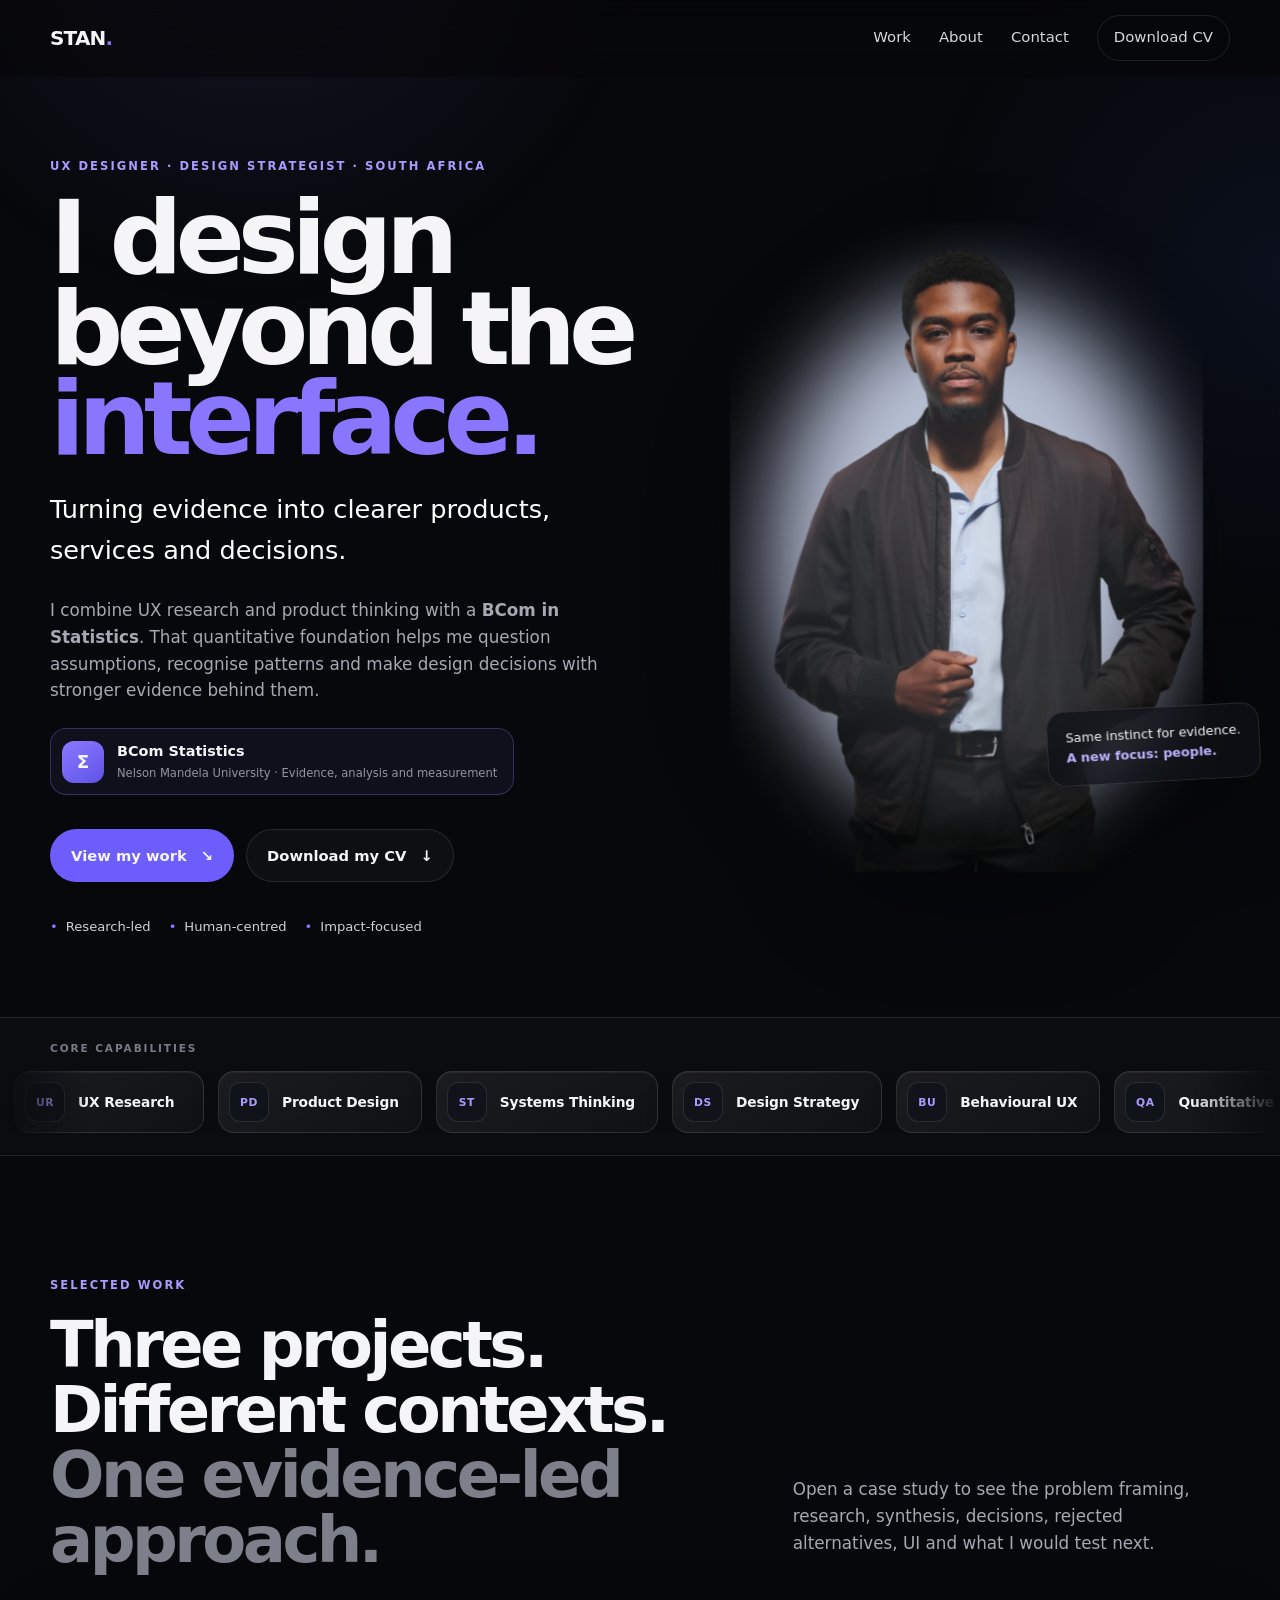
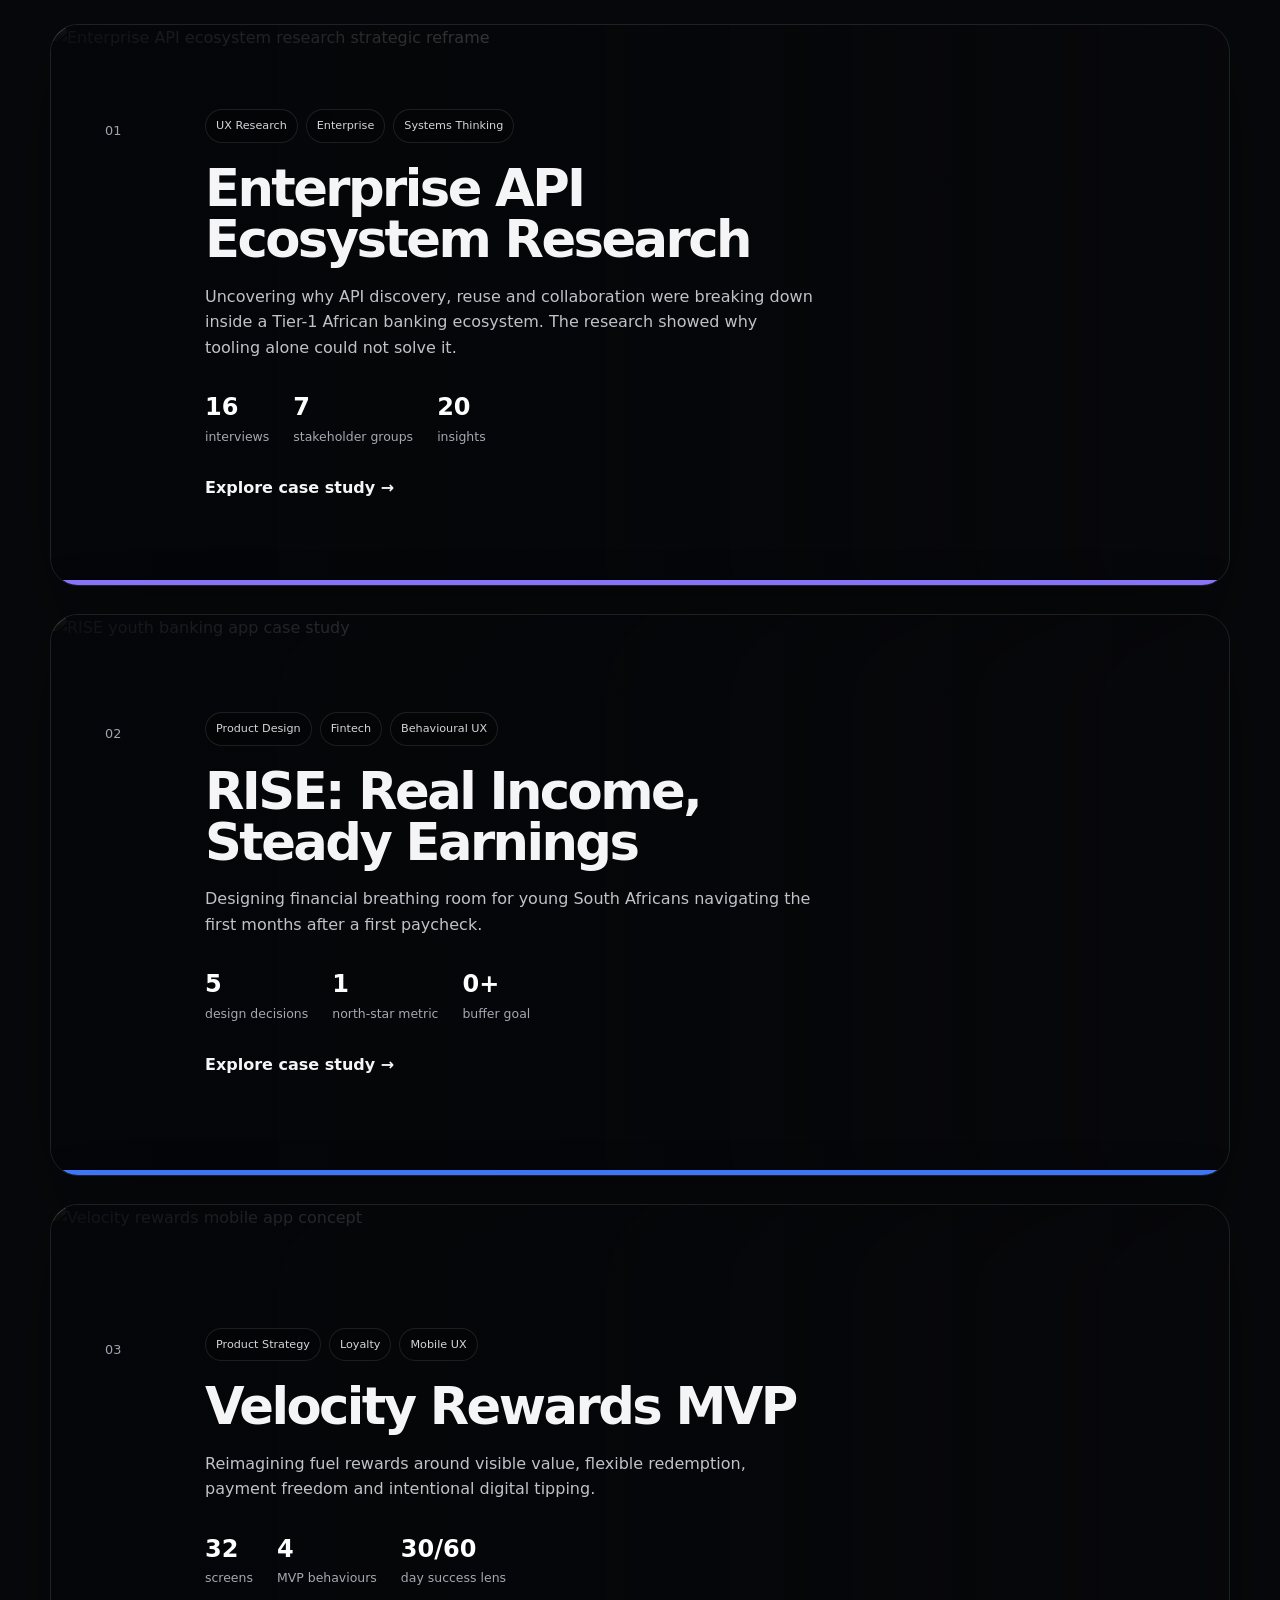
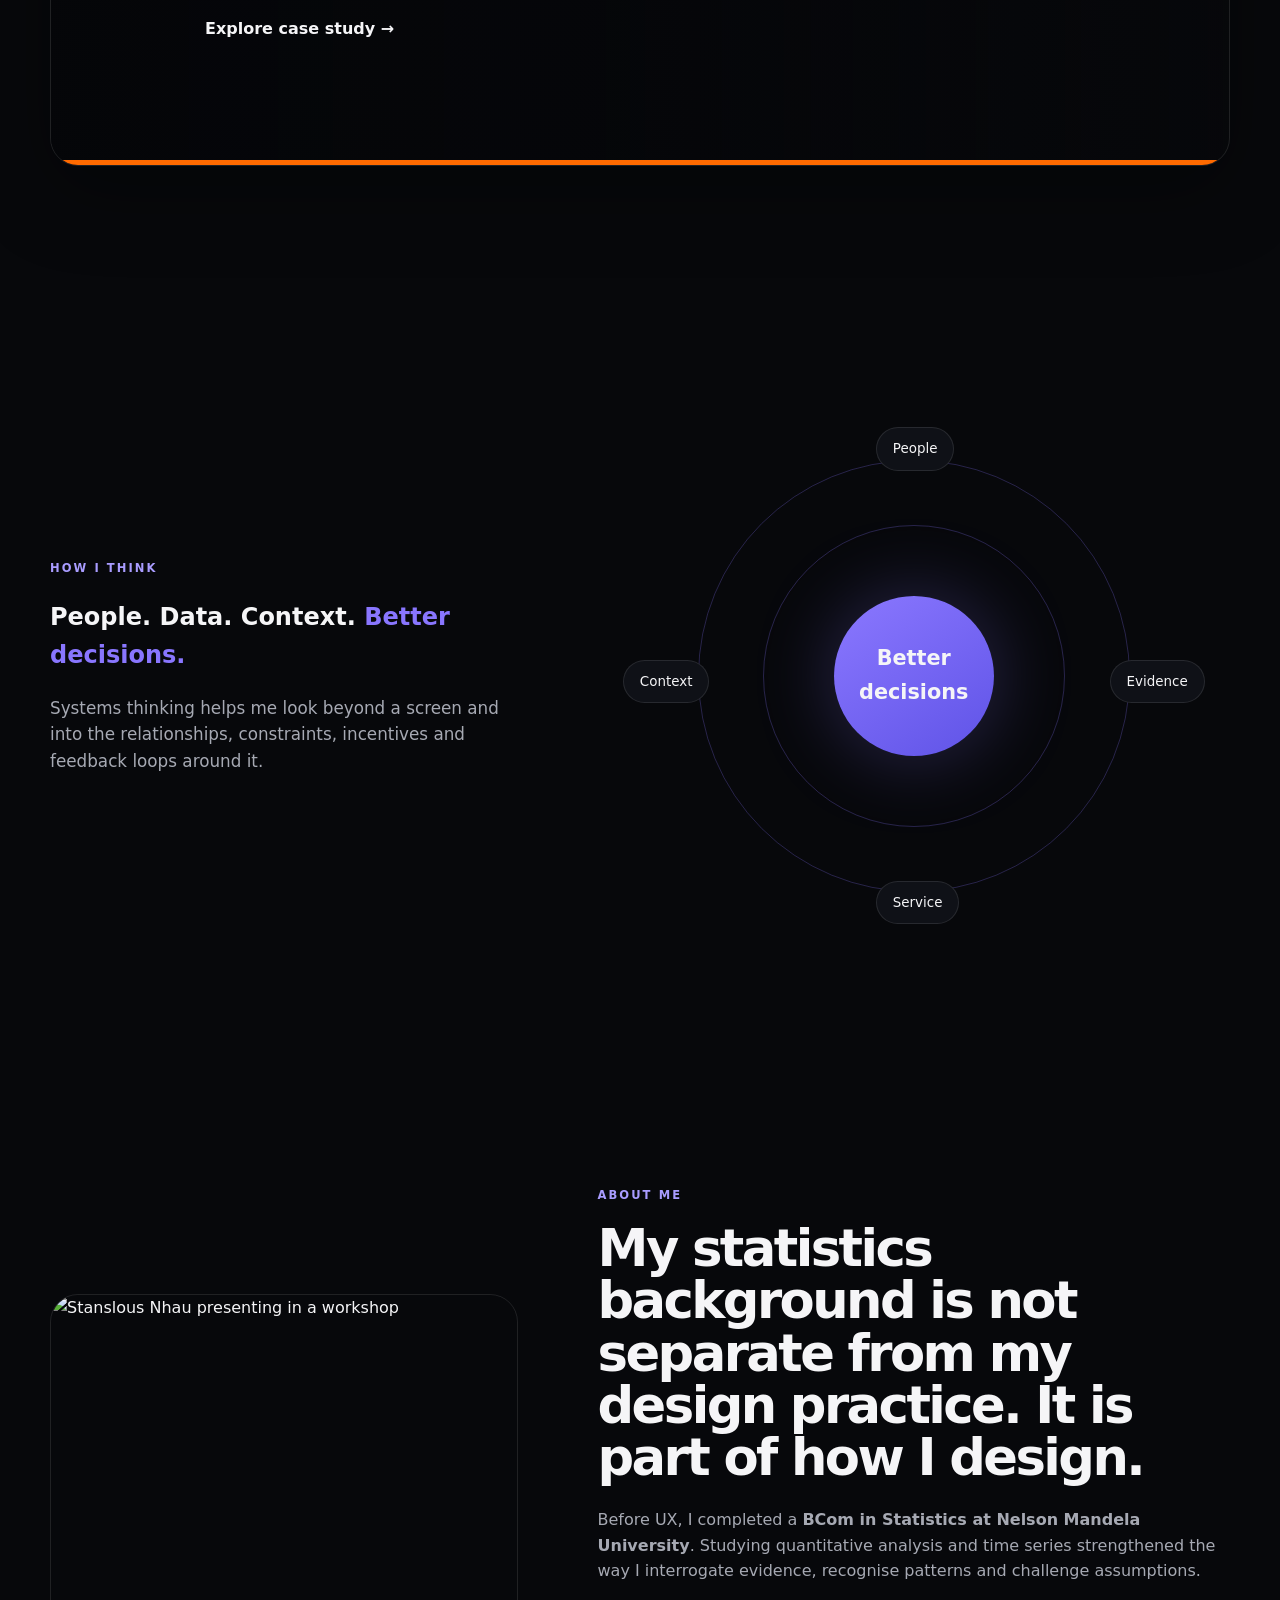
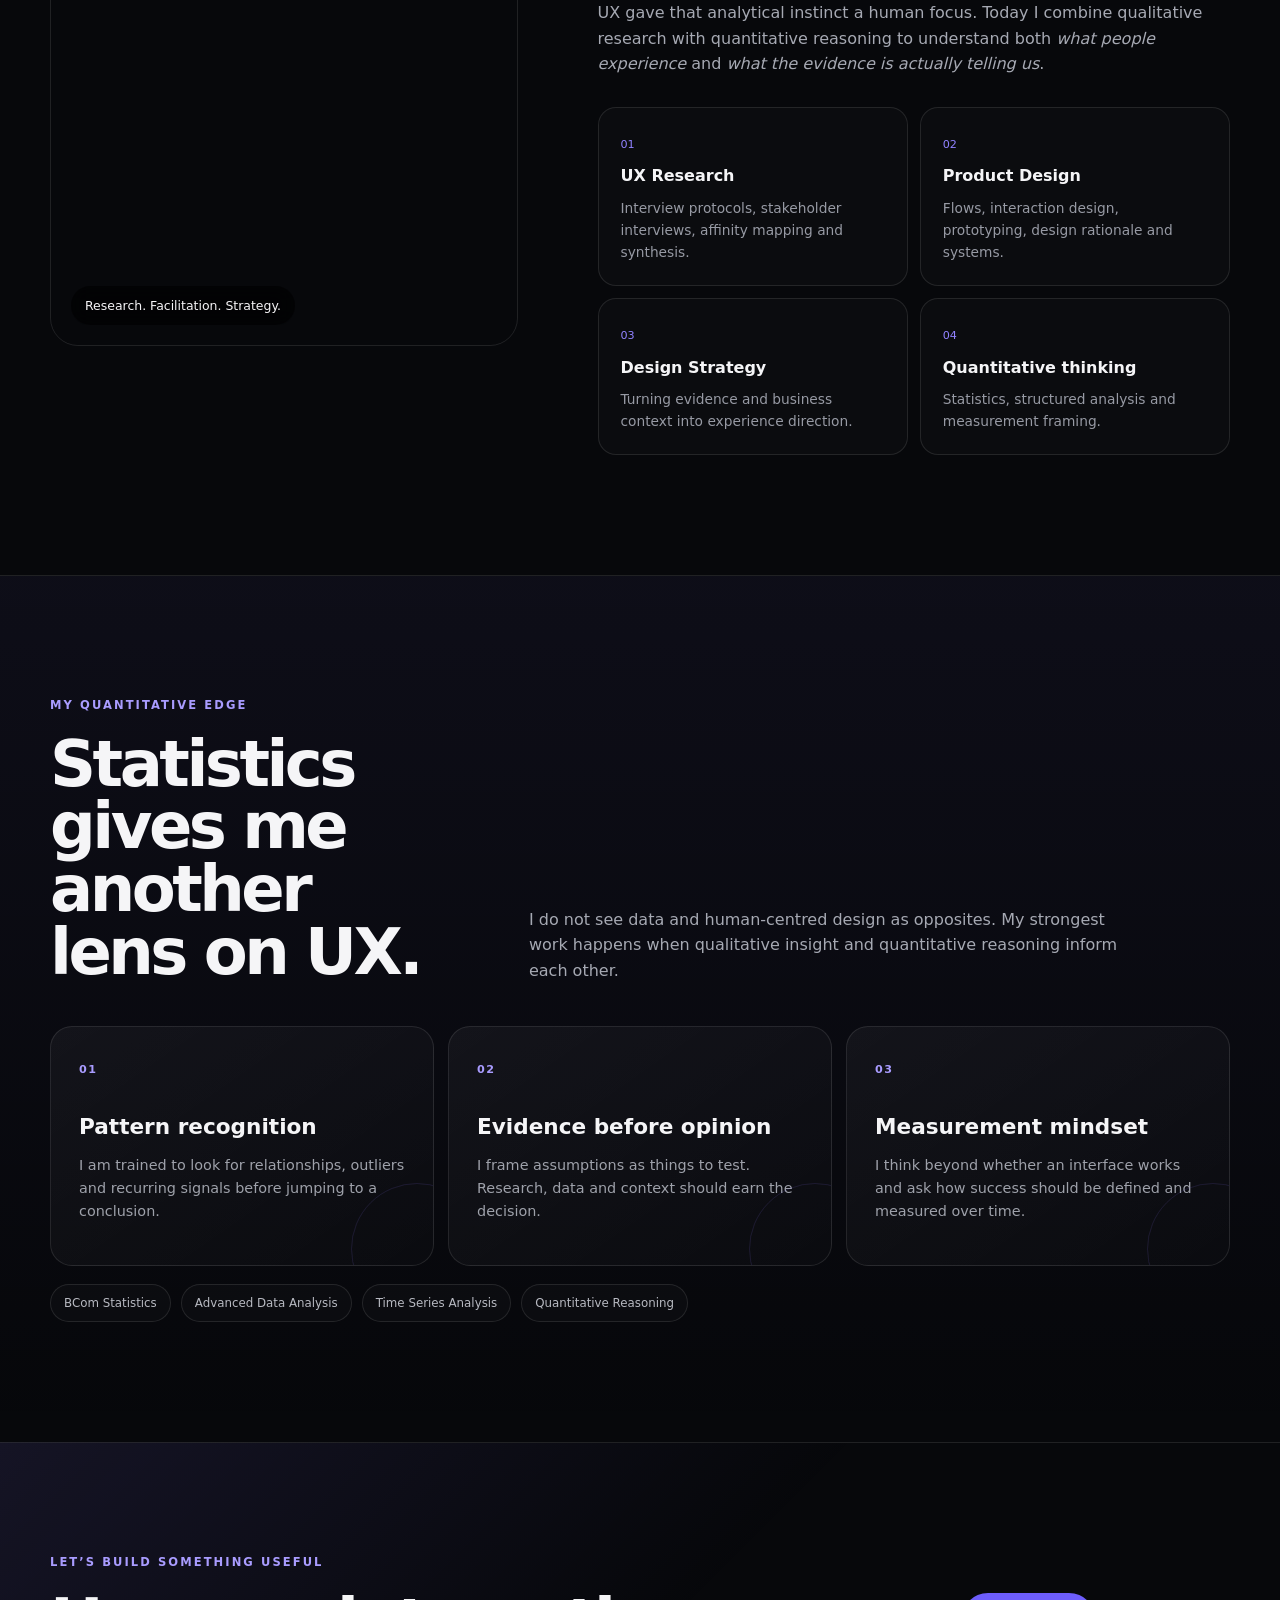
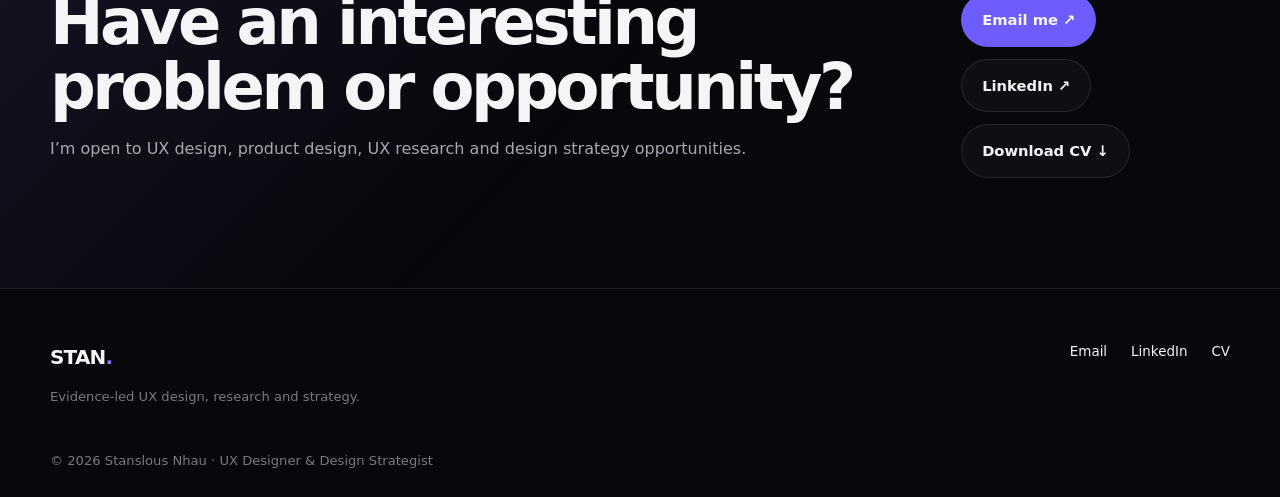
==== commit 60f49e2b: "Add files via upload" ====
--- a/index.html
+++ b/index.html
@@ -1,12 +1,17 @@
-<!doctype html><html lang="en"><head><meta charset="utf-8"><meta name="viewport" content="width=device-width,initial-scale=1"><meta name="description" content="Stanslous Nhau — UX Designer and Design Strategist combining research, systems thinking and statistical reasoning."><title>Stanslous Nhau — UX Designer</title><link rel="stylesheet" href="styles.css"></head><body data-page="home"><div class="cursor-glow" aria-hidden="true"></div><header class="site-nav"><div class="wrap nav-inner"><a class="brand" href="index.html">STAN<span>.</span></a><nav class="nav-links" aria-label="Primary"><a href="index.html#work">Work</a><a href="index.html#about">About</a><a href="index.html#contact">Contact</a><a class="nav-cv" href="assets/Stanslous_Nhau_CV.pdf" download>Download CV</a></nav><button class="menu-btn" aria-label="Open navigation" aria-expanded="false">☰</button></div></header><main>
-<section class="hero wrap"><div class="hero-copy reveal"><div class="eyebrow">UX Designer · Design Strategist · South Africa</div><h1>I design beyond the <span class="accent">interface.</span></h1><p class="hero-lead">Turning evidence into clearer products, services and decisions.</p><p>I combine UX research, systems thinking and a background in statistics to understand not only what people do, but the conditions shaping their behaviour.</p><div class="cta-row"><a class="btn primary magnetic" href="#work">View my work <span>↘</span></a><a class="btn magnetic" href="assets/Stanslous_Nhau_CV.pdf" download>Download my CV <span>↓</span></a></div><div class="hero-proof"><span>Research-led</span><span>Human-centred</span><span>Impact-focused</span></div></div><div class="hero-visual reveal" data-delay="120"><div class="portrait-orbit"></div><div class="portrait-shell hero-portrait"><img src="assets/stan-portrait.png" alt="Portrait of Stanslous Nhau"><div class="floating-note">Same instinct for evidence.<br><strong>A new focus: people.</strong></div></div></div></section>
-<section class="marquee" aria-hidden="true"><div>UX RESEARCH · PRODUCT DESIGN · SYSTEMS THINKING · DESIGN STRATEGY · BEHAVIOURAL UX · UX RESEARCH · PRODUCT DESIGN · SYSTEMS THINKING · DESIGN STRATEGY · BEHAVIOURAL UX ·</div></section>
+<!doctype html><html lang="en"><head><meta charset="utf-8"><meta name="viewport" content="width=device-width,initial-scale=1"><meta name="description" content="Stanslous Nhau, UX Designer and Design Strategist combining research, systems thinking and statistical reasoning."><title>Stanslous Nhau | UX Designer</title><link rel="stylesheet" href="styles.css"></head><body data-page="home"><div class="cursor-glow" aria-hidden="true"></div><header class="site-nav"><div class="wrap nav-inner"><a class="brand" href="index.html">STAN<span>.</span></a><nav class="nav-links" aria-label="Primary"><a href="index.html#work">Work</a><a href="index.html#about">About</a><a href="index.html#contact">Contact</a><a class="nav-cv" href="assets/Stanslous_Nhau_CV.pdf" download>Download CV</a></nav><button class="menu-btn" aria-label="Open navigation" aria-expanded="false">☰</button></div></header><main>
+<section class="hero wrap"><div class="hero-copy reveal"><div class="eyebrow">UX Designer · Design Strategist · South Africa</div><h1>I design beyond the <span class="accent">interface.</span></h1><p class="hero-lead">Turning evidence into clearer products, services and decisions.</p><p>I combine UX research and product thinking with a <strong>BCom in Statistics</strong>. That quantitative foundation helps me question assumptions, recognise patterns and make design decisions with stronger evidence behind them.</p><div class="stats-proof"><span class="stats-mark">Σ</span><div><strong>BCom Statistics</strong><small>Nelson Mandela University · Evidence, analysis and measurement</small></div></div><div class="cta-row"><a class="btn primary magnetic" href="#work">View my work <span>↘</span></a><a class="btn magnetic" href="assets/Stanslous_Nhau_CV.pdf" download>Download my CV <span>↓</span></a></div><div class="hero-proof"><span>Research-led</span><span>Human-centred</span><span>Impact-focused</span></div></div><div class="hero-visual reveal" data-delay="120"><div class="portrait-orbit"></div><div class="portrait-shell hero-portrait"><img src="assets/stan-portrait.png" alt="Portrait of Stanslous Nhau"><div class="floating-note">Same instinct for evidence.<br><strong>A new focus: people.</strong></div></div></div></section>
+<section class="capability-carousel" aria-label="Core capabilities"><div class="carousel-label">Core capabilities</div><div class="capability-window"><div class="capability-track">
+<span class="capability-chip"><i>UR</i><b>UX Research</b></span><span class="capability-chip"><i>PD</i><b>Product Design</b></span><span class="capability-chip"><i>ST</i><b>Systems Thinking</b></span><span class="capability-chip"><i>DS</i><b>Design Strategy</b></span><span class="capability-chip"><i>BU</i><b>Behavioural UX</b></span><span class="capability-chip"><i>QA</i><b>Quantitative Analysis</b></span>
+<span class="capability-chip" aria-hidden="true"><i>UR</i><b>UX Research</b></span><span class="capability-chip" aria-hidden="true"><i>PD</i><b>Product Design</b></span><span class="capability-chip" aria-hidden="true"><i>ST</i><b>Systems Thinking</b></span><span class="capability-chip" aria-hidden="true"><i>DS</i><b>Design Strategy</b></span><span class="capability-chip" aria-hidden="true"><i>BU</i><b>Behavioural UX</b></span><span class="capability-chip" aria-hidden="true"><i>QA</i><b>Quantitative Analysis</b></span>
+</div></div></section>
 <section class="section" id="work"><div class="wrap"><div class="section-head reveal"><div><div class="eyebrow">Selected work</div><h2>Three projects. Different contexts. <span class="muted">One evidence-led approach.</span></h2></div><p>Open a case study to see the problem framing, research, synthesis, decisions, rejected alternatives, UI and what I would test next.</p></div><div class="project-stack">
-<a class="project-card api reveal tilt" href="enterprise-api.html"><div class="project-media"><img src="assets/case-api/page-14.png" alt="Enterprise API ecosystem research strategic reframe"></div><div class="project-overlay"></div><div class="project-copy"><div class="project-number">01</div><div><div class="tags"><span>UX Research</span><span>Enterprise</span><span>Systems Thinking</span></div><h3>Enterprise API Ecosystem Research</h3><p>Uncovering why API discovery, reuse and collaboration were breaking down inside a Tier-1 African banking ecosystem — and why tooling alone could not solve it.</p><div class="micro-stats"><span><b>16</b> interviews</span><span><b>7</b> stakeholder groups</span><span><b>20</b> insights</span></div><span class="text-link">Explore case study →</span></div></div></a>
-<a class="project-card rise reveal tilt" href="rise.html"><div class="project-media"><img src="assets/case-rise/page-01.png" alt="RISE youth banking app case study"></div><div class="project-overlay"></div><div class="project-copy"><div class="project-number">02</div><div><div class="tags"><span>Product Design</span><span>Fintech</span><span>Behavioural UX</span></div><h3>RISE — Real Income, Steady Earnings</h3><p>Designing financial breathing room for young South Africans navigating the first months after a first paycheck.</p><div class="micro-stats"><span><b>5</b> design decisions</span><span><b>1</b> north-star metric</span><span><b>0+</b> buffer goal</span></div><span class="text-link">Explore case study →</span></div></div></a>
+<a class="project-card api reveal tilt" href="enterprise-api.html"><div class="project-media"><img src="assets/case-api/page-14.png" alt="Enterprise API ecosystem research strategic reframe"></div><div class="project-overlay"></div><div class="project-copy"><div class="project-number">01</div><div><div class="tags"><span>UX Research</span><span>Enterprise</span><span>Systems Thinking</span></div><h3>Enterprise API Ecosystem Research</h3><p>Uncovering why API discovery, reuse and collaboration were breaking down inside a Tier-1 African banking ecosystem. The research showed why tooling alone could not solve it.</p><div class="micro-stats"><span><b>16</b> interviews</span><span><b>7</b> stakeholder groups</span><span><b>20</b> insights</span></div><span class="text-link">Explore case study →</span></div></div></a>
+<a class="project-card rise reveal tilt" href="rise.html"><div class="project-media"><img src="assets/case-rise/page-01.png" alt="RISE youth banking app case study"></div><div class="project-overlay"></div><div class="project-copy"><div class="project-number">02</div><div><div class="tags"><span>Product Design</span><span>Fintech</span><span>Behavioural UX</span></div><h3>RISE: Real Income, Steady Earnings</h3><p>Designing financial breathing room for young South Africans navigating the first months after a first paycheck.</p><div class="micro-stats"><span><b>5</b> design decisions</span><span><b>1</b> north-star metric</span><span><b>0+</b> buffer goal</span></div><span class="text-link">Explore case study →</span></div></div></a>
 <a class="project-card velocity reveal tilt" href="velocity.html"><div class="project-media"><img src="assets/case-velocity/page-01.png" alt="Velocity rewards mobile app concept"></div><div class="project-overlay"></div><div class="project-copy"><div class="project-number">03</div><div><div class="tags"><span>Product Strategy</span><span>Loyalty</span><span>Mobile UX</span></div><h3>Velocity Rewards MVP</h3><p>Reimagining fuel rewards around visible value, flexible redemption, payment freedom and intentional digital tipping.</p><div class="micro-stats"><span><b>32</b> screens</span><span><b>4</b> MVP behaviours</span><span><b>30/60</b> day success lens</span></div><span class="text-link">Explore case study →</span></div></div></a>
 </div></div></section>
 <section class="section thinking-section"><div class="wrap thinking-layout"><div class="reveal"><div class="eyebrow">How I think</div><h2>People. Data. Context. <span class="accent">Better decisions.</span></h2><p class="lead">Systems thinking helps me look beyond a screen and into the relationships, constraints, incentives and feedback loops around it.</p></div><div class="thinking-orbit reveal" data-delay="100"><div class="orbit-center">Better<br>decisions</div><div class="orbit-node n1">People</div><div class="orbit-node n2">Evidence</div><div class="orbit-node n3">Service</div><div class="orbit-node n4">Context</div></div></div></section>
-<section class="section" id="about"><div class="wrap about-grid"><div class="about-photo reveal"><img src="assets/stan-about.jpg" alt="Stanslous Nhau presenting in a workshop"><div class="photo-caption">Research. Facilitation. Strategy.</div></div><div class="about-copy reveal" data-delay="100"><div class="eyebrow">About me</div><h2>Statistics taught me to interrogate evidence. UX gave that instinct a human focus.</h2><p>I came into design through statistics. That training shaped how I work today: question assumptions, look for patterns, separate signal from noise and stay close to evidence.</p><p>Today I work across UX research, product design and design strategy. I am especially drawn to problems where behaviour, systems and technology overlap.</p><div class="skills"><div class="skill"><span>01</span><h3>UX Research</h3><p>Interview protocols, stakeholder interviews, affinity mapping and synthesis.</p></div><div class="skill"><span>02</span><h3>Product Design</h3><p>Flows, interaction design, prototyping, design rationale and systems.</p></div><div class="skill"><span>03</span><h3>Design Strategy</h3><p>Turning evidence and business context into experience direction.</p></div><div class="skill"><span>04</span><h3>Quantitative thinking</h3><p>Statistics, structured analysis and measurement framing.</p></div></div></div></div></section>
+<section class="section" id="about"><div class="wrap about-grid"><div class="about-photo reveal"><img src="assets/stan-about.jpg" alt="Stanslous Nhau presenting in a workshop"><div class="photo-caption">Research. Facilitation. Strategy.</div></div><div class="about-copy reveal" data-delay="100"><div class="eyebrow">About me</div><h2>My statistics background is not separate from my design practice. It is part of how I design.</h2><p>Before UX, I completed a <strong>BCom in Statistics at Nelson Mandela University</strong>. Studying quantitative analysis and time series strengthened the way I interrogate evidence, recognise patterns and challenge assumptions.</p><p>UX gave that analytical instinct a human focus. Today I combine qualitative research with quantitative reasoning to understand both <em>what people experience</em> and <em>what the evidence is actually telling us</em>.</p><div class="skills"><div class="skill"><span>01</span><h3>UX Research</h3><p>Interview protocols, stakeholder interviews, affinity mapping and synthesis.</p></div><div class="skill"><span>02</span><h3>Product Design</h3><p>Flows, interaction design, prototyping, design rationale and systems.</p></div><div class="skill"><span>03</span><h3>Design Strategy</h3><p>Turning evidence and business context into experience direction.</p></div><div class="skill"><span>04</span><h3>Quantitative thinking</h3><p>Statistics, structured analysis and measurement framing.</p></div></div></div></div></section>
+
+<section class="section stats-edge"><div class="wrap"><div class="stats-edge-head reveal"><div class="eyebrow">My quantitative edge</div><h2>Statistics gives me another lens on UX.</h2><p>I do not see data and human-centred design as opposites. My strongest work happens when qualitative insight and quantitative reasoning inform each other.</p></div><div class="stats-edge-grid"><article class="reveal"><span>01</span><h3>Pattern recognition</h3><p>I am trained to look for relationships, outliers and recurring signals before jumping to a conclusion.</p></article><article class="reveal" data-delay="80"><span>02</span><h3>Evidence before opinion</h3><p>I frame assumptions as things to test. Research, data and context should earn the decision.</p></article><article class="reveal" data-delay="160"><span>03</span><h3>Measurement mindset</h3><p>I think beyond whether an interface works and ask how success should be defined and measured over time.</p></article></div><div class="stats-coursework reveal"><span>BCom Statistics</span><span>Advanced Data Analysis</span><span>Time Series Analysis</span><span>Quantitative Reasoning</span></div></div></section>
 <section class="contact" id="contact"><div class="wrap contact-inner reveal"><div><div class="eyebrow">Let’s build something useful</div><h2>Have an interesting problem or opportunity?</h2><p>I’m open to UX design, product design, UX research and design strategy opportunities.</p></div><div class="cta-row"><a class="btn primary" href="mailto:smnhau03@gmail.com">Email me ↗</a><a class="btn" href="https://www.linkedin.com/in/stanslous-nhau-3b56a53a6/" target="_blank" rel="noreferrer">LinkedIn ↗</a><a class="btn" href="assets/Stanslous_Nhau_CV.pdf" download>Download CV ↓</a></div></div></section>
 </main><footer class="footer"><div class="wrap footer-grid"><div><a class="brand" href="index.html">STAN<span>.</span></a><p>Evidence-led UX design, research and strategy.</p></div><div class="footer-links"><a href="mailto:smnhau03@gmail.com">Email</a><a href="https://www.linkedin.com/in/stanslous-nhau-3b56a53a6/" target="_blank" rel="noreferrer">LinkedIn</a><a href="assets/Stanslous_Nhau_CV.pdf" download>CV</a></div></div><div class="wrap copyright">© <span data-year></span> Stanslous Nhau · UX Designer & Design Strategist</div></footer><script src="script.js"></script></body></html>
--- a/styles.css
+++ b/styles.css
@@ -5,3 +5,12 @@
 @media(max-width:900px){.nav-links{position:absolute;top:76px;left:20px;right:20px;background:#11141b;border:1px solid var(--line);border-radius:18px;padding:18px;flex-direction:column;align-items:stretch;display:none}.nav-links.open{display:flex}.menu-btn{display:block}.hero,.case-hero-grid,.thinking-layout,.about-grid,.split,.section-head{grid-template-columns:1fr}.hero{padding-top:40px}.hero-visual{min-height:480px}.hero h1{font-size:clamp(3.5rem,15vw,6rem)}.portrait-orbit{width:380px;height:380px}.floating-note{right:0}.project-copy{grid-template-columns:1fr;padding:34px}.project-number{display:none}.project-card{min-height:620px}.project-overlay{background:linear-gradient(0deg,rgba(5,6,9,.97) 0%,rgba(5,6,9,.7) 60%,rgba(5,6,9,.25) 100%)}.project-copy{align-content:end}.section,.case-section{padding:85px 0}.thinking-orbit{height:430px}.about-photo,.about-photo img{min-height:520px}.contact-inner{align-items:flex-start;flex-direction:column}.three-up,.four-up,.insight-grid,.implication-grid,.archetypes{grid-template-columns:1fr 1fr}.case-hero-art{min-height:420px}.case-meta{grid-template-columns:1fr 1fr}.gallery.two,.decision-grid{grid-template-columns:1fr}.footer-grid{gap:30px;flex-direction:column}.split.reverse>figure,.split.reverse>div{order:initial}}
 @media(max-width:600px){.wrap{width:min(calc(100% - 28px),var(--max))}.hero{min-height:auto}.hero h1,.case-hero h1{font-size:3.6rem}.section-head h2,.case-section h2,.contact h2{font-size:2.65rem}.hero-visual{min-height:400px}.portrait-orbit{width:300px;height:300px}.floating-note{bottom:30px;font-size:.7rem}.three-up,.four-up,.insight-grid,.implication-grid,.archetypes,.skills,.persona-grid,.metric-grid,.research-stats{grid-template-columns:1fr}.case-meta{grid-template-columns:1fr}.case-hero-art{min-height:340px}.case-section{padding:72px 0}.case-download{padding:28px}.project-card{min-height:650px}.project-copy{padding:26px}.clean-list{columns:1}.thinking-orbit{transform:scale(.82);margin-inline:-40px}.cta-row .btn{width:100%}}
 @media(prefers-reduced-motion:reduce){*{animation:none!important;transition:none!important;scroll-behavior:auto!important}.reveal{opacity:1;transform:none}.cursor-glow{display:none}}
+
+/* Capability carousel: partner-logo style components */
+.capability-carousel{position:relative;border-block:1px solid var(--line);background:rgba(255,255,255,.018);padding:22px 0;overflow:hidden}.carousel-label{width:min(calc(100% - 40px),var(--max));margin:0 auto 14px;text-transform:uppercase;letter-spacing:.18em;font-size:.66rem;font-weight:800;color:#777b86}.capability-window{overflow:hidden;mask-image:linear-gradient(to right,transparent,#000 7%,#000 93%,transparent);-webkit-mask-image:linear-gradient(to right,transparent,#000 7%,#000 93%,transparent)}.capability-track{display:flex;gap:14px;width:max-content;padding-inline:14px;animation:capability-scroll 28s linear infinite}.capability-carousel:hover .capability-track{animation-play-state:paused}.capability-chip{height:62px;min-width:190px;padding:0 22px 0 10px;border:1px solid rgba(255,255,255,.11);border-radius:16px;background:linear-gradient(145deg,rgba(255,255,255,.065),rgba(255,255,255,.022));display:flex;align-items:center;gap:13px;box-shadow:inset 0 1px 0 rgba(255,255,255,.05),0 10px 30px rgba(0,0,0,.12);transition:transform .25s ease,border-color .25s ease,background .25s ease}.capability-chip:hover{transform:translateY(-3px);border-color:rgba(137,118,255,.55);background:linear-gradient(145deg,rgba(137,118,255,.14),rgba(255,255,255,.03))}.capability-chip i{width:40px;height:40px;border-radius:11px;display:grid;place-items:center;background:#11131a;border:1px solid rgba(255,255,255,.1);font-style:normal;color:#a99cff;font-size:.67rem;font-weight:900;letter-spacing:.06em}.capability-chip b{font-size:.86rem;letter-spacing:-.01em;white-space:nowrap}@keyframes capability-scroll{to{transform:translateX(calc(-50% - 7px))}}
+
+/* Statistics emphasis */
+.stats-proof{display:flex;align-items:center;gap:13px;width:max-content;max-width:100%;margin:24px 0 4px;padding:11px 16px 11px 11px;border:1px solid rgba(137,118,255,.3);border-radius:16px;background:rgba(137,118,255,.075)}.stats-mark{width:42px;height:42px;display:grid;place-items:center;border-radius:12px;background:linear-gradient(145deg,#8b78ff,#5f53e7);font-weight:900;font-size:1.15rem}.stats-proof strong,.stats-proof small{display:block}.stats-proof strong{font-size:.9rem}.stats-proof small{color:#92959f;font-size:.72rem;margin-top:1px}.stats-edge{background:linear-gradient(180deg,rgba(137,118,255,.055),rgba(255,255,255,0));border-top:1px solid var(--line)}.stats-edge-head{display:grid;grid-template-columns:.7fr 1.2fr;column-gap:70px;align-items:end;margin-bottom:42px}.stats-edge-head .eyebrow{grid-column:1/-1}.stats-edge-head h2{margin:0;font-size:clamp(2.5rem,5vw,5rem);line-height:.98;letter-spacing:-.055em}.stats-edge-head p{margin:0;color:var(--muted);max-width:600px}.stats-edge-grid{display:grid;grid-template-columns:repeat(3,1fr);gap:14px}.stats-edge-grid article{position:relative;min-height:240px;padding:28px;border:1px solid var(--line);border-radius:22px;background:linear-gradient(145deg,rgba(255,255,255,.045),rgba(255,255,255,.015));overflow:hidden}.stats-edge-grid article:after{content:"";position:absolute;width:130px;height:130px;border:1px solid rgba(137,118,255,.13);border-radius:50%;right:-50px;bottom:-50px}.stats-edge-grid span{color:#a99cff;font-size:.7rem;font-weight:800;letter-spacing:.14em}.stats-edge-grid h3{font-size:1.35rem;margin:30px 0 9px}.stats-edge-grid p{margin:0;color:#9ea1aa;font-size:.9rem}.stats-coursework{display:flex;gap:10px;flex-wrap:wrap;margin-top:18px}.stats-coursework span{padding:9px 13px;border:1px solid var(--line);border-radius:999px;color:#b8bac2;font-size:.74rem;background:rgba(255,255,255,.02)}
+@media(max-width:900px){.stats-edge-head{grid-template-columns:1fr;gap:18px}.stats-edge-grid{grid-template-columns:1fr}.capability-chip{min-width:170px}.capability-track{animation-duration:24s}}
+@media(max-width:600px){.carousel-label{width:min(calc(100% - 28px),var(--max))}.capability-chip{height:56px;min-width:160px;padding-right:16px}.capability-chip i{width:36px;height:36px}.stats-proof{width:100%}.stats-proof small{font-size:.67rem}}
+@media(prefers-reduced-motion:reduce){.capability-track{animation:none}}
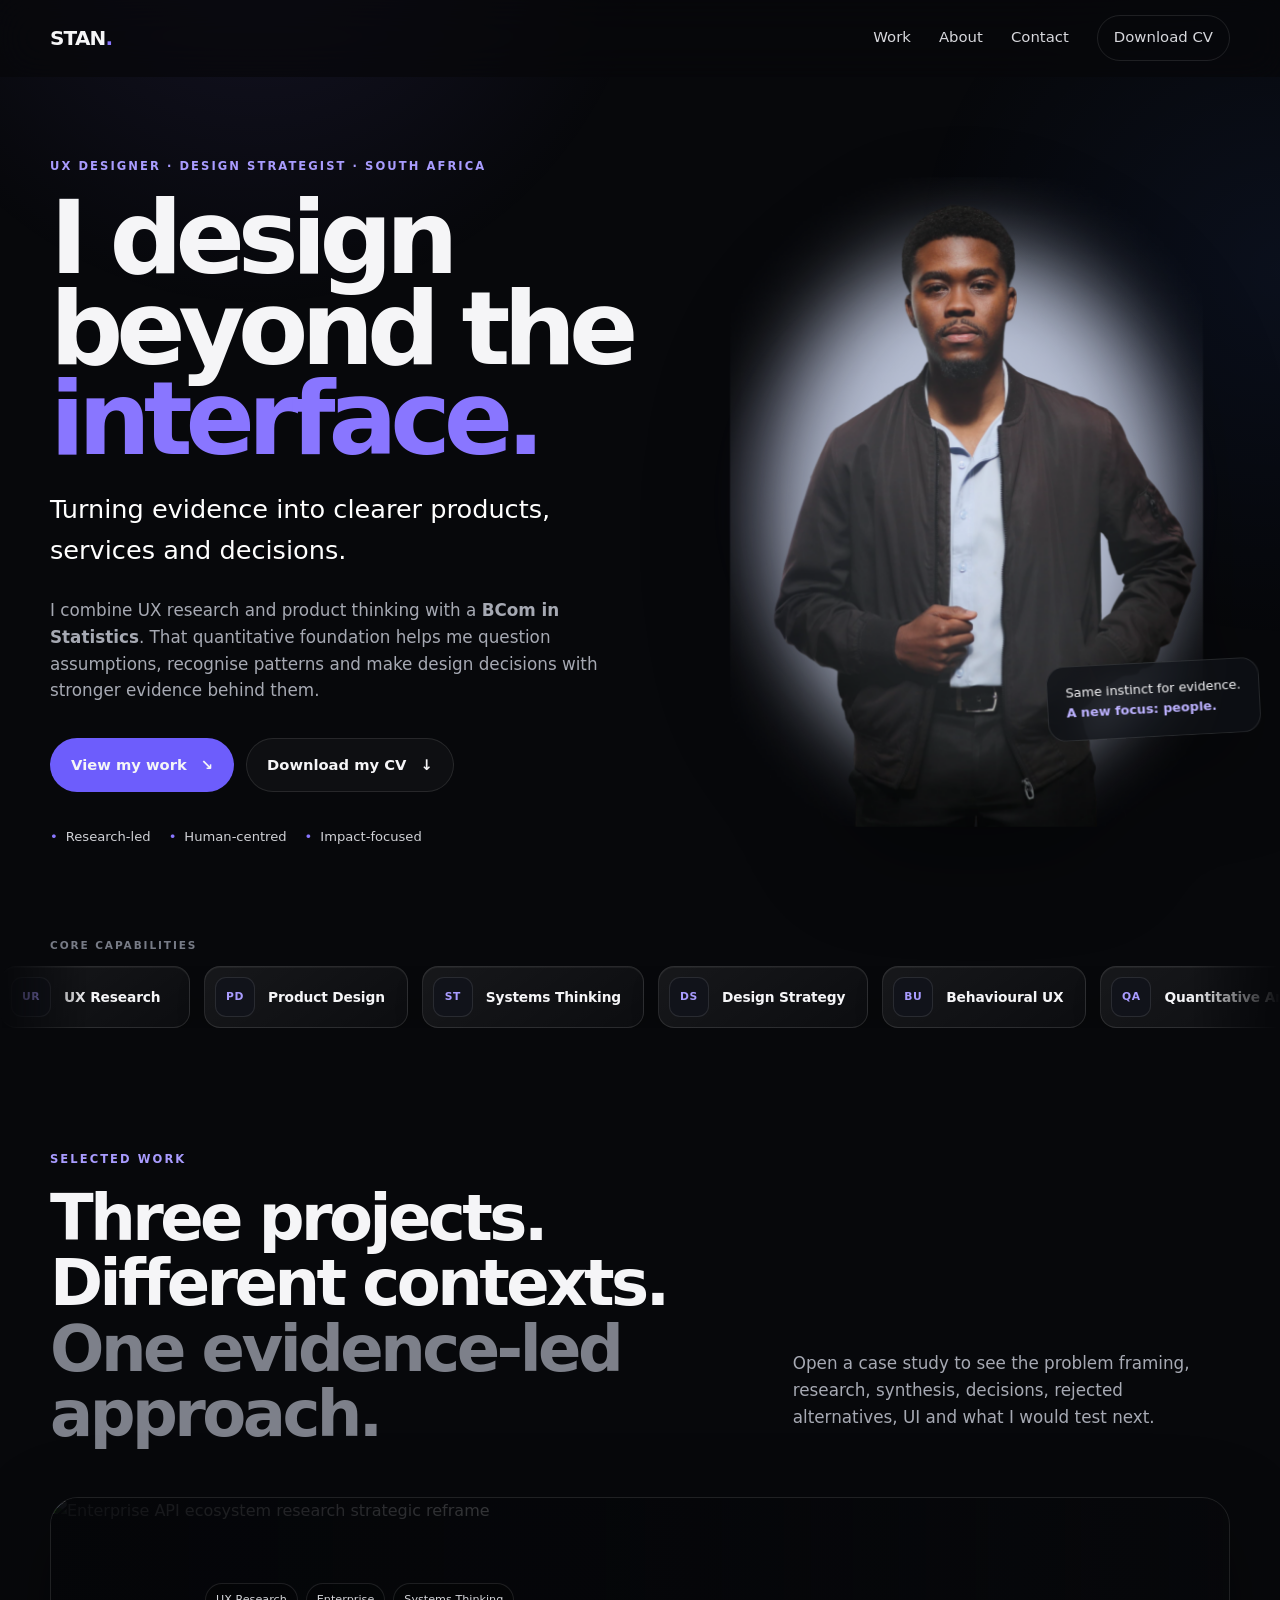
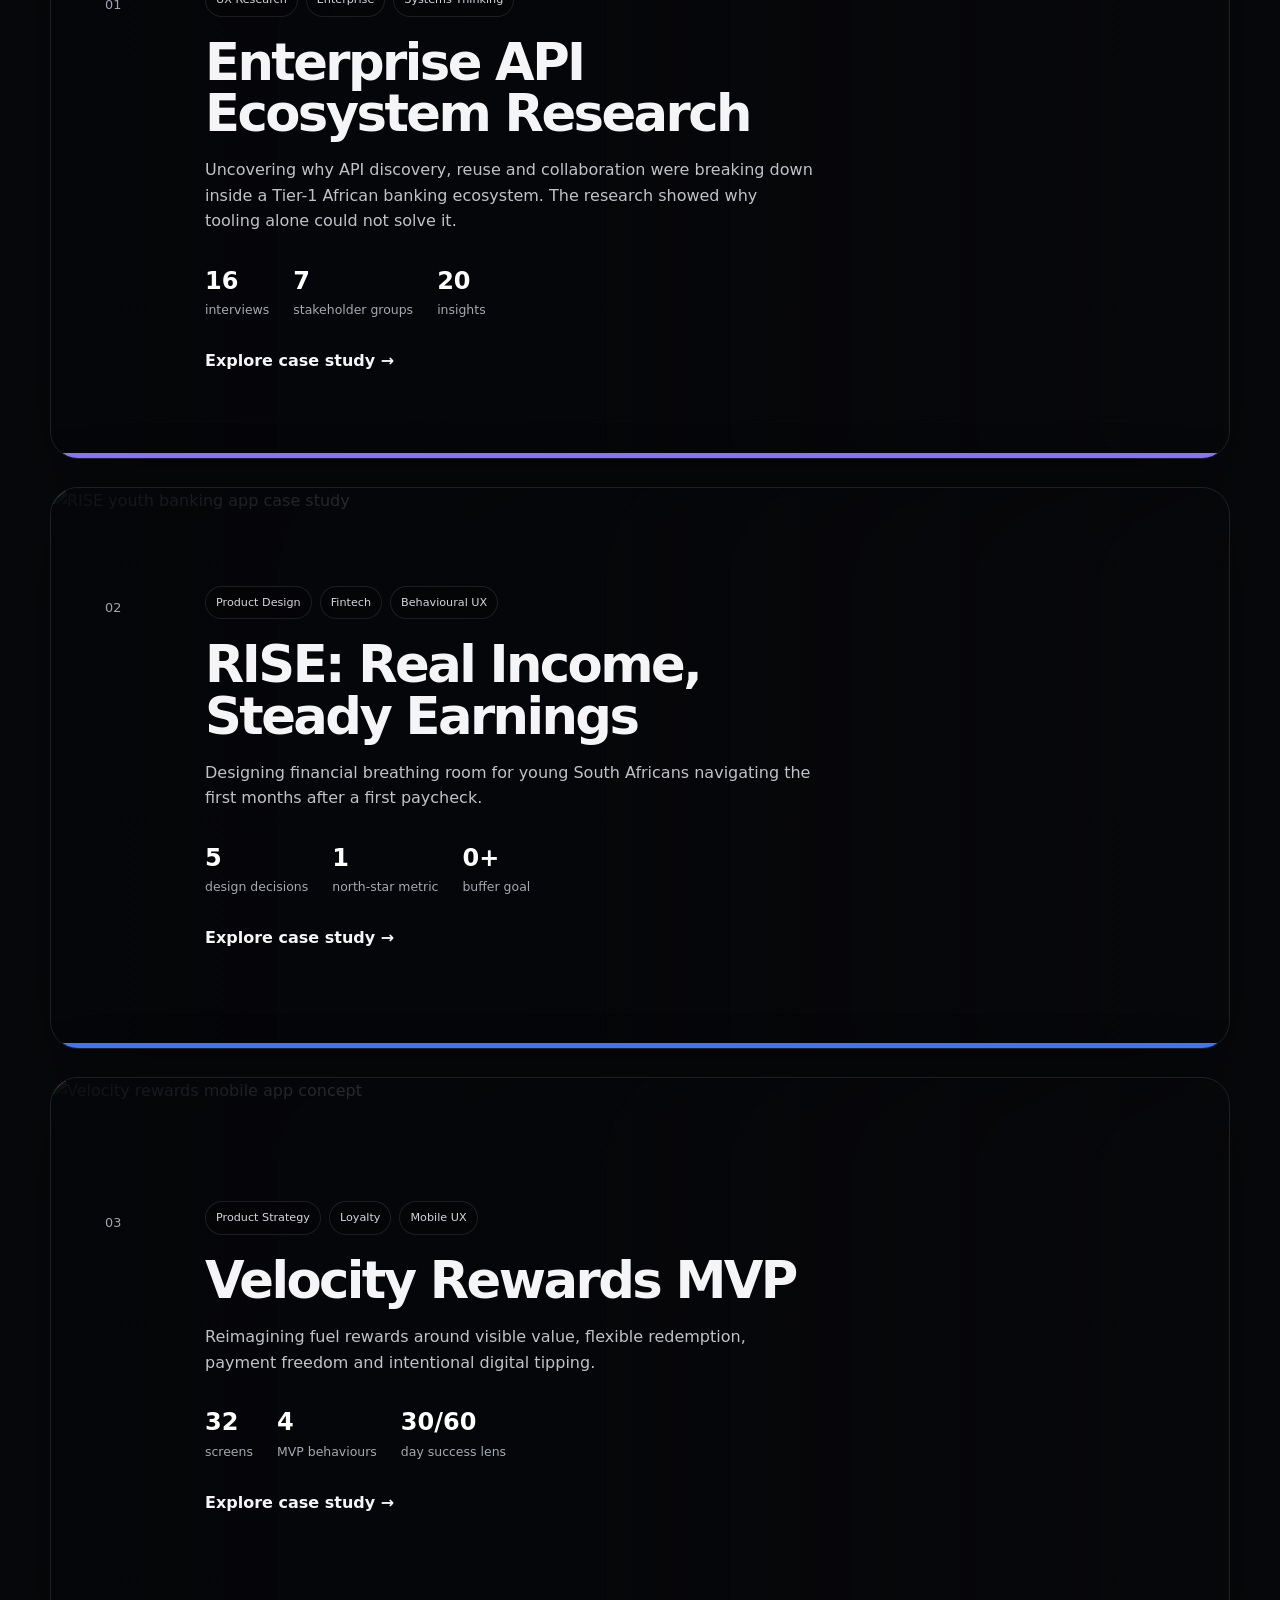
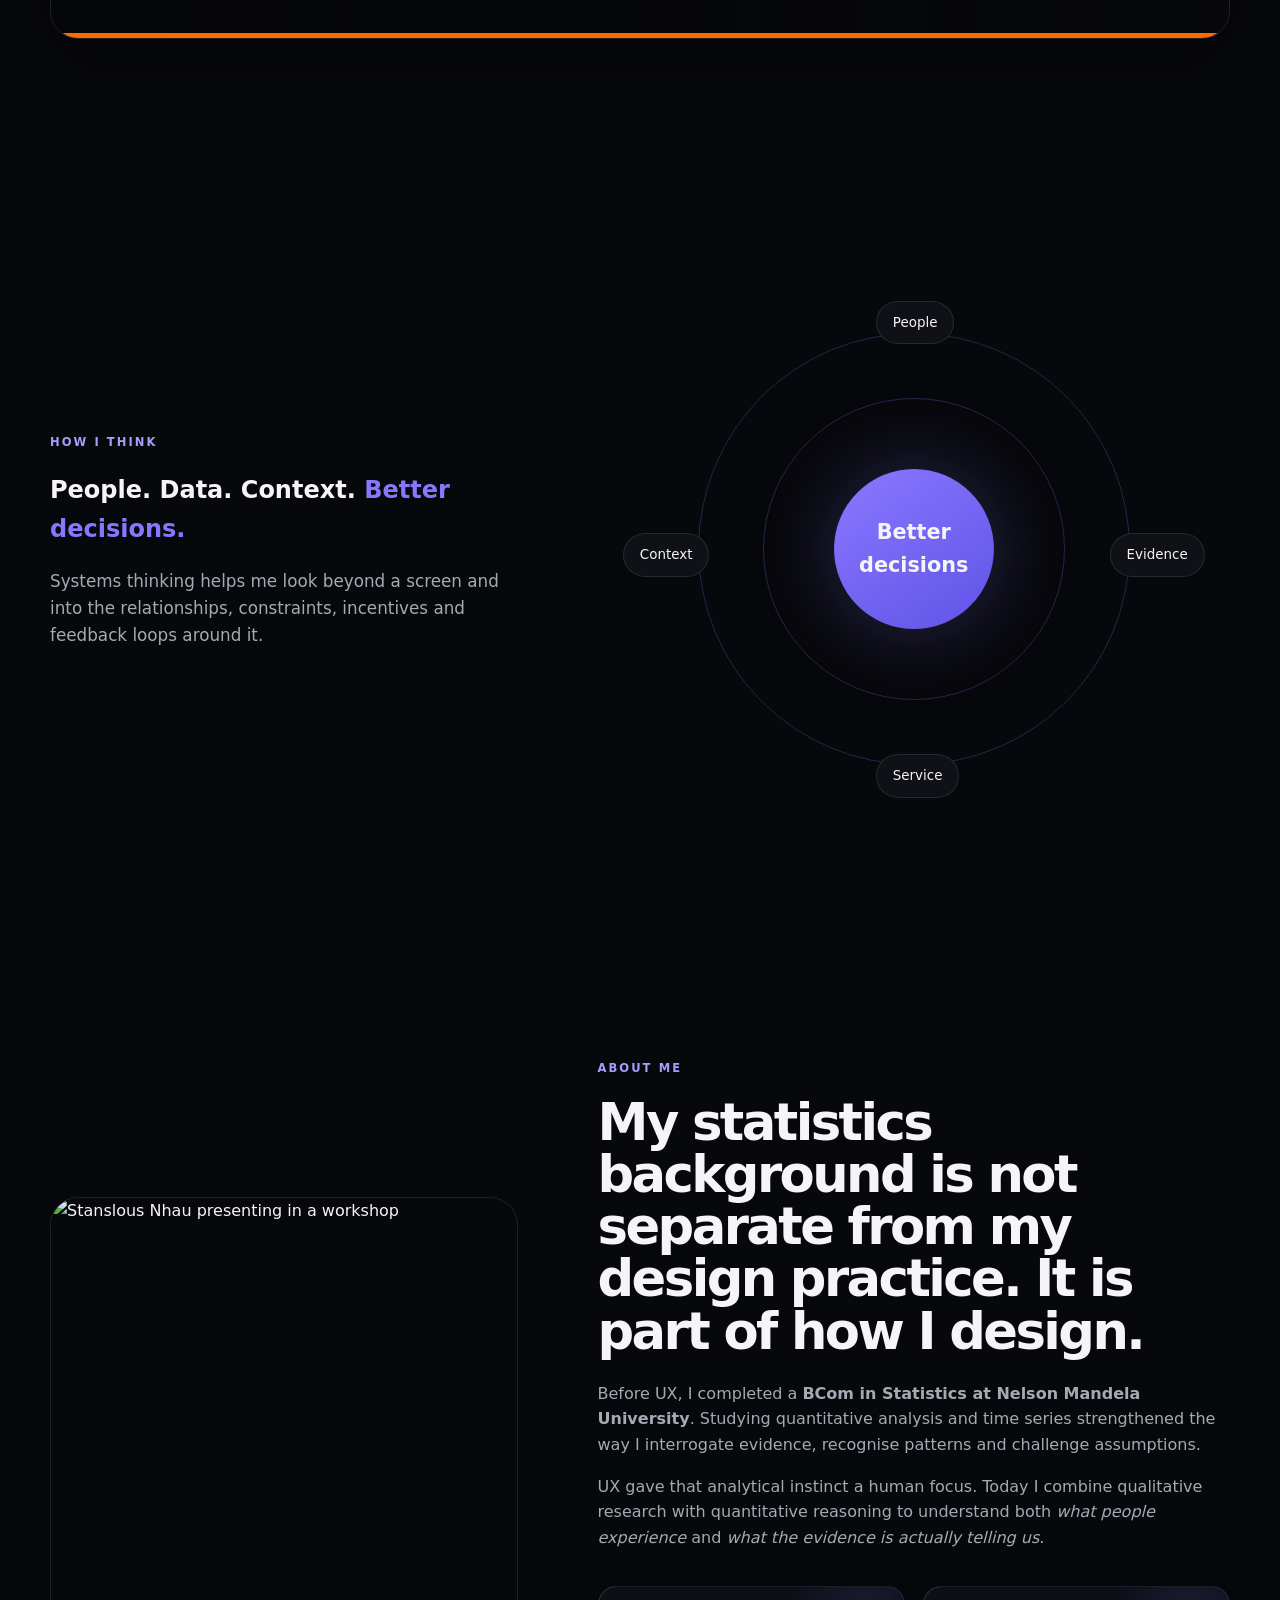
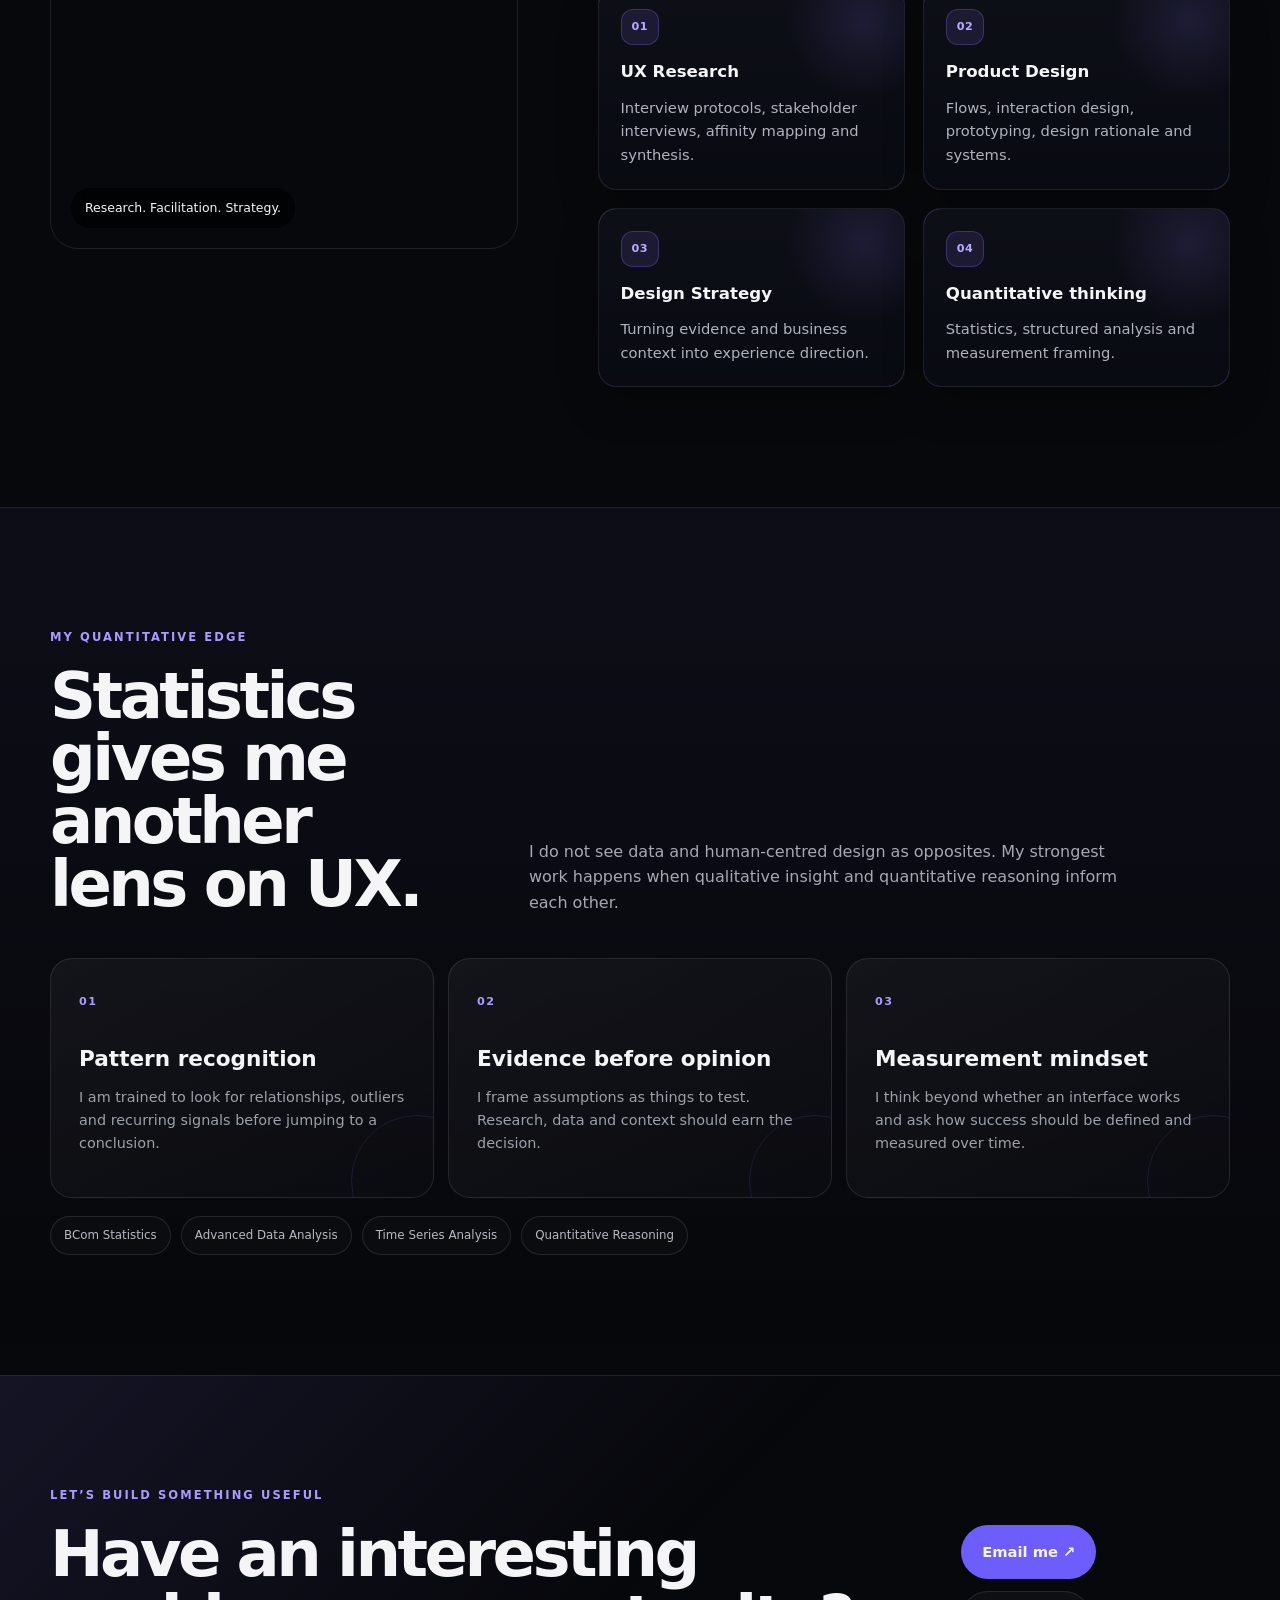
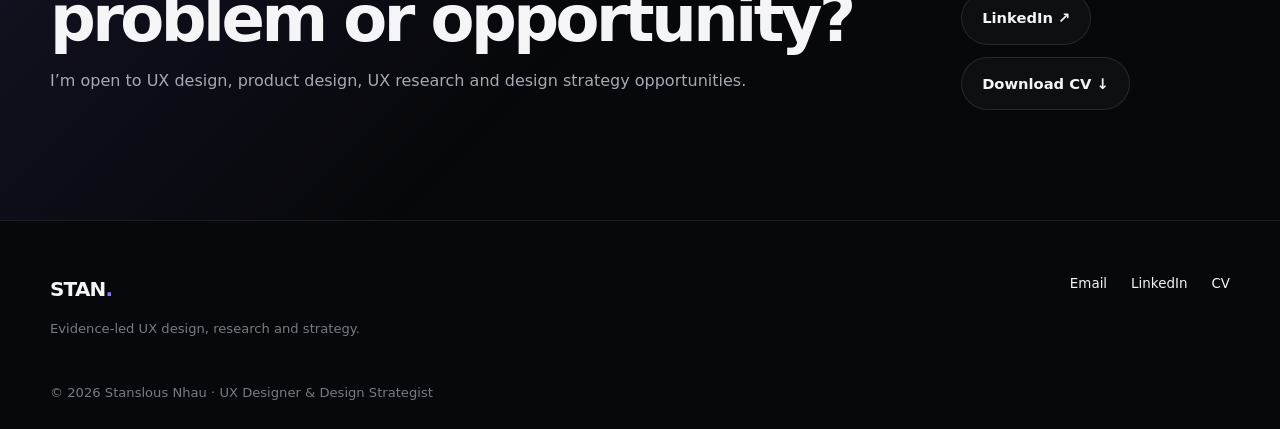
==== commit ab555925: "Add files via upload" ====
--- a/index.html
+++ b/index.html
@@ -1,5 +1,5 @@
 <!doctype html><html lang="en"><head><meta charset="utf-8"><meta name="viewport" content="width=device-width,initial-scale=1"><meta name="description" content="Stanslous Nhau, UX Designer and Design Strategist combining research, systems thinking and statistical reasoning."><title>Stanslous Nhau | UX Designer</title><link rel="stylesheet" href="styles.css"></head><body data-page="home"><div class="cursor-glow" aria-hidden="true"></div><header class="site-nav"><div class="wrap nav-inner"><a class="brand" href="index.html">STAN<span>.</span></a><nav class="nav-links" aria-label="Primary"><a href="index.html#work">Work</a><a href="index.html#about">About</a><a href="index.html#contact">Contact</a><a class="nav-cv" href="assets/Stanslous_Nhau_CV.pdf" download>Download CV</a></nav><button class="menu-btn" aria-label="Open navigation" aria-expanded="false">☰</button></div></header><main>
-<section class="hero wrap"><div class="hero-copy reveal"><div class="eyebrow">UX Designer · Design Strategist · South Africa</div><h1>I design beyond the <span class="accent">interface.</span></h1><p class="hero-lead">Turning evidence into clearer products, services and decisions.</p><p>I combine UX research and product thinking with a <strong>BCom in Statistics</strong>. That quantitative foundation helps me question assumptions, recognise patterns and make design decisions with stronger evidence behind them.</p><div class="stats-proof"><span class="stats-mark">Σ</span><div><strong>BCom Statistics</strong><small>Nelson Mandela University · Evidence, analysis and measurement</small></div></div><div class="cta-row"><a class="btn primary magnetic" href="#work">View my work <span>↘</span></a><a class="btn magnetic" href="assets/Stanslous_Nhau_CV.pdf" download>Download my CV <span>↓</span></a></div><div class="hero-proof"><span>Research-led</span><span>Human-centred</span><span>Impact-focused</span></div></div><div class="hero-visual reveal" data-delay="120"><div class="portrait-orbit"></div><div class="portrait-shell hero-portrait"><img src="assets/stan-portrait.png" alt="Portrait of Stanslous Nhau"><div class="floating-note">Same instinct for evidence.<br><strong>A new focus: people.</strong></div></div></div></section>
+<section class="hero wrap"><div class="hero-copy reveal"><div class="eyebrow">UX Designer · Design Strategist · South Africa</div><h1>I design beyond the <span class="accent">interface.</span></h1><p class="hero-lead">Turning evidence into clearer products, services and decisions.</p><p>I combine UX research and product thinking with a <strong>BCom in Statistics</strong>. That quantitative foundation helps me question assumptions, recognise patterns and make design decisions with stronger evidence behind them.</p><div class="cta-row"><a class="btn primary magnetic" href="#work">View my work <span>↘</span></a><a class="btn magnetic" href="assets/Stanslous_Nhau_CV.pdf" download>Download my CV <span>↓</span></a></div><div class="hero-proof"><span>Research-led</span><span>Human-centred</span><span>Impact-focused</span></div></div><div class="hero-visual reveal" data-delay="120"><div class="portrait-orbit"></div><div class="portrait-shell hero-portrait"><img src="assets/stan-portrait.png" alt="Portrait of Stanslous Nhau"><div class="floating-note">Same instinct for evidence.<br><strong>A new focus: people.</strong></div></div></div></section>
 <section class="capability-carousel" aria-label="Core capabilities"><div class="carousel-label">Core capabilities</div><div class="capability-window"><div class="capability-track">
 <span class="capability-chip"><i>UR</i><b>UX Research</b></span><span class="capability-chip"><i>PD</i><b>Product Design</b></span><span class="capability-chip"><i>ST</i><b>Systems Thinking</b></span><span class="capability-chip"><i>DS</i><b>Design Strategy</b></span><span class="capability-chip"><i>BU</i><b>Behavioural UX</b></span><span class="capability-chip"><i>QA</i><b>Quantitative Analysis</b></span>
 <span class="capability-chip" aria-hidden="true"><i>UR</i><b>UX Research</b></span><span class="capability-chip" aria-hidden="true"><i>PD</i><b>Product Design</b></span><span class="capability-chip" aria-hidden="true"><i>ST</i><b>Systems Thinking</b></span><span class="capability-chip" aria-hidden="true"><i>DS</i><b>Design Strategy</b></span><span class="capability-chip" aria-hidden="true"><i>BU</i><b>Behavioural UX</b></span><span class="capability-chip" aria-hidden="true"><i>QA</i><b>Quantitative Analysis</b></span>
--- a/styles.css
+++ b/styles.css
@@ -14,3 +14,24 @@
 @media(max-width:900px){.stats-edge-head{grid-template-columns:1fr;gap:18px}.stats-edge-grid{grid-template-columns:1fr}.capability-chip{min-width:170px}.capability-track{animation-duration:24s}}
 @media(max-width:600px){.carousel-label{width:min(calc(100% - 28px),var(--max))}.capability-chip{height:56px;min-width:160px;padding-right:16px}.capability-chip i{width:36px;height:36px}.stats-proof{width:100%}.stats-proof small{font-size:.67rem}}
 @media(prefers-reduced-motion:reduce){.capability-track{animation:none}}
+
+
+/* V3 refinements */
+.capability-carousel{background:transparent!important;border-block:0!important;padding:10px 0 2px!important}
+.capability-window{overflow:hidden}
+.capability-track{padding-inline:0!important}
+.capability-chip{box-shadow:0 12px 28px rgba(0,0,0,.18),inset 0 1px 0 rgba(255,255,255,.05)!important}
+.carousel-label{margin-bottom:12px!important}
+
+.skills{gap:18px!important;margin-top:36px!important}
+.skill{position:relative;isolation:isolate;overflow:hidden;background:linear-gradient(180deg,rgba(14,16,24,.95),rgba(9,11,18,.96))!important;border:1px solid rgba(255,255,255,.08)!important;box-shadow:0 18px 40px rgba(0,0,0,.22);transition:transform .28s ease,box-shadow .28s ease,border-color .28s ease!important}
+.skill::before{content:"";position:absolute;inset:-1px;border-radius:18px;padding:1px;background:linear-gradient(135deg,rgba(137,118,255,.95),rgba(73,115,255,.35),rgba(137,118,255,.95));-webkit-mask:linear-gradient(#000 0 0) content-box,linear-gradient(#000 0 0);-webkit-mask-composite:xor;mask-composite:exclude;opacity:.82;animation:skillBorderPulse 2.8s ease-in-out infinite;pointer-events:none}
+.skill::after{content:"";position:absolute;width:160px;height:160px;right:-40px;top:-45px;border-radius:50%;background:radial-gradient(circle,rgba(137,118,255,.18),transparent 68%);opacity:.75;z-index:-1;animation:skillGlow 4.4s ease-in-out infinite}
+.skill:hover{transform:translateY(-4px) scale(1.01);box-shadow:0 22px 52px rgba(0,0,0,.28),0 0 0 1px rgba(137,118,255,.2);border-color:rgba(137,118,255,.25)!important}
+.skill>span{display:inline-flex;align-items:center;justify-content:center;min-width:36px;height:36px;padding:0 10px;border-radius:12px;background:rgba(137,118,255,.12);border:1px solid rgba(137,118,255,.28);font-weight:800;letter-spacing:.05em;color:#b7adff!important}
+.skill h3{margin:14px 0 10px;font-size:1.04rem}
+.skill p{color:#b0b3bd!important;font-size:.92rem;max-width:30ch}
+@keyframes skillBorderPulse{0%,100%{opacity:.45;filter:drop-shadow(0 0 2px rgba(137,118,255,.1))}50%{opacity:1;filter:drop-shadow(0 0 8px rgba(137,118,255,.28))}}
+@keyframes skillGlow{0%,100%{transform:scale(.92);opacity:.45}50%{transform:scale(1.08);opacity:.85}}
+
+@media(max-width:600px){.capability-carousel{padding-top:4px!important}.skills{gap:14px!important}}
